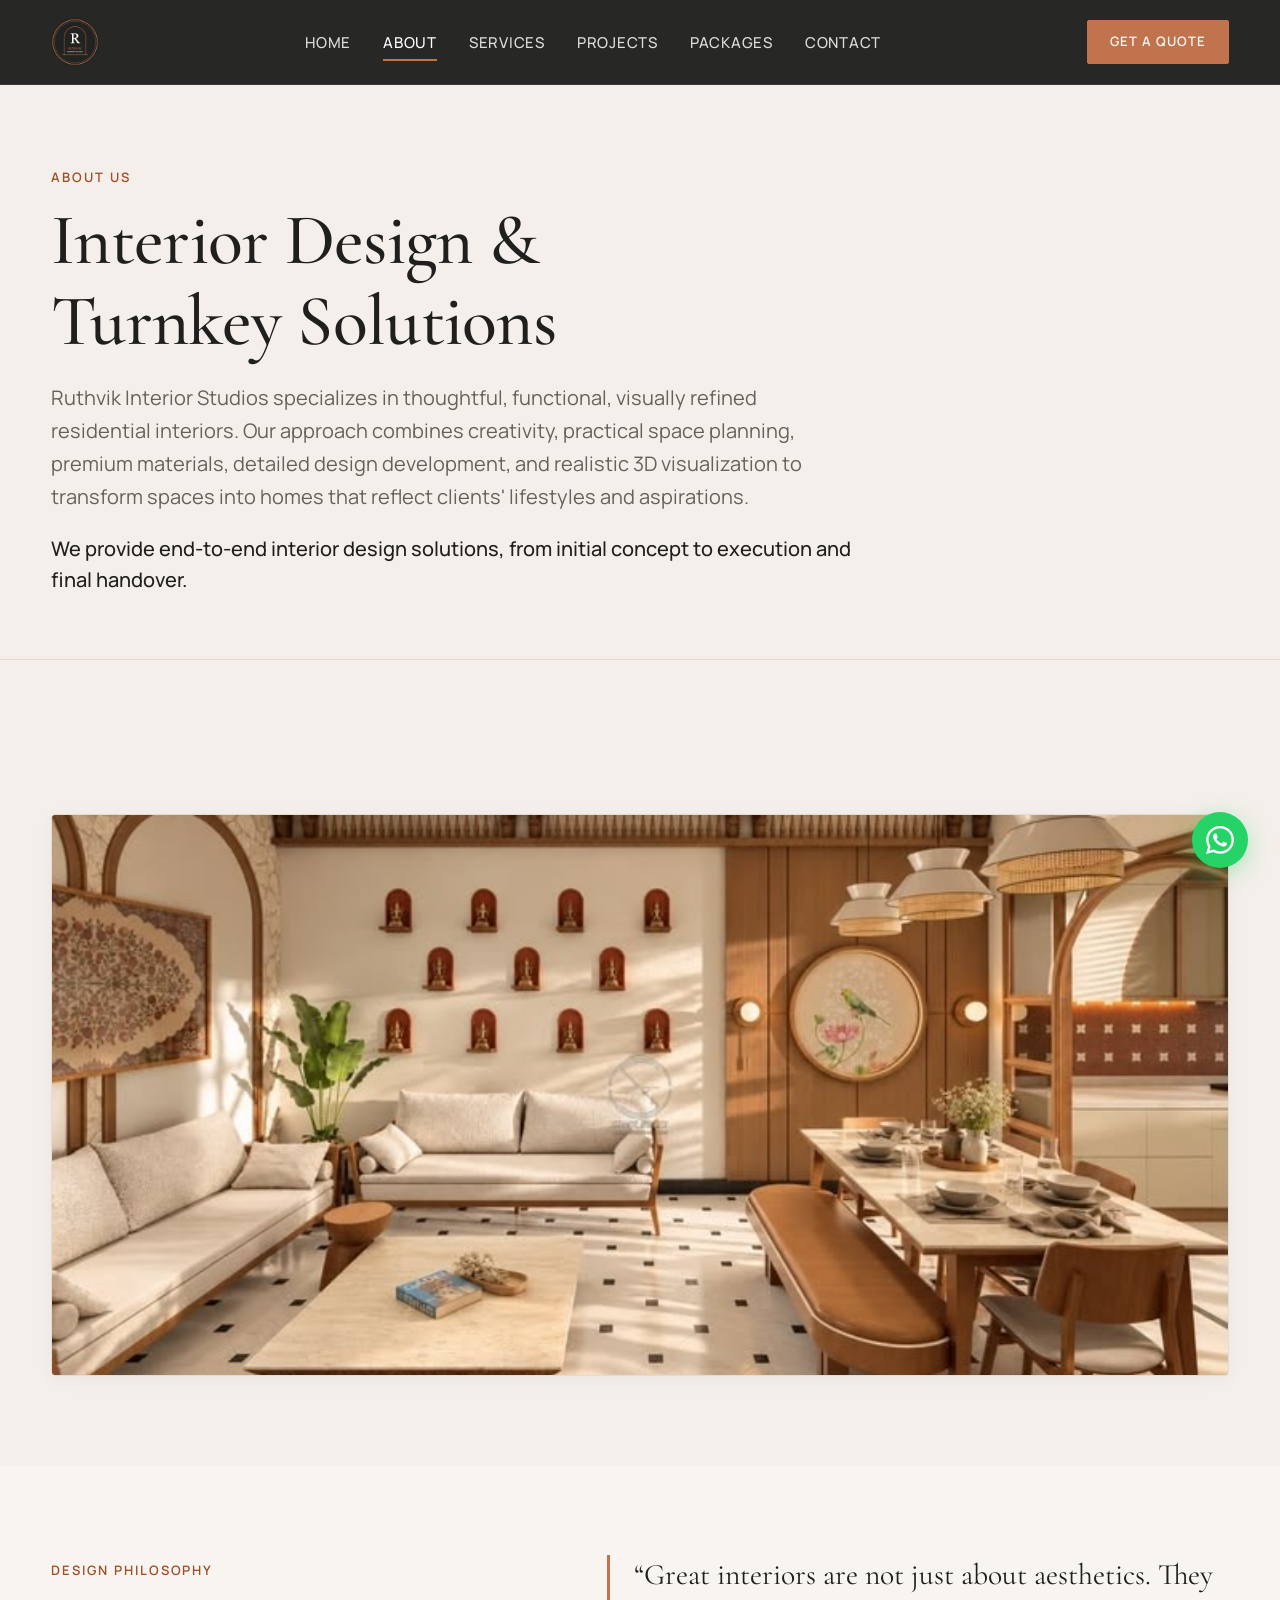
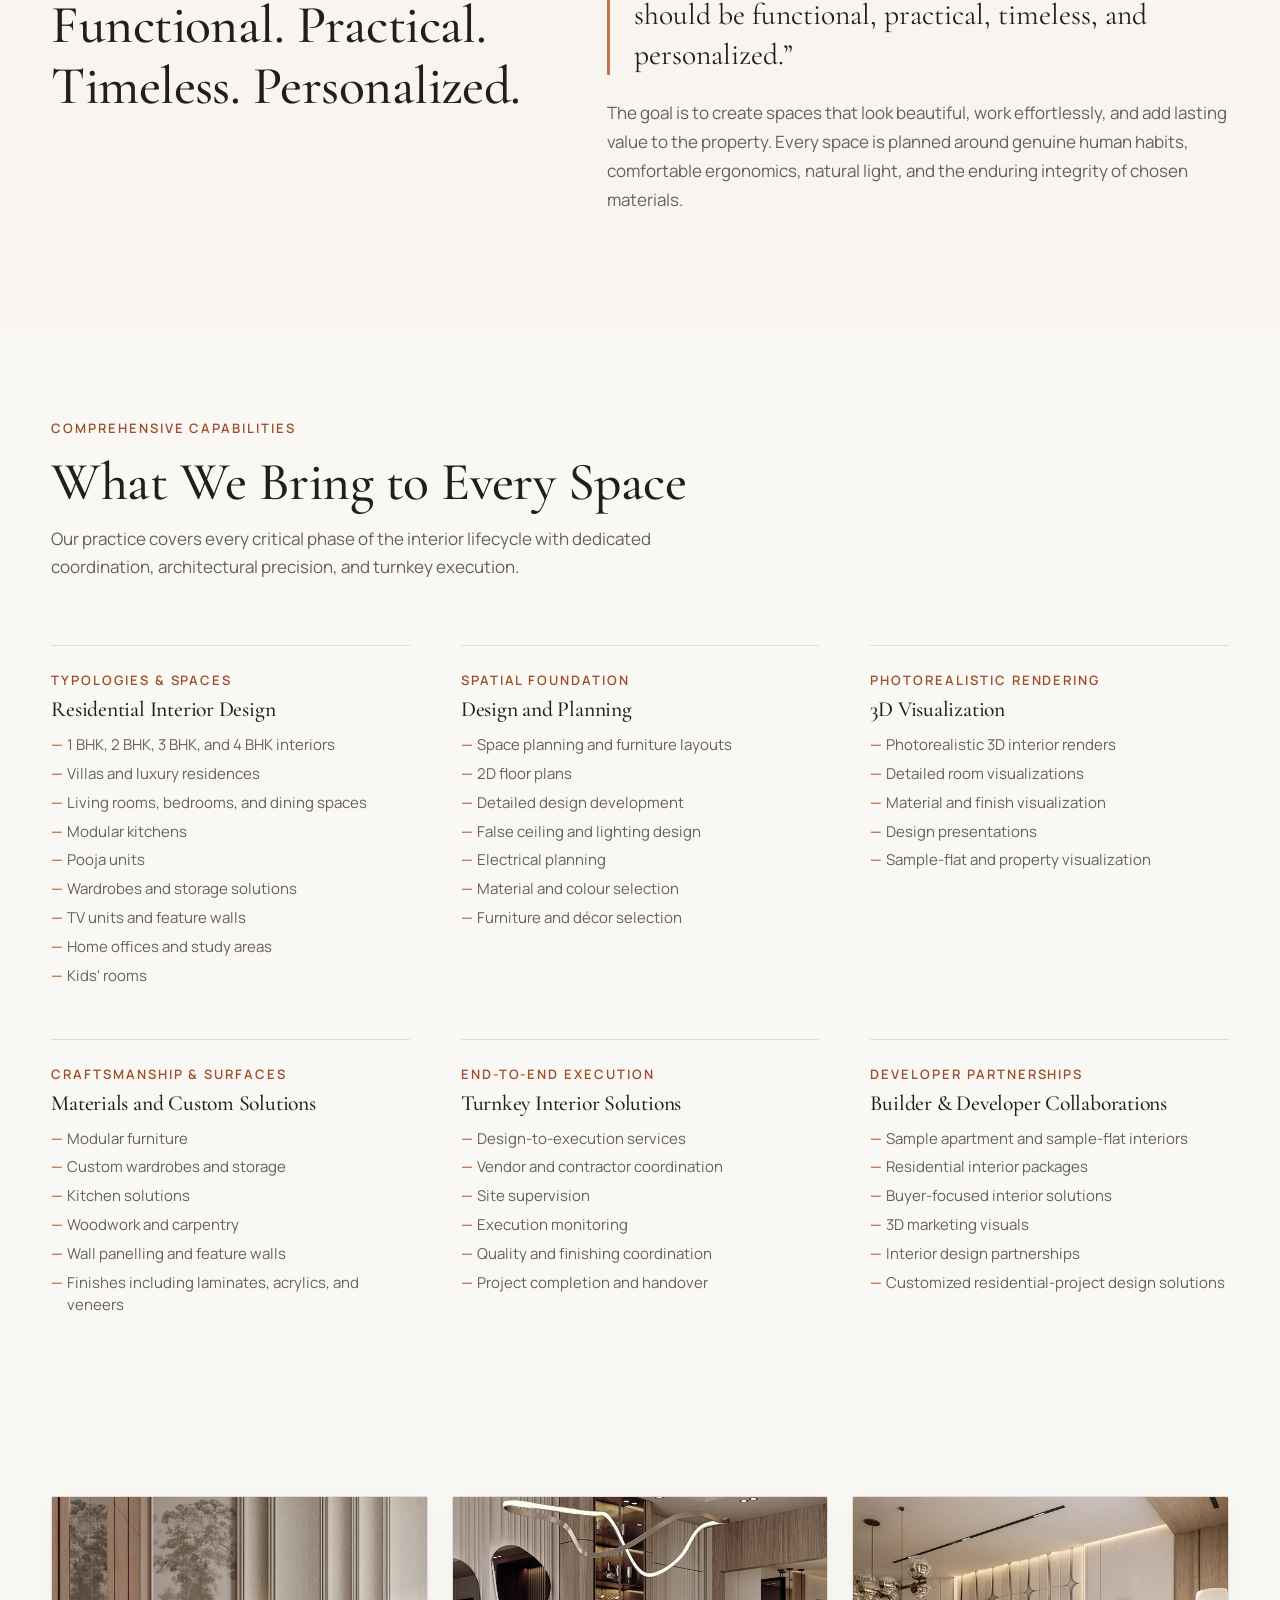
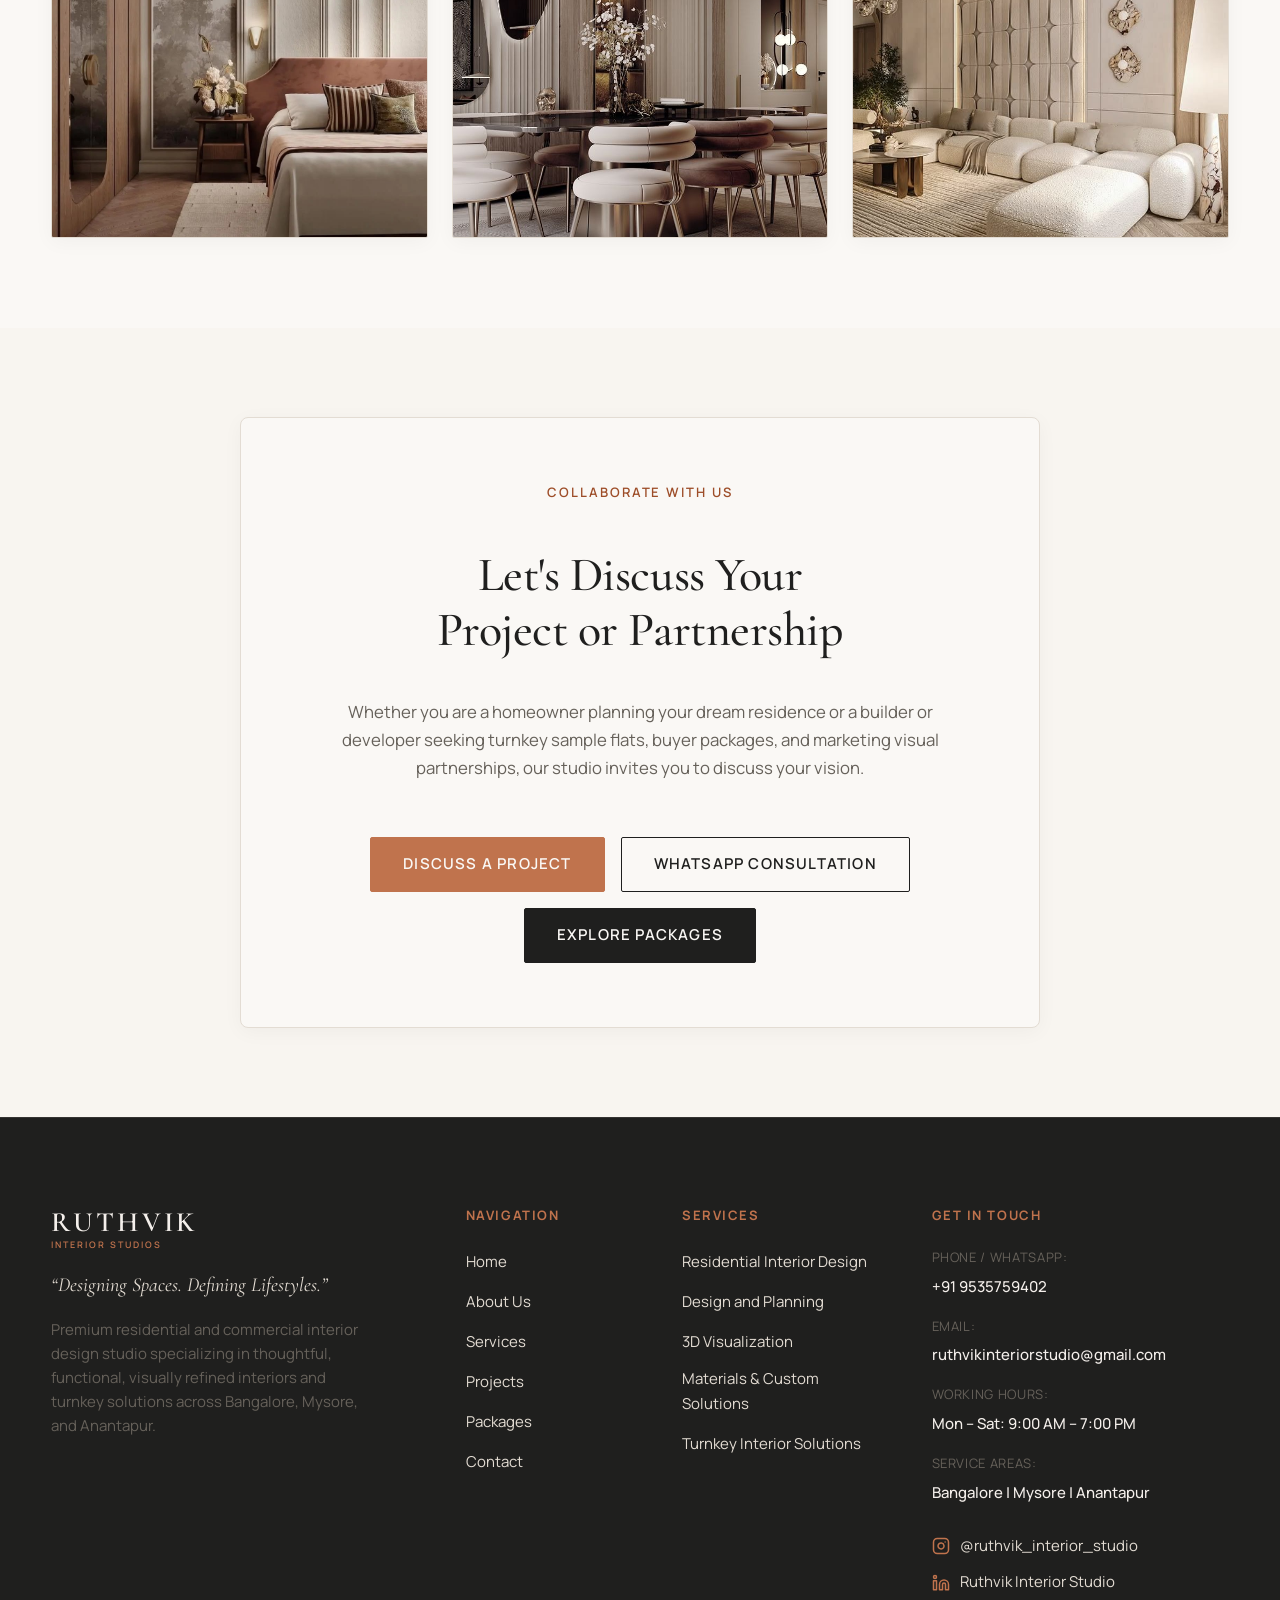
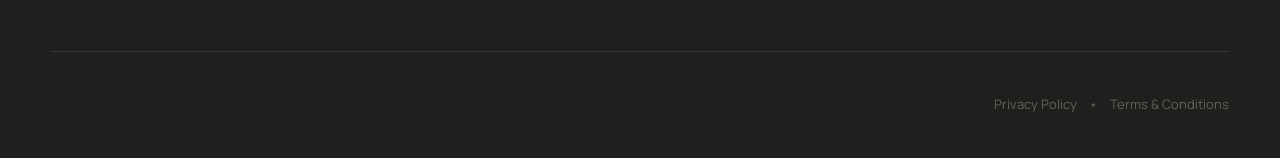
==== ruthvik_interior/about.html @ dff084e3 "Add files via upload" ====
<!DOCTYPE html>
<html lang="en">
<head>
    <meta charset="UTF-8">
    <meta name="viewport" content="width=device-width, initial-scale=1.0">
    <title>About Us | Interior Design & Turnkey Solutions — Ruthvik Interior Studios</title>
    <meta name="description" content="Ruthvik Interior Studios specializes in thoughtful, functional, visually refined residential interiors, detailed 3D visualization, and end-to-end turnkey solutions across Bangalore, Mysore, and Anantapur.">
    
    <!-- Open Graph Metadata -->
    <meta property="og:title" content="Ruthvik Interior Studios | About Us — Interior Design & Turnkey Solutions">
    <meta property="og:description" content="Specializing in thoughtful, functional, visually refined residential interiors and turnkey solutions from concept to handover.">
    <meta property="og:type" content="website">

    <!-- Google Fonts Preconnect & Font Loading -->
    <link rel="preconnect" href="https://fonts.googleapis.com">
    <link rel="preconnect" href="https://fonts.gstatic.com" crossorigin>
    <link href="https://fonts.googleapis.com/css2?family=Cormorant+Garamond:ital,wght@0,400;0,500;0,600;0,700;1,400;1,600&family=Manrope:wght@400;500;600;700&display=swap" rel="stylesheet">

    <!-- Preload Studio Logo -->
    <link rel="preload" as="image" href="assets/logo/logo_ruthvik.jpeg">

    <!-- Stylesheets -->
    <link rel="stylesheet" href="css/global.css">
    <link rel="stylesheet" href="css/components.css">
    <link rel="stylesheet" href="css/responsive.css">
</head>
<body>
    <!-- Accessibility Skip Link -->
    <a href="#main-content" class="skip-link">Skip to main content</a>

    <!-- Header Navigation -->
    <header class="site-header" id="site-header">
        <div class="container header-container">
            <a href="index.html" class="brand-logo" aria-label="Ruthvik Interior Studios Home">
                <img src="assets/logo/logo_ruthvik.jpeg" alt="Ruthvik Interior Studios" class="brand-logo-img" width="52" height="52">
            </a>

            <!-- Desktop Navigation -->
            <nav class="desktop-nav" aria-label="Main Navigation">
                <ul class="nav-list">
                    <li><a href="index.html" class="nav-link">Home</a></li>
                    <li><a href="about.html" class="nav-link active" aria-current="page">About</a></li>
                    <li><a href="services.html" class="nav-link">Services</a></li>
                    <li><a href="projects.html" class="nav-link">Projects</a></li>
                    <li><a href="packages.html" class="nav-link">Packages</a></li>
                    <li><a href="contact.html" class="nav-link">Contact</a></li>
                </ul>
            </nav>

            <div class="header-actions">
                <a href="https://wa.me/919535759402?text=Hi%20Ruthvik%20Interior%20Studios%2C%20I%20would%20like%20to%20get%20a%20quote%20for%20my%20project." class="btn btn-primary btn-sm header-cta" target="_blank" rel="noopener noreferrer">Get a Quote</a>
                <button class="mobile-nav-toggle" id="mobile-nav-toggle" aria-expanded="false" aria-controls="mobile-nav-drawer" aria-label="Toggle navigation menu">
                    <span class="hamburger-line"></span>
                    <span class="hamburger-line"></span>
                    <span class="hamburger-line"></span>
                </button>
            </div>
        </div>

        <!-- Mobile Navigation Drawer -->
        <div class="mobile-nav-drawer" id="mobile-nav-drawer" aria-hidden="true">
            <div class="mobile-drawer-overlay" id="mobile-drawer-overlay"></div>
            <div class="mobile-drawer-content">
                <div class="mobile-drawer-header">
                    <a href="index.html" class="brand-logo" aria-label="Ruthvik Interior Studios Home">
                        <img src="assets/logo/logo_ruthvik.jpeg" alt="Ruthvik Interior Studios" class="brand-logo-img" width="44" height="44">
                    </a>
                    <button class="mobile-drawer-close" id="mobile-drawer-close" aria-label="Close menu">
                        <svg width="24" height="24" viewBox="0 0 24 24" fill="none" stroke="currentColor" stroke-width="2" stroke-linecap="round" stroke-linejoin="round"><line x1="18" y1="6" x2="6" y2="18"></line><line x1="6" y1="6" x2="18" y2="18"></line></svg>
                    </button>
                </div>
                <nav class="mobile-nav" aria-label="Mobile Navigation">
                    <ul class="mobile-nav-list">
                        <li><a href="index.html" class="mobile-nav-link">Home</a></li>
                        <li><a href="about.html" class="mobile-nav-link active" aria-current="page">About</a></li>
                        <li><a href="services.html" class="mobile-nav-link">Services</a></li>
                        <li><a href="projects.html" class="mobile-nav-link">Projects</a></li>
                        <li><a href="packages.html" class="mobile-nav-link">Packages</a></li>
                        <li><a href="contact.html" class="mobile-nav-link">Contact</a></li>
                    </ul>
                </nav>
                <div class="mobile-drawer-actions">
                    <a href="https://wa.me/919535759402?text=Hi%20Ruthvik%20Interior%20Studios%2C%20I%20would%20like%20to%20get%20a%20quote%20for%20my%20project." class="btn btn-primary btn-full" target="_blank" rel="noopener noreferrer">Get a Quote</a>
                    <a href="tel:+919535759402" class="btn btn-outline btn-full">Call Us: 9535759402</a>
                </div>
            </div>
        </div>
    </header>

    <!-- Main Content Area -->
    <main id="main-content">

        <!-- Page Hero: Editorial Introduction -->
        <section class="page-hero" aria-label="About Page Introduction">
            <div class="container">
                <div class="page-hero-content">
                    <span class="eyebrow">ABOUT US</span>
                    <h1 class="page-hero-title">Interior Design & Turnkey Solutions</h1>
                    <p class="page-hero-description">
                        Ruthvik Interior Studios specializes in thoughtful, functional, visually refined residential interiors. Our approach combines creativity, practical space planning, premium materials, detailed design development, and realistic 3D visualization to transform spaces into homes that reflect clients' lifestyles and aspirations.
                    </p>
                    <p class="text-lead" style="margin-top: 1.25rem; color: var(--color-charcoal-primary); font-weight: 500;">
                        We provide end-to-end interior design solutions, from initial concept to execution and final handover.
                    </p>
                </div>
            </div>
        </section>

        <!-- Primary Editorial Visual Feature -->
        <section class="section pt-0" aria-label="Interior Architecture Feature">
            <div class="container">
                <div class="about-editorial-image" style="border-radius: var(--radius-sm); overflow: hidden; border: 1px solid var(--color-hairline); box-shadow: var(--shadow-subtle);">
                    <img src="assets/new_images/living_area_!.jpeg" alt="Indian contemporary living and dining interior architecture designed by Ruthvik Interior Studios" loading="eager" width="1200" height="540" style="width: 100%; height: auto; max-height: 560px; object-fit: cover; display: block;">
                </div>
            </div>
        </section>

        <!-- Design Philosophy Section -->
        <section class="section bg-soft-canvas" aria-label="Design Philosophy">
            <div class="container">
                <div class="about-preview-grid">
                    <div class="about-preview-header">
                        <span class="eyebrow">DESIGN PHILOSOPHY</span>
                        <h2>Functional. Practical.<br>Timeless. Personalized.</h2>
                    </div>
                    <div class="about-preview-body">
                        <blockquote class="text-lead" style="font-family: var(--font-heading); font-size: clamp(1.4rem, 2.4vw, 1.85rem); line-height: 1.35; color: var(--color-charcoal-primary); border-left: 3px solid var(--color-cta-primary); padding-left: 1.5rem; margin-bottom: 1.5rem;">
                            &ldquo;Great interiors are not just about aesthetics. They should be functional, practical, timeless, and personalized.&rdquo;
                        </blockquote>
                        <p style="color: var(--color-text-muted); font-size: var(--font-size-base); line-height: 1.7;">
                            The goal is to create spaces that look beautiful, work effortlessly, and add lasting value to the property. Every space is planned around genuine human habits, comfortable ergonomics, natural light, and the enduring integrity of chosen materials.
                        </p>
                    </div>
                </div>
            </div>
        </section>

        <!-- Comprehensive Services Spectrum: Representing All 6 Core Domains -->
        <section class="section bg-warm-white" aria-label="Studio Services & Scope">
            <div class="container">
                <div class="section-header">
                    <span class="eyebrow">COMPREHENSIVE CAPABILITIES</span>
                    <h2 class="section-title">What We Bring to Every Space</h2>
                    <p class="section-subtitle">Our practice covers every critical phase of the interior lifecycle with dedicated coordination, architectural precision, and turnkey execution.</p>
                </div>

                <div class="about-services-grid">
                    
                    <!-- 1. Residential Interior Design -->
                    <div class="about-service-block">
                        <span class="eyebrow" style="margin-bottom: 0.35rem;">TYPOLOGIES & SPACES</span>
                        <h3>Residential Interior Design</h3>
                        <ul>
                            <li>1 BHK, 2 BHK, 3 BHK, and 4 BHK interiors</li>
                            <li>Villas and luxury residences</li>
                            <li>Living rooms, bedrooms, and dining spaces</li>
                            <li>Modular kitchens</li>
                            <li>Pooja units</li>
                            <li>Wardrobes and storage solutions</li>
                            <li>TV units and feature walls</li>
                            <li>Home offices and study areas</li>
                            <li>Kids' rooms</li>
                        </ul>
                    </div>

                    <!-- 2. Design and Planning -->
                    <div class="about-service-block">
                        <span class="eyebrow" style="margin-bottom: 0.35rem;">SPATIAL FOUNDATION</span>
                        <h3>Design and Planning</h3>
                        <ul>
                            <li>Space planning and furniture layouts</li>
                            <li>2D floor plans</li>
                            <li>Detailed design development</li>
                            <li>False ceiling and lighting design</li>
                            <li>Electrical planning</li>
                            <li>Material and colour selection</li>
                            <li>Furniture and d&eacute;cor selection</li>
                        </ul>
                    </div>

                    <!-- 3. 3D Visualization -->
                    <div class="about-service-block">
                        <span class="eyebrow" style="margin-bottom: 0.35rem;">PHOTOREALISTIC RENDERING</span>
                        <h3>3D Visualization</h3>
                        <ul>
                            <li>Photorealistic 3D interior renders</li>
                            <li>Detailed room visualizations</li>
                            <li>Material and finish visualization</li>
                            <li>Design presentations</li>
                            <li>Sample-flat and property visualization</li>
                        </ul>
                    </div>

                    <!-- 4. Materials and Custom Solutions -->
                    <div class="about-service-block">
                        <span class="eyebrow" style="margin-bottom: 0.35rem;">CRAFTSMANSHIP & SURFACES</span>
                        <h3>Materials and Custom Solutions</h3>
                        <ul>
                            <li>Modular furniture</li>
                            <li>Custom wardrobes and storage</li>
                            <li>Kitchen solutions</li>
                            <li>Woodwork and carpentry</li>
                            <li>Wall panelling and feature walls</li>
                            <li>Finishes including laminates, acrylics, and veneers</li>
                        </ul>
                    </div>

                    <!-- 5. Turnkey Interior Solutions -->
                    <div class="about-service-block">
                        <span class="eyebrow" style="margin-bottom: 0.35rem;">END-TO-END EXECUTION</span>
                        <h3>Turnkey Interior Solutions</h3>
                        <ul>
                            <li>Design-to-execution services</li>
                            <li>Vendor and contractor coordination</li>
                            <li>Site supervision</li>
                            <li>Execution monitoring</li>
                            <li>Quality and finishing coordination</li>
                            <li>Project completion and handover</li>
                        </ul>
                    </div>

                    <!-- 6. Builder and Developer Collaborations -->
                    <div class="about-service-block">
                        <span class="eyebrow" style="margin-bottom: 0.35rem;">DEVELOPER PARTNERSHIPS</span>
                        <h3>Builder & Developer Collaborations</h3>
                        <ul>
                            <li>Sample apartment and sample-flat interiors</li>
                            <li>Residential interior packages</li>
                            <li>Buyer-focused interior solutions</li>
                            <li>3D marketing visuals</li>
                            <li>Interior design partnerships</li>
                            <li>Customized residential-project design solutions</li>
                        </ul>
                    </div>

                </div>
            </div>
        </section>

        <!-- Visual Craftsmanship Triptych -->
        <section class="section pt-0 bg-warm-white" aria-label="Visual Gallery of Interior Details">
            <div class="container">
                <div style="display: grid; grid-template-columns: repeat(auto-fit, minmax(300px, 1fr)); gap: 1.5rem;">
                    <div style="border-radius: var(--radius-xs); overflow: hidden; border: 1px solid var(--color-hairline); box-shadow: var(--shadow-subtle);">
                        <img src="assets/new_images/bed_room_2.jpeg" alt="Master suite with fluted panelling, landscape mural, and warm velvet tones" style="width: 100%; height: 340px; object-fit: cover; display: block;" loading="lazy" width="400" height="340">
                    </div>
                    <div style="border-radius: var(--radius-xs); overflow: hidden; border: 1px solid var(--color-hairline); box-shadow: var(--shadow-subtle);">
                        <img src="assets/new_images/dining_area_1.jpeg" alt="Contemporary luxury dining room with sculptural lighting and fluted bar joinery" style="width: 100%; height: 340px; object-fit: cover; display: block;" loading="lazy" width="400" height="340">
                    </div>
                    <div style="border-radius: var(--radius-xs); overflow: hidden; border: 1px solid var(--color-hairline); box-shadow: var(--shadow-subtle);">
                        <img src="assets/new_images/packahe_luxury.jpeg" alt="Curved bouclé sectional lounge with 3D sculpted wall panelling and cove lighting" style="width: 100%; height: 340px; object-fit: cover; display: block;" loading="lazy" width="400" height="340">
                    </div>
                </div>
            </div>
        </section>

        <!-- Closing CTA: Homeowners & Developer Collaborations -->
        <section class="section bg-soft-canvas" aria-label="Closing Call to Action">
            <div class="container">
                <div class="about-cta-box" style="text-align: center; max-width: 800px; margin: 0 auto; padding: clamp(2.5rem, 5vw, 4.5rem) 2rem; background: var(--color-white); border-radius: 8px; border: 1px solid var(--color-hairline); box-shadow: var(--shadow-subtle);">
                    <span class="eyebrow">COLLABORATE WITH US</span>
                    <h2 style="font-family: var(--font-heading); font-size: clamp(2.1rem, 3.8vw, 3rem); color: var(--color-charcoal-primary); margin-top: 0.5rem; margin-bottom: 1rem; font-weight: 500;">
                        Let's Discuss Your Project or Partnership
                    </h2>
                    <p class="text-lead" style="color: var(--color-text-muted); max-width: 62ch; margin: 0 auto 2rem; line-height: 1.65; font-size: 1.05rem;">
                        Whether you are a homeowner planning your dream residence or a builder or developer seeking turnkey sample flats, buyer packages, and marketing visual partnerships, our studio invites you to discuss your vision.
                    </p>
                    <div style="display: flex; gap: 1rem; justify-content: center; flex-wrap: wrap;">
                        <a href="contact.html" class="btn btn-primary">Discuss a Project</a>
                        <a href="https://wa.me/919535759402?text=Hi%20Ruthvik%20Interior%20Studios%2C%20I%20would%20like%20to%20discuss%20a%20project%20or%20collaboration." class="btn btn-outline" target="_blank" rel="noopener noreferrer">WhatsApp Consultation</a>
                        <a href="packages.html" class="btn btn-secondary">Explore Packages</a>
                    </div>
                </div>
            </div>
        </section>

    </main>

    <!-- Site Footer -->
    <footer class="site-footer">
        <div class="container footer-container">
            <div class="footer-grid">
                <!-- Column 1: Brand Info -->
                <div class="footer-col footer-brand-col">
                    <a href="index.html" class="footer-brand-logo">
                        <span class="brand-name">RUTHVIK</span>
                        <span class="brand-tagline">INTERIOR STUDIOS</span>
                    </a>
                    <p class="footer-tagline">&ldquo;Designing Spaces. Defining Lifestyles.&rdquo;</p>
                    <p class="footer-description">Premium residential and commercial interior design studio specializing in thoughtful, functional, visually refined interiors and turnkey solutions across Bangalore, Mysore, and Anantapur.</p>
                </div>

                <!-- Column 2: Quick Links -->
                <div class="footer-col">
                    <h3 class="footer-heading">Navigation</h3>
                    <ul class="footer-links">
                        <li><a href="index.html">Home</a></li>
                        <li><a href="about.html">About Us</a></li>
                        <li><a href="services.html">Services</a></li>
                        <li><a href="projects.html">Projects</a></li>
                        <li><a href="packages.html">Packages</a></li>
                        <li><a href="contact.html">Contact</a></li>
                    </ul>
                </div>

                <!-- Column 3: Services -->
                <div class="footer-col">
                    <h3 class="footer-heading">Services</h3>
                    <ul class="footer-links">
                        <li><a href="services.html">Residential Interior Design</a></li>
                        <li><a href="services.html">Design and Planning</a></li>
                        <li><a href="services.html">3D Visualization</a></li>
                        <li><a href="services.html">Materials &amp; Custom Solutions</a></li>
                        <li><a href="services.html">Turnkey Interior Solutions</a></li>
                    </ul>
                </div>

                <!-- Column 4: Contact & Social -->
                <div class="footer-col footer-contact-col">
                    <h3 class="footer-heading">Get in Touch</h3>
                    <ul class="footer-contact-list">
                        <li>
                            <span class="contact-label">Phone / WhatsApp:</span>
                            <a href="tel:+919535759402" class="contact-link">+91 9535759402</a>
                        </li>
                        <li>
                            <span class="contact-label">Email:</span>
                            <a href="mailto:ruthvikinteriorstudio@gmail.com" class="contact-link">ruthvikinteriorstudio@gmail.com</a>
                        </li>
                        <li>
                            <span class="contact-label">Working Hours:</span>
                            <span class="contact-text">Mon &ndash; Sat: 9:00 AM &ndash; 7:00 PM</span>
                        </li>
                        <li>
                            <span class="contact-label">Service Areas:</span>
                            <span class="contact-text">Bangalore | Mysore | Anantapur</span>
                        </li>
                    </ul>
                    <div class="footer-social">
                        <a href="https://www.instagram.com/ruthvik_interior_studio/" target="_blank" rel="noopener noreferrer" class="social-link" aria-label="Instagram @ruthvik_interior_studio">
                            <svg width="18" height="18" viewBox="0 0 24 24" fill="none" stroke="currentColor" stroke-width="2" stroke-linecap="round" stroke-linejoin="round"><rect x="2" y="2" width="20" height="20" rx="5" ry="5"></rect><path d="M16 11.37A4 4 0 1 1 12.63 8 4 4 0 0 1 16 11.37z"></path><line x1="17.5" y1="6.5" x2="17.51" y2="6.5"></line></svg>
                            <span>@ruthvik_interior_studio</span>
                        </a>
                        <a href="https://www.linkedin.com/company/ruthvik-interior-studio" target="_blank" rel="noopener noreferrer" class="social-link" aria-label="LinkedIn Ruthvik Interior Studio">
                            <svg width="18" height="18" viewBox="0 0 24 24" fill="none" stroke="currentColor" stroke-width="2" stroke-linecap="round" stroke-linejoin="round"><path d="M16 8a6 6 0 0 1 6 6v7h-4v-7a2 2 0 0 0-2-2 2 2 0 0 0-2 2v7h-4v-7a6 6 0 0 1 6-6z"></path><rect x="2" y="9" width="4" height="12"></rect><circle cx="4" cy="4" r="2"></circle></svg>
                            <span>Ruthvik Interior Studio</span>
                        </a>
                    </div>
                </div>
            </div>

            <!-- Footer Bottom -->
            <div class="footer-bottom">
                <p class="copyright">&copy; 2026 Ruthvik Interior Studios. All rights reserved.</p>
                <div class="footer-bottom-links">
                    <a href="privacy-policy.html">Privacy Policy</a>
                    <span class="divider">&bull;</span>
                    <a href="terms.html">Terms &amp; Conditions</a>
                </div>
            </div>
        </div>
    </footer>

    <!-- Floating WhatsApp Contact Button -->
    <a href="https://wa.me/919535759402?text=Hi%20Ruthvik%20Interior%20Studios%2C%20I%20would%20like%20to%20enquire%20about%20your%20interior%20design%20services." 
       class="floating-whatsapp" 
       target="_blank" 
       rel="noopener noreferrer" 
       aria-label="Chat with Ruthvik Interior Studios on WhatsApp">
        <svg width="28" height="28" viewBox="0 0 24 24" fill="currentColor">
            <path d="M.057 24l1.687-6.163c-1.041-1.804-1.588-3.849-1.587-5.946.003-6.556 5.338-11.891 11.893-11.891 3.181.001 6.167 1.24 8.413 3.488 2.245 2.248 3.481 5.236 3.48 8.414-.003 6.557-5.338 11.892-11.893 11.892-1.99-.001-3.951-.5-5.688-1.448l-6.305 1.654zm6.597-3.807c1.676.995 3.276 1.591 5.392 1.592 5.448 0 9.886-4.434 9.889-9.885.002-5.462-4.415-9.89-9.881-9.892-5.452 0-9.887 4.434-9.889 9.884-.001 2.225.651 3.891 1.746 5.634l-.999 3.648 3.742-.981zm11.387-5.464c-.074-.124-.272-.198-.57-.347-.297-.149-1.758-.868-2.031-.967-.272-.099-.47-.149-.669.149-.198.297-.768.967-.941 1.165-.173.198-.347.223-.644.074-.297-.149-1.255-.462-2.39-1.475-.883-.788-1.48-1.761-1.653-2.059-.173-.297-.018-.458.13-.606.134-.133.297-.347.446-.521.151-.172.2-.296.3-.495.099-.198.05-.372-.025-.521-.075-.148-.669-1.611-.916-2.206-.242-.579-.487-.501-.669-.51l-.57-.01c-.198 0-.52.074-.792.372s-1.04 1.016-1.04 2.479 1.065 2.876 1.213 3.074c.149.198 2.095 3.2 5.076 4.487.709.306 1.263.489 1.694.626.712.226 1.36.194 1.872.118.572-.085 1.758-.719 2.006-1.413.248-.695.248-1.29.173-1.414z"/>
        </svg>
    </a>

    <!-- Scripts -->
    <script src="js/navigation.js" defer></script>
    <script src="js/animations.js" defer></script>
</body>
</html>
---- ruthvik_interior/css/global.css ----
/* ==========================================================================
   Ruthvik Interior Studios - Visual & Foundational Design Architecture
   Brand Tagline: "Designing Spaces. Defining Lifestyles."
   ========================================================================== */

/* --------------------------------------------------------------------------
   Font Import (Google Fonts: Cormorant Garamond & Manrope)
   -------------------------------------------------------------------------- */
@import url('https://fonts.googleapis.com/css2?family=Cormorant+Garamond:ital,wght@0,400;0,500;0,600;0,700;1,400;1,600&family=Manrope:wght@400;500;600;700&display=swap');

/* --------------------------------------------------------------------------
   Design Tokens & CSS Custom Properties
   -------------------------------------------------------------------------- */
:root {
  /* ==========================================================================
     Client-Approved Color System & Architecture Tokens
     ========================================================================== */
  /* Canvases & Surfaces */
  --color-canvas-primary: #F4EFEB;   /* Primary canvas / warm linen */
  --color-canvas-alt: #F8F5F0;       /* Alternate soft canvas */
  --color-surface-warm: #FAF8F5;     /* Surface / warm white */

  /* Terracottas & Siennas (Restrained Calls to Action & Accents) */
  --color-cta-primary: #C0734D;      /* Primary CTA terracotta */
  --color-cta-hover: #B35E38;        /* Stronger CTA / hover terracotta */
  --color-sienna: #9D4D28;           /* Secondary burnt sienna */

  /* Charcoals (Headings, Body Text & Dark Editorial Sections) */
  --color-charcoal-primary: #1F1F1E; /* Primary charcoal */
  --color-charcoal-alt: #2B2A28;     /* Alternate charcoal */

  /* Dividers & Borders */
  --color-hairline: #E3DCD3;         /* Hairline taupe / subtle dividers */
  --color-border-dark: #353432;      /* Hairline divider for charcoal sections */

  /* Text & Contextual Tokens */
  --color-text-main: var(--color-charcoal-primary);
  --color-text-muted: #66615A;       /* High-contrast WCAG-compliant muted body tone */
  --color-text-light: #FAF8F5;       /* Warm white text for dark editorial sections */
  --color-bg-main: var(--color-canvas-primary);

  /* Semantic Aliases for Global Consistency */
  --color-primary: var(--color-charcoal-primary);
  --color-primary-light: var(--color-charcoal-alt);
  --color-secondary: var(--color-text-muted);
  --color-accent: var(--color-cta-primary);
  --color-accent-hover: var(--color-cta-hover);
  --color-accent-secondary: var(--color-sienna);
  --color-border: var(--color-hairline);
  --color-white: var(--color-surface-warm);
  --color-ivory: var(--color-canvas-primary);
  --color-linen: var(--color-canvas-primary);
  --color-soft-canvas: var(--color-canvas-alt);
  --color-warm-white: var(--color-surface-warm);
  --color-beige: var(--color-hairline);

  --color-error: #B93838;
  --color-success: #387F53;

  /* Typography Families */
  --font-heading: 'Cormorant Garamond', Georgia, 'Times New Roman', serif;
  --font-body: 'Manrope', -apple-system, BlinkMacSystemFont, 'Segoe UI', Roboto, sans-serif;

  /* Fluid Editorial Typography Scale using clamp() */
  --font-size-xs: clamp(0.75rem, 0.72rem + 0.15vw, 0.8125rem);   /* ~12px - 13px */
  --font-size-sm: clamp(0.85rem, 0.82rem + 0.18vw, 0.9375rem);   /* ~13.5px - 15px */
  --font-size-base: clamp(0.975rem, 0.94rem + 0.2vw, 1.0625rem); /* ~15.5px - 17px */
  --font-size-lg: clamp(1.125rem, 1.05rem + 0.35vw, 1.25rem);    /* ~18px - 20px */
  --font-size-xl: clamp(1.35rem, 1.22rem + 0.65vw, 1.65rem);     /* ~21.5px - 26.4px */
  --font-size-2xl: clamp(1.75rem, 1.5rem + 1.25vw, 2.35rem);    /* ~28px - 37.6px */
  --font-size-3xl: clamp(2.25rem, 1.85rem + 2vw, 3.35rem);      /* ~36px - 53.6px */
  --font-size-4xl: clamp(2.85rem, 2.15rem + 3.2vw, 4.5rem);     /* ~45.6px - 72px */

  --font-weight-regular: 400;
  --font-weight-medium: 500;
  --font-weight-semibold: 600;
  --font-weight-bold: 700;

  --line-height-heading: 1.15;
  --line-height-body: 1.65;
  --line-height-tight: 1.3;

  /* Layout & Spacing System */
  --container-max-width: 1360px;
  --container-narrow-max-width: 780px;
  --container-padding: clamp(1.25rem, 4vw, 3.5rem);

  --section-padding-y: clamp(3.5rem, 7vw, 7.5rem);
  --section-padding-y-sm: clamp(2.25rem, 4vw, 4.25rem);
  --section-padding-y-lg: clamp(5rem, 10vw, 10.5rem);

  /* Transitions & Motion */
  --transition-fast: 0.2s cubic-bezier(0.25, 1, 0.5, 1);
  --transition-normal: 0.35s cubic-bezier(0.25, 1, 0.5, 1);
  --transition-slow: 0.6s cubic-bezier(0.22, 1, 0.36, 1);

  /* Subtle Architectural Borders & Radius */
  --radius-xs: 2px;
  --radius-sm: 4px;
  --radius-md: 6px;

  /* Focus & Elevation (Architectural & Restrained) */
  --shadow-subtle: 0 4px 20px rgba(31, 31, 30, 0.04);
  --shadow-elevation: 0 12px 40px rgba(31, 31, 30, 0.07);

  /* Layering Z-Index Scale */
  --z-negative: -1;
  --z-base: 1;
  --z-header: 100;
  --z-overlay: 200;
  --z-modal: 300;
}

/* ==========================================================================
   CSS Reset & Accessibility Baseline
   ========================================================================== */

*,
*::before,
*::after {
  box-sizing: border-box;
  margin: 0;
  padding: 0;
}

html {
  font-size: 16px;
  scroll-behavior: smooth;
  -webkit-text-size-adjust: 100%;
}

body {
  font-family: var(--font-body);
  font-size: var(--font-size-base);
  font-weight: var(--font-weight-regular);
  color: var(--color-text-main);
  background-color: var(--color-bg-main);
  line-height: var(--line-height-body);
  -webkit-font-smoothing: antialiased;
  -moz-osx-font-smoothing: grayscale;
  text-rendering: optimizeLegibility;
  overflow-x: hidden;
  min-height: 100vh;
  display: flex;
  flex-direction: column;
}

body.nav-open {
  overflow: hidden !important;
}

/* Accessible Focus States */
:focus-visible {
  outline: 2px solid var(--color-accent);
  outline-offset: 4px;
}

/* Prefers Reduced Motion */
@media (prefers-reduced-motion: reduce) {
  *,
  *::before,
  *::after {
    animation-duration: 0.01ms !important;
    animation-iteration-count: 1 !important;
    transition-duration: 0.01ms !important;
    scroll-behavior: auto !important;
  }
}

/* ==========================================================================
   Global Typography
   ========================================================================== */

h1, h2, h3, h4, h5, h6 {
  font-family: var(--font-heading);
  color: var(--color-primary);
  line-height: var(--line-height-heading);
  font-weight: var(--font-weight-medium);
  letter-spacing: -0.01em;
  text-wrap: balance;
}

h1, .h1 {
  font-size: var(--font-size-4xl);
  font-weight: var(--font-weight-regular);
}

h2, .h2 {
  font-size: var(--font-size-3xl);
  font-weight: var(--font-weight-medium);
}

h3, .h3 {
  font-size: var(--font-size-2xl);
}

h4, .h4 {
  font-size: var(--font-size-xl);
}

h5, .h5 {
  font-size: var(--font-size-lg);
  font-family: var(--font-body);
  font-weight: var(--font-weight-semibold);
  letter-spacing: 0.02em;
}

h6, .h6 {
  font-size: var(--font-size-sm);
  font-family: var(--font-body);
  font-weight: var(--font-weight-semibold);
  text-transform: uppercase;
  letter-spacing: 0.1em;
}

p {
  margin-bottom: 1.25rem;
  color: var(--color-text-main);
  max-width: 70ch;
}

p:last-child {
  margin-bottom: 0;
}

.text-lead {
  font-size: var(--font-size-lg);
  line-height: 1.55;
  color: var(--color-primary);
  font-weight: var(--font-weight-regular);
}

.text-muted {
  color: var(--color-secondary);
}

.text-subtle {
  font-size: var(--font-size-sm);
  color: var(--color-secondary);
}

.eyebrow {
  display: inline-block;
  font-family: var(--font-body);
  font-size: var(--font-size-xs);
  font-weight: var(--font-weight-semibold);
  text-transform: uppercase;
  letter-spacing: 0.15em;
  color: var(--color-sienna);
  margin-bottom: 0.75rem;
}

/* ==========================================================================
   Links & Interactive Text Elements
   ========================================================================== */

a {
  color: inherit;
  text-decoration: none;
  transition: color var(--transition-fast);
}

.link-underline {
  position: relative;
  display: inline-block;
  color: var(--color-primary);
  font-weight: var(--font-weight-medium);
}

.link-underline::after {
  content: '';
  position: absolute;
  bottom: -2px;
  left: 0;
  width: 100%;
  height: 1px;
  background-color: var(--color-primary);
  transform: scaleX(1);
  transform-origin: bottom right;
  transition: transform var(--transition-fast), background-color var(--transition-fast);
}

.link-underline:hover {
  color: var(--color-accent);
}

.link-underline:hover::after {
  background-color: var(--color-accent);
}

/* ==========================================================================
   Media & Image Baseline
   ========================================================================== */

img, picture, video, canvas, svg {
  display: block;
  max-width: 100%;
  height: auto;
}

figure {
  margin: 0;
}

figcaption {
  font-size: var(--font-size-xs);
  color: var(--color-secondary);
  margin-top: 0.5rem;
  font-style: italic;
}

/* ==========================================================================
   Button Architecture (Touch Accessible)
   ========================================================================== */

.btn {
  display: inline-flex;
  align-items: center;
  justify-content: center;
  gap: 0.75rem;
  min-height: 48px;
  padding: 0.875rem 2rem;
  font-family: var(--font-body);
  font-size: var(--font-size-sm);
  font-weight: var(--font-weight-semibold);
  letter-spacing: 0.08em;
  text-transform: uppercase;
  border-radius: var(--radius-xs);
  border: 1px solid transparent;
  background-color: transparent;
  color: var(--color-primary);
  cursor: pointer;
  white-space: nowrap;
  user-select: none;
  transition: background-color var(--transition-fast), 
              color var(--transition-fast), 
              border-color var(--transition-fast),
              transform var(--transition-fast);
}

.btn-primary {
  background-color: var(--color-cta-primary);
  color: var(--color-surface-warm);
  border-color: var(--color-cta-primary);
  font-weight: var(--font-weight-semibold);
}

.btn-primary:hover {
  background-color: var(--color-cta-hover);
  border-color: var(--color-cta-hover);
  color: var(--color-surface-warm);
}

.btn-primary:active {
  background-color: var(--color-sienna);
  border-color: var(--color-sienna);
}

.btn-secondary {
  background-color: var(--color-charcoal-primary);
  color: var(--color-surface-warm);
  border-color: var(--color-charcoal-primary);
}

.btn-secondary:hover {
  background-color: var(--color-charcoal-alt);
  border-color: var(--color-charcoal-alt);
  color: var(--color-surface-warm);
}

.btn-outline {
  border-color: var(--color-charcoal-primary);
  color: var(--color-charcoal-primary);
  background-color: transparent;
}

.btn-outline:hover {
  background-color: var(--color-charcoal-primary);
  border-color: var(--color-charcoal-primary);
  color: var(--color-surface-warm);
}

.btn-outline-terracotta {
  border-color: var(--color-cta-primary);
  color: var(--color-sienna);
  background-color: transparent;
}

.btn-outline-terracotta:hover {
  background-color: var(--color-cta-primary);
  border-color: var(--color-cta-primary);
  color: var(--color-surface-warm);
}

.btn:active {
  transform: translateY(1px);
}

.btn:disabled, .btn.disabled {
  opacity: 0.5;
  cursor: not-allowed;
  pointer-events: none;
}

/* ==========================================================================
   Container & Section System
   ========================================================================== */

.container {
  width: 100%;
  max-width: var(--container-max-width);
  margin-left: auto;
  margin-right: auto;
  padding-left: var(--container-padding);
  padding-right: var(--container-padding);
}

.container-narrow {
  width: 100%;
  max-width: var(--container-narrow-max-width);
  margin-left: auto;
  margin-right: auto;
  padding-left: var(--container-padding);
  padding-right: var(--container-padding);
}

.section {
  padding-top: var(--section-padding-y);
  padding-bottom: var(--section-padding-y);
  position: relative;
}

.section-sm {
  padding-top: var(--section-padding-y-sm);
  padding-bottom: var(--section-padding-y-sm);
}

.section-lg {
  padding-top: var(--section-padding-y-lg);
  padding-bottom: var(--section-padding-y-lg);
}

/* Section Background Variations (Intentional Client Color System) */
.bg-canvas,
.bg-linen,
.bg-ivory {
  background-color: var(--color-canvas-primary);
  color: var(--color-charcoal-primary);
}

.bg-soft-canvas {
  background-color: var(--color-canvas-alt);
  color: var(--color-charcoal-primary);
}

.bg-surface,
.bg-warm-white,
.bg-white {
  background-color: var(--color-surface-warm);
  color: var(--color-charcoal-primary);
}

.bg-charcoal,
.bg-primary { 
  background-color: var(--color-charcoal-primary); 
  color: var(--color-canvas-primary); 
}

.bg-charcoal h1, .bg-charcoal h2, .bg-charcoal h3, .bg-charcoal h4,
.bg-primary h1, .bg-primary h2, .bg-primary h3, .bg-primary h4 {
  color: var(--color-surface-warm);
}

.bg-charcoal p,
.bg-primary p {
  color: #B5AEA5;
}

.hairline-divider {
  height: 1px;
  background-color: var(--color-hairline);
  border: none;
  margin: 3rem 0;
  width: 100%;
}

.hairline-border-top {
  border-top: 1px solid var(--color-hairline);
}

.hairline-border-bottom {
  border-bottom: 1px solid var(--color-hairline);
}

/* ==========================================================================
   Basic Form Control Baseline
   ========================================================================== */

.form-group {
  margin-bottom: 1.5rem;
  display: flex;
  flex-direction: column;
  gap: 0.5rem;
}

label {
  font-size: var(--font-size-xs);
  font-weight: var(--font-weight-semibold);
  text-transform: uppercase;
  letter-spacing: 0.08em;
  color: var(--color-primary);
}

input[type="text"],
input[type="email"],
input[type="tel"],
select,
textarea {
  width: 100%;
  padding: 0.875rem 1rem;
  font-family: var(--font-body);
  font-size: var(--font-size-base);
  color: var(--color-primary);
  background-color: var(--color-white);
  border: 1px solid var(--color-border);
  border-radius: var(--radius-xs);
  transition: border-color var(--transition-fast), box-shadow var(--transition-fast);
  appearance: none;
}

input[type="text"]:focus,
input[type="email"]:focus,
input[type="tel"]:focus,
select:focus,
textarea:focus {
  outline: none;
  border-color: var(--color-accent);
  box-shadow: 0 0 0 1px var(--color-accent);
}

textarea {
  min-height: 140px;
  resize: vertical;
}

/* ==========================================================================
   Accessibility Utilities
   ========================================================================== */

.visually-hidden,
.sr-only {
  position: absolute !important;
  width: 1px !important;
  height: 1px !important;
  padding: 0 !important;
  margin: -1px !important;
  overflow: hidden !important;
  clip: rect(0, 0, 0, 0) !important;
  white-space: nowrap !important;
  border: 0 !important;
}

.skip-link {
  position: absolute;
  top: -100px;
  left: 1rem;
  background: var(--color-accent);
  color: var(--color-white);
  padding: 0.75rem 1.5rem;
  z-index: var(--z-modal);
  font-weight: var(--font-weight-semibold);
  transition: top var(--transition-fast);
  border-radius: var(--radius-xs);
}

.skip-link:focus {
  top: 1rem;
}
---- ruthvik_interior/css/components.css ----
/* ==========================================================================
   Ruthvik Interior Studios - Site Components & Section Styles
   Includes Site Shell, Editorial Homepage, Services, Projects, Packages & About
   ========================================================================== */

/* --------------------------------------------------------------------------
   Header & Navigation Component
   -------------------------------------------------------------------------- */
.site-header {
  position: sticky;
  top: 0;
  left: 0;
  width: 100%;
  z-index: var(--z-header);
  background-color: rgba(31, 31, 30, 0.96);
  backdrop-filter: blur(12px);
  -webkit-backdrop-filter: blur(12px);
  border-bottom: 1px solid rgba(255, 255, 255, 0.08);
  transition: background-color var(--transition-normal), 
              box-shadow var(--transition-normal), 
              border-color var(--transition-normal),
              padding var(--transition-normal);
  padding: 0;
}

.site-header.scrolled {
  background-color: rgba(31, 31, 30, 0.96);
  backdrop-filter: blur(14px);
  -webkit-backdrop-filter: blur(14px);
  box-shadow: 0 4px 20px rgba(0, 0, 0, 0.25);
  border-bottom-color: rgba(255, 255, 255, 0.1);
}

.header-container {
  display: flex;
  align-items: center;
  justify-content: space-between;
  height: 84px;
  transition: height var(--transition-normal);
}

.site-header.scrolled .header-container {
  height: 72px;
}

/* Brand Logo / Wordmark - Light Ivory / Terracotta for Dark Charcoal Header */
.brand-logo {
  display: inline-flex;
  align-items: center;
  gap: 0.75rem;
  text-decoration: none;
  line-height: 1;
}

.brand-logo-img {
  height: 48px;
  width: 48px;
  border-radius: 50%;
  object-fit: contain;
  display: block;
  flex-shrink: 0;
  filter: brightness(1.1);
  transition: filter var(--transition-fast), transform var(--transition-fast);
}

.brand-logo:hover .brand-logo-img {
  filter: brightness(1.2);
}

.brand-text {
  display: inline-flex;
  flex-direction: column;
  justify-content: center;
  text-align: left;
}

.brand-name {
  font-family: var(--font-heading);
  font-size: 1.45rem;
  font-weight: 600;
  letter-spacing: 0.12em;
  color: #FAF8F5; /* Light ivory for high-contrast on dark charcoal */
  text-transform: uppercase;
  line-height: 1;
  transition: color var(--transition-fast);
}

.brand-logo:hover .brand-name,
.brand-logo:focus-visible .brand-name {
  color: #FFFFFF;
}

.brand-tagline {
  font-family: var(--font-body);
  font-size: 0.5625rem;
  font-weight: 600;
  letter-spacing: 0.22em;
  color: #D48B6A; /* Complementary readable terracotta accent */
  text-transform: uppercase;
  margin-top: 4px;
  line-height: 1;
  transition: color var(--transition-fast);
}

.brand-logo:hover .brand-tagline,
.brand-logo:focus-visible .brand-tagline {
  color: #E8A282;
}

/* Scrolled state brand text retention */
.site-header.scrolled .brand-name {
  color: #FAF8F5;
}

.site-header.scrolled .brand-logo:hover .brand-name {
  color: #FFFFFF;
}

.site-header.scrolled .brand-tagline {
  color: #D48B6A;
}

.site-header.scrolled .brand-logo:hover .brand-tagline {
  color: #E8A282;
}

/* Desktop Navigation Links */
.desktop-nav {
  display: flex;
  align-items: center;
}

.nav-list {
  display: flex;
  align-items: center;
  gap: clamp(1.25rem, 2.5vw, 2.25rem);
  list-style: none;
}

.nav-link {
  font-family: var(--font-body);
  font-size: var(--font-size-sm);
  font-weight: var(--font-weight-medium);
  letter-spacing: 0.05em;
  color: rgba(250, 248, 245, 0.88);
  text-transform: uppercase;
  padding: 0.5rem 0;
  position: relative;
  transition: color var(--transition-fast);
}

.nav-link::after {
  content: '';
  position: absolute;
  bottom: 0;
  left: 0;
  width: 0;
  height: 2px;
  background-color: var(--color-cta-primary);
  transition: width var(--transition-normal);
}

.nav-link:hover,
.nav-link.active {
  color: #FFFFFF;
}

.nav-link:hover::after,
.nav-link.active::after {
  width: 100%;
}

.header-actions {
  display: flex;
  align-items: center;
  gap: 1rem;
}

.header-cta {
  padding: 0.625rem 1.35rem;
  min-height: 42px;
  font-size: var(--font-size-xs);
}

/* --------------------------------------------------------------------------
   Mobile Navigation Toggle & Drawer
   -------------------------------------------------------------------------- */
.mobile-nav-toggle {
  display: none;
  flex-direction: column;
  justify-content: center;
  align-items: center;
  gap: 5px;
  width: 44px;
  height: 44px;
  background: transparent;
  border: none;
  cursor: pointer;
  padding: 8px;
  border-radius: var(--radius-xs);
  z-index: calc(var(--z-overlay) + 1);
  transition: background-color var(--transition-fast);
}

.mobile-nav-toggle:focus-visible {
  outline: 2px solid var(--color-accent);
  outline-offset: 2px;
}

.hamburger-line {
  display: block;
  width: 22px;
  height: 2px;
  background-color: #FAF8F5;
  border-radius: 2px;
  transition: transform var(--transition-normal), 
              opacity var(--transition-normal), 
              background-color var(--transition-normal);
}

.mobile-nav-toggle[aria-expanded="true"] .hamburger-line:nth-child(1) {
  transform: translateY(7px) rotate(45deg);
}

.mobile-nav-toggle[aria-expanded="true"] .hamburger-line:nth-child(2) {
  opacity: 0;
}

.mobile-nav-toggle[aria-expanded="true"] .hamburger-line:nth-child(3) {
  transform: translateY(-7px) rotate(-45deg);
}

/* Mobile Drawer Structure */
.mobile-nav-drawer {
  position: fixed;
  top: 0;
  left: 0;
  width: 100%;
  height: 100vh;
  z-index: var(--z-overlay);
  visibility: hidden;
  pointer-events: none;
  transition: visibility var(--transition-normal);
}

.mobile-nav-drawer.active {
  visibility: visible;
  pointer-events: auto;
}

.mobile-drawer-overlay {
  position: absolute;
  top: 0;
  left: 0;
  width: 100%;
  height: 100%;
  background-color: rgba(31, 31, 30, 0.5);
  opacity: 0;
  transition: opacity var(--transition-normal);
  backdrop-filter: blur(4px);
}

.mobile-nav-drawer.active .mobile-drawer-overlay {
  opacity: 1;
}

.mobile-drawer-content {
  position: absolute;
  top: 0;
  right: 0;
  width: 85%;
  max-width: 380px;
  height: 100%;
  background-color: var(--color-canvas-alt);
  box-shadow: -8px 0 30px rgba(31, 31, 30, 0.12);
  display: flex;
  flex-direction: column;
  padding: 2rem 1.75rem;
  transform: translateX(100%);
  transition: transform var(--transition-normal);
  overflow-y: auto;
}

.mobile-nav-drawer.active .mobile-drawer-content {
  transform: translateX(0);
}

.mobile-drawer-header {
  display: flex;
  align-items: center;
  justify-content: space-between;
  padding-bottom: 1.5rem;
  border-bottom: 1px solid var(--color-hairline);
  margin-bottom: 2rem;
}

.mobile-drawer-close {
  background: transparent;
  border: none;
  cursor: pointer;
  color: var(--color-primary);
  width: 40px;
  height: 40px;
  display: flex;
  align-items: center;
  justify-content: center;
  border-radius: var(--radius-xs);
  transition: color var(--transition-fast);
}

.mobile-drawer-close:hover {
  color: var(--color-accent);
}

.mobile-nav-list {
  list-style: none;
  display: flex;
  flex-direction: column;
  gap: 1.25rem;
}

.mobile-nav-link {
  font-family: var(--font-heading);
  font-size: 1.5rem;
  font-weight: 500;
  color: var(--color-primary);
  text-decoration: none;
  display: block;
  transition: color var(--transition-fast), transform var(--transition-fast);
}

.mobile-nav-link:hover,
.mobile-nav-link.active {
  color: var(--color-accent);
  transform: translateX(4px);
}

.mobile-drawer-actions {
  margin-top: auto;
  padding-top: 2rem;
  border-top: 1px solid var(--color-hairline);
  display: flex;
  flex-direction: column;
  gap: 0.875rem;
}

.btn-full {
  width: 100%;
  text-align: center;
}

/* --------------------------------------------------------------------------
   Refined Architectural Image Frames (Image-Led Framing)
   -------------------------------------------------------------------------- */
.architectural-frame {
  width: 100%;
  position: relative;
  overflow: hidden;
  background-color: var(--color-canvas-alt);
  border: 1px solid var(--color-hairline);
  border-radius: var(--radius-xs);
  display: flex;
  align-items: center;
  justify-content: center;
  transition: border-color var(--transition-normal), box-shadow var(--transition-normal);
}

.architectural-frame-inner {
  position: relative;
  z-index: 3;
  display: flex;
  flex-direction: column;
  align-items: center;
  text-align: center;
  padding: 2rem;
  gap: 0.75rem;
}

.architectural-blueprint-svg {
  width: 72px;
  height: 72px;
  color: var(--color-secondary);
  opacity: 0.45;
  transition: transform var(--transition-slow), opacity var(--transition-normal);
}

.architectural-frame:hover .architectural-blueprint-svg {
  transform: scale(1.05);
  opacity: 0.65;
}

.architectural-frame-label {
  font-family: var(--font-body);
  font-size: 0.6875rem;
  font-weight: 600;
  letter-spacing: 0.16em;
  text-transform: uppercase;
  color: var(--color-secondary);
}

.architectural-frame-meta {
  font-family: var(--font-heading);
  font-size: 1.125rem;
  font-weight: 500;
  color: var(--color-primary);
  font-style: italic;
}

/* Overlay real image when available */
.architectural-frame img {
  position: absolute;
  top: 0;
  left: 0;
  width: 100%;
  height: 100%;
  object-fit: cover;
  z-index: 4;
  transition: transform var(--transition-slow);
}

.architectural-frame:hover img {
  transform: scale(1.03);
}

/* Aspect Ratios */
.aspect-hero { aspect-ratio: 16 / 10; }
.aspect-landscape { aspect-ratio: 4 / 3; }
.aspect-wide { aspect-ratio: 16 / 9; }
.aspect-portrait { aspect-ratio: 3 / 4; }
.aspect-tall { aspect-ratio: 4 / 5; }
.aspect-square { aspect-ratio: 1 / 1; }
.aspect-panoramic { aspect-ratio: 21 / 9; }

/* --------------------------------------------------------------------------
   Page Hero Section (Shared Inner Pages Header)
   -------------------------------------------------------------------------- */
.page-hero {
  padding-top: clamp(3.5rem, 6vw, 6.5rem);
  padding-bottom: clamp(3rem, 5vw, 5rem);
  background-color: var(--color-canvas-primary);
  border-bottom: 1px solid var(--color-hairline);
}

.page-hero-content {
  max-width: 820px;
}

.page-hero-title {
  font-size: var(--font-size-4xl);
  font-weight: 500;
  line-height: 1.12;
  margin-bottom: 1.25rem;
  color: var(--color-primary);
}

.page-hero-description {
  font-size: var(--font-size-lg);
  color: var(--color-secondary);
  line-height: 1.65;
  max-width: 65ch;
}

/* --------------------------------------------------------------------------
   Section: Homepage Hero
   -------------------------------------------------------------------------- */
.hero-section {
  padding-top: clamp(3rem, 6vw, 5.5rem);
  padding-bottom: clamp(4rem, 8vw, 7.5rem);
  background-color: var(--color-canvas-primary);
  position: relative;
}

.hero-grid {
  display: grid;
  grid-template-columns: 1.15fr 1fr;
  gap: clamp(3rem, 5vw, 5.5rem);
  align-items: center;
}

.hero-content {
  display: flex;
  flex-direction: column;
  align-items: flex-start;
}

.hero-title {
  font-size: var(--font-size-4xl);
  font-weight: 500;
  color: var(--color-primary);
  margin-bottom: 1.5rem;
  letter-spacing: -0.015em;
  line-height: 1.12;
}

.hero-description {
  font-size: var(--font-size-lg);
  color: var(--color-secondary);
  line-height: 1.65;
  margin-bottom: 2.5rem;
  max-width: 52ch;
}

.hero-actions {
  display: flex;
  align-items: center;
  gap: 1.25rem;
  flex-wrap: wrap;
}

.hero-image-box {
  box-shadow: var(--shadow-elevation);
  border-radius: var(--radius-xs);
  border: 1px solid var(--color-hairline);
  overflow: hidden;
  background-color: var(--color-canvas-alt);
}

/* --------------------------------------------------------------------------
   Editorial Section Headers
   -------------------------------------------------------------------------- */
.section-header {
  display: flex;
  flex-direction: column;
  align-items: flex-start;
  margin-bottom: clamp(2.5rem, 5vw, 4rem);
  max-width: 680px;
}

.section-header.center {
  align-items: center;
  text-align: center;
  margin-left: auto;
  margin-right: auto;
}

.section-title {
  font-size: var(--font-size-3xl);
  margin-bottom: 0.75rem;
  font-weight: 500;
}

.section-subtitle {
  font-size: var(--font-size-base);
  color: var(--color-secondary);
  line-height: 1.65;
}

/* --------------------------------------------------------------------------
   EDITORIAL SERVICES PAGE ARCHITECTURE (No Boxed Cards)
   -------------------------------------------------------------------------- */
.editorial-services-lead {
  display: grid;
  grid-template-columns: 1fr 1.2fr;
  gap: clamp(2.5rem, 5vw, 5rem);
  align-items: flex-start;
  padding-bottom: clamp(3rem, 6vw, 5rem);
  border-bottom: 1px solid var(--color-border);
  margin-bottom: clamp(3rem, 6vw, 5rem);
}

.services-lead-narrative h2 {
  font-size: var(--font-size-3xl);
  line-height: 1.2;
}

.services-lead-list {
  display: flex;
  flex-direction: column;
  gap: 1.5rem;
}

.service-narrative-item {
  display: block;
  padding-bottom: 1.5rem;
  border-bottom: 1px solid var(--color-border);
}

.service-narrative-item:last-child {
  border-bottom: none;
  padding-bottom: 0;
}

.service-narrative-num {
  font-family: var(--font-heading);
  font-size: 1.35rem;
  color: var(--color-accent);
  font-weight: 600;
  line-height: 1;
  padding-top: 2px;
}

.service-narrative-content h3 {
  font-family: var(--font-heading);
  font-size: 1.35rem;
  font-weight: 500;
  color: var(--color-primary);
  margin-bottom: 0.35rem;
}

.service-narrative-content p {
  font-size: var(--font-size-sm);
  color: var(--color-secondary);
  line-height: 1.6;
  margin-bottom: 0;
}

/* Residential Showcase Block & Alternating Sections */
.residential-showcase {
  display: grid;
  grid-template-columns: 1.15fr 1fr;
  gap: clamp(3rem, 6vw, 5.5rem);
  align-items: center;
  padding-bottom: clamp(4rem, 7vw, 6.5rem);
  border-bottom: 1px solid var(--color-hairline);
  margin-bottom: clamp(4rem, 7vw, 6.5rem);
}

.residential-showcase-visual {
  box-shadow: var(--shadow-elevation);
  border-radius: var(--radius-xs);
  overflow: hidden;
  border: 1px solid var(--color-hairline);
}

.residential-groups {
  display: flex;
  flex-direction: column;
  gap: 2.25rem;
}

.residential-group-block {
  display: flex;
  flex-direction: column;
  gap: 0.5rem;
  padding-bottom: 1.75rem;
  border-bottom: 1px solid var(--color-hairline);
}

.residential-group-block:last-child {
  border-bottom: none;
  padding-bottom: 0;
}

.residential-group-title {
  font-family: var(--font-heading);
  font-size: 1.5rem;
  font-weight: 500;
  color: var(--color-charcoal-primary);
  margin-bottom: 0.25rem;
}

.residential-group-desc {
  font-size: var(--font-size-sm);
  color: var(--color-secondary);
  line-height: 1.65;
  margin-bottom: 0.75rem;
}

.residential-group-tags {
  display: flex;
  flex-wrap: wrap;
  gap: 0.5rem;
}

.residential-tag {
  font-size: var(--font-size-xs);
  color: var(--color-charcoal-primary);
  background-color: var(--color-canvas-alt);
  border: 1px solid var(--color-hairline);
  padding: 0.35rem 0.85rem;
  border-radius: var(--radius-xs);
  font-weight: 500;
}

/* --------------------------------------------------------------------------
   Alternating Residential Services Architecture
   -------------------------------------------------------------------------- */
.residential-alt-list {
  display: flex;
  flex-direction: column;
  gap: clamp(4.5rem, 8vw, 8rem);
}

.residential-alt-row {
  display: grid;
  grid-template-columns: 1.15fr 1fr;
  gap: clamp(2.5rem, 6vw, 6rem);
  align-items: center;
}

.residential-alt-row.reverse {
  direction: rtl;
}

.residential-alt-row.reverse > * {
  direction: ltr;
}

.residential-alt-visual {
  border-radius: var(--radius-xs);
  overflow: hidden;
  border: 1px solid var(--color-hairline);
  background-color: var(--color-canvas-alt);
  box-shadow: var(--shadow-elevation);
}

.residential-alt-visual img {
  width: 100%;
  height: 100%;
  aspect-ratio: 16 / 10;
  object-fit: cover;
  display: block;
  transition: transform var(--transition-slow);
}

.residential-alt-visual:hover img {
  transform: scale(1.02);
}

.residential-alt-content {
  display: flex;
  flex-direction: column;
  align-items: flex-start;
}

.residential-alt-content .eyebrow {
  margin-bottom: 0.5rem;
}

.residential-alt-title {
  font-family: var(--font-heading);
  font-size: var(--font-size-3xl);
  color: var(--color-charcoal-primary);
  margin-bottom: 1rem;
  line-height: 1.15;
}

.residential-alt-desc {
  font-size: var(--font-size-base);
  color: var(--color-secondary);
  line-height: 1.7;
  margin-bottom: 1.5rem;
}

.residential-alt-features {
  list-style: none;
  display: flex;
  flex-direction: column;
  gap: 0.75rem;
  margin-bottom: 2rem;
  width: 100%;
}

.residential-alt-features li {
  font-size: var(--font-size-sm);
  color: var(--color-charcoal-primary);
  display: flex;
  align-items: flex-start;
  gap: 0.75rem;
  line-height: 1.5;
}

.residential-alt-features li::before {
  content: '—';
  color: var(--color-cta-primary);
  font-weight: 600;
}

/* Commercial Showcase Block */
.commercial-showcase {
  background-color: var(--color-charcoal-primary);
  color: var(--color-surface-warm);
  padding: clamp(4rem, 7vw, 7rem) 0;
  margin-bottom: clamp(4rem, 7vw, 6.5rem);
  border-top: 1px solid var(--color-border-dark);
  border-bottom: 1px solid var(--color-border-dark);
}

.commercial-showcase-header {
  margin-bottom: 3.5rem;
  max-width: 700px;
}

.commercial-showcase-header h2 {
  color: var(--color-surface-warm);
  font-size: var(--font-size-3xl);
  margin-bottom: 0.75rem;
}

.commercial-showcase-header p {
  color: #B5AEA5;
  font-size: var(--font-size-base);
  line-height: 1.65;
}

.commercial-domains-grid {
  display: grid;
  grid-template-columns: repeat(3, 1fr);
  gap: clamp(2rem, 4vw, 3.5rem);
}

.commercial-domain-col {
  display: flex;
  flex-direction: column;
  padding-left: 1.5rem;
  border-left: 1px solid var(--color-primary-light);
}

.commercial-domain-num {
  font-family: var(--font-heading);
  font-size: 1.25rem;
  color: var(--color-accent);
  font-weight: 600;
  margin-bottom: 0.5rem;
}

.commercial-domain-col h3 {
  color: var(--color-ivory);
  font-size: 1.35rem;
  margin-bottom: 0.75rem;
}

.commercial-domain-col p {
  color: var(--color-secondary);
  font-size: var(--font-size-sm);
  line-height: 1.65;
}

/* Execution & Craftsmanship Spectrum */
.execution-spectrum-section {
  padding-bottom: clamp(4rem, 7vw, 6rem);
  border-bottom: 1px solid var(--color-border);
  margin-bottom: clamp(4rem, 7vw, 6rem);
}

.execution-row-grid {
  display: grid;
  grid-template-columns: repeat(5, 1fr);
  gap: 1.5rem;
  margin-top: 2.5rem;
}

.execution-item {
  display: flex;
  flex-direction: column;
  padding-top: 1.25rem;
  border-top: 1px solid var(--color-border);
}

.execution-num {
  font-family: var(--font-heading);
  font-size: 1.125rem;
  color: var(--color-accent);
  font-weight: 600;
  margin-bottom: 0.5rem;
}

.execution-item h3 {
  font-family: var(--font-body);
  font-size: 0.95rem;
  font-weight: 600;
  color: var(--color-primary);
  margin-bottom: 0.5rem;
}

.execution-item p {
  font-size: var(--font-size-xs);
  color: var(--color-secondary);
  line-height: 1.6;
}

/* Process Timeline (Clean Open Horizontal/Vertical Flow) */
.process-timeline {
  display: grid;
  grid-template-columns: repeat(4, 1fr);
  gap: 2rem;
  margin-top: 3rem;
  position: relative;
}

.process-timeline-step {
  display: flex;
  flex-direction: column;
  position: relative;
  padding-top: 1.75rem;
  border-top: 1px solid var(--color-border);
}

.process-timeline-step::before {
  content: '';
  position: absolute;
  top: -3px;
  left: 0;
  width: 24px;
  height: 5px;
  background-color: var(--color-accent);
}

.timeline-step-num {
  font-family: var(--font-heading);
  font-size: 1.75rem;
  font-weight: 600;
  color: var(--color-accent);
  margin-bottom: 0.5rem;
}

.timeline-step-title {
  font-family: var(--font-heading);
  font-size: 1.35rem;
  font-weight: 500;
  color: var(--color-primary);
  margin-bottom: 0.5rem;
}

.timeline-step-desc {
  font-size: var(--font-size-sm);
  color: var(--color-secondary);
  line-height: 1.6;
}

/* Property Spectrum Bar (Open Typographic Layout) */
.property-spectrum-bar {
  display: grid;
  grid-template-columns: repeat(4, 1fr);
  gap: 2rem;
  margin-top: 3rem;
  padding: 2.5rem 0;
  border-top: 1px solid var(--color-border);
  border-bottom: 1px solid var(--color-border);
}

.property-spectrum-col {
  display: flex;
  flex-direction: column;
}

.property-spectrum-col h3 {
  font-family: var(--font-heading);
  font-size: 1.25rem;
  font-weight: 500;
  color: var(--color-primary);
  margin-bottom: 0.35rem;
}

.property-spectrum-col p {
  font-size: var(--font-size-xs);
  color: var(--color-secondary);
  line-height: 1.5;
  margin-bottom: 0;
}

/* --------------------------------------------------------------------------
   EDITORIAL PORTFOLIO ARCHITECTURE (Projects Page)
   -------------------------------------------------------------------------- */
.editorial-portfolio-grid {
  display: grid;
  grid-template-columns: repeat(12, 1fr);
  gap: clamp(2rem, 3.5vw, 3.5rem);
  margin-bottom: 4.5rem;
}

.portfolio-item {
  display: flex;
  flex-direction: column;
  text-decoration: none;
  color: var(--color-charcoal-primary);
}

/* Asymmetric Grid Span Rules */
.portfolio-item-hero {
  grid-column: span 12;
}

.portfolio-item-8 {
  grid-column: span 8;
}

.portfolio-item-4 {
  grid-column: span 4;
}

.portfolio-item-7 {
  grid-column: span 7;
}

.portfolio-item-5 {
  grid-column: span 5;
}

.portfolio-item-half {
  grid-column: span 6;
}

.portfolio-item-third {
  grid-column: span 4;
}

.portfolio-item-visual {
  margin-bottom: 1.25rem;
  border-radius: var(--radius-xs);
  overflow: hidden;
  border: 1px solid var(--color-hairline);
  background-color: var(--color-canvas-alt);
  box-shadow: var(--shadow-elevation);
  transition: transform var(--transition-fast), border-color var(--transition-fast);
}

.portfolio-item:hover .portfolio-item-visual {
  border-color: var(--color-cta-primary);
}

.portfolio-item-caption {
  display: flex;
  flex-direction: column;
  gap: 0.35rem;
}

.portfolio-item-category {
  font-size: var(--font-size-xs);
  font-weight: 600;
  letter-spacing: 0.14em;
  text-transform: uppercase;
  color: var(--color-sienna);
}

.portfolio-item-title {
  font-family: var(--font-heading);
  font-size: var(--font-size-xl);
  font-weight: 500;
  color: var(--color-charcoal-primary);
  transition: color var(--transition-fast);
}

.portfolio-item:hover .portfolio-item-title {
  color: var(--color-cta-primary);
}

/* --------------------------------------------------------------------------
   Packages Page Components (Minimal, Well-Spaced Presentation)
   -------------------------------------------------------------------------- */
.packages-section {
  background-color: var(--color-canvas-alt);
  border-top: 1px solid var(--color-hairline);
  border-bottom: 1px solid var(--color-hairline);
}

.packages-grid {
  display: grid;
  grid-template-columns: repeat(3, 1fr);
  gap: clamp(1.5rem, 3vw, 2.5rem);
  align-items: stretch;
  margin-bottom: 2.5rem;
}

.package-card {
  background-color: var(--color-surface-warm);
  border: 1px solid var(--color-hairline);
  border-radius: var(--radius-xs);
  padding: clamp(2.5rem, 4vw, 3.25rem) clamp(1.75rem, 3vw, 2.25rem);
  display: flex;
  flex-direction: column;
  position: relative;
  transition: border-color var(--transition-fast), transform var(--transition-fast);
}

.package-card:hover {
  border-color: var(--color-cta-primary);
}

.package-tier {
  font-family: var(--font-heading);
  font-size: var(--font-size-2xl);
  color: var(--color-charcoal-primary);
  margin-bottom: 0.5rem;
}

.package-price {
  font-size: var(--font-size-xl);
  font-weight: var(--font-weight-bold);
  color: var(--color-sienna);
  margin-bottom: 1.5rem;
}

.package-features {
  list-style: none;
  display: flex;
  flex-direction: column;
  gap: 0.85rem;
  margin-bottom: 2.25rem;
  flex-grow: 1;
}

.package-features li {
  font-size: var(--font-size-sm);
  color: var(--color-charcoal-primary);
  display: flex;
  align-items: flex-start;
  gap: 0.625rem;
  line-height: 1.5;
}

.package-features li::before {
  content: '✓';
  color: var(--color-cta-primary);
  font-weight: bold;
}

.packages-disclaimer {
  text-align: center;
  font-size: var(--font-size-xs);
  color: var(--color-secondary);
  margin-top: 1.5rem;
  margin-bottom: 2.5rem;
}

.whats-included-grid {
  display: grid;
  grid-template-columns: repeat(3, 1fr);
  gap: clamp(1.5rem, 3vw, 2.5rem);
}

.whats-included-col {
  display: flex;
  flex-direction: column;
  padding-left: 1.5rem;
  border-left: 1px solid var(--color-border);
}

.whats-included-col h3 {
  font-family: var(--font-heading);
  font-size: 1.35rem;
  margin-bottom: 0.75rem;
  color: var(--color-primary);
}

.whats-included-col p {
  font-size: var(--font-size-sm);
  color: var(--color-secondary);
  line-height: 1.65;
}

/* --------------------------------------------------------------------------
   About Page Components
   -------------------------------------------------------------------------- */
.about-preview-grid {
  display: grid;
  grid-template-columns: 1fr 1.3fr;
  gap: clamp(2.5rem, 6vw, 6rem);
  align-items: flex-start;
}

.about-preview-header h2 {
  font-size: var(--font-size-3xl);
  margin-bottom: 1rem;
}

.about-preview-body p {
  font-size: var(--font-size-base);
  color: var(--color-secondary);
  line-height: 1.7;
  margin-bottom: 1.5rem;
}

.about-services-tags {
  display: flex;
  flex-wrap: wrap;
  gap: 0.625rem;
  margin-top: 1.75rem;
  margin-bottom: 2.25rem;
}

.tag-pill {
  font-size: var(--font-size-xs);
  font-weight: var(--font-weight-semibold);
  letter-spacing: 0.05em;
  padding: 0.4rem 0.85rem;
  background-color: var(--color-ivory);
  border: 1px solid var(--color-border);
  color: var(--color-primary);
  border-radius: var(--radius-xs);
}

.about-approach-grid {
  display: grid;
  grid-template-columns: repeat(3, 1fr);
  gap: clamp(1.5rem, 3vw, 2.5rem);
}

.approach-step-item,
.approach-step-card {
  display: flex;
  flex-direction: column;
  padding-top: 1.5rem;
  border-top: 1px solid var(--color-border);
}

.approach-step-num {
  font-family: var(--font-heading);
  font-size: var(--font-size-2xl);
  font-weight: 600;
  color: var(--color-accent);
  margin-bottom: 0.75rem;
}

.approach-step-title {
  font-family: var(--font-heading);
  font-size: 1.35rem;
  font-weight: 500;
  margin-bottom: 0.5rem;
  color: var(--color-primary);
}

.approach-step-desc {
  font-size: var(--font-size-sm);
  color: var(--color-secondary);
  line-height: 1.65;
}

.about-cta-box {
  background-color: var(--color-ivory);
  border: 1px solid var(--color-border);
  border-radius: var(--radius-xs);
  padding: 3.5rem 2.5rem;
  display: flex;
  flex-direction: column;
  align-items: center;
  text-align: center;
  gap: 1.5rem;
  margin-top: 4.5rem;
}

.about-cta-box h3 {
  font-size: var(--font-size-2xl);
  margin-bottom: 0;
}

.about-cta-actions {
  display: flex;
  align-items: center;
  gap: 1.25rem;
  flex-wrap: wrap;
  justify-content: center;
}

/* --------------------------------------------------------------------------
   Category Selector Tabs (Residential & Commercial Interactive View)
   -------------------------------------------------------------------------- */
.category-tabs-wrapper {
  margin-top: 2.25rem;
  display: flex;
  flex-direction: column;
  align-items: center;
  width: 100%;
}

/* Minimal horizontally aligned category tabs with subtle warm beige track */
.category-tabs-nav {
  display: inline-flex;
  align-items: center;
  justify-content: center;
  gap: 0.5rem;
  padding: 0.375rem;
  background-color: var(--color-canvas-primary);
  border: 1px solid var(--color-hairline);
  border-radius: 9999px;
  margin-bottom: clamp(2.5rem, 4.5vw, 3.5rem);
  max-width: 100%;
  box-shadow: inset 0 1px 3px rgba(31, 31, 30, 0.04);
}

.category-tab-btn {
  position: relative;
  display: inline-flex;
  align-items: center;
  justify-content: center;
  padding: 0.85rem clamp(1.5rem, 3.5vw, 2.5rem);
  border-radius: 9999px;
  background: transparent;
  border: 1px solid transparent;
  font-family: var(--font-body);
  font-size: clamp(0.9375rem, 1.2vw, 1.0625rem);
  font-weight: 500;
  letter-spacing: 0.02em;
  color: var(--color-text-muted);
  cursor: pointer;
  transition: all 0.25s cubic-bezier(0.16, 1, 0.3, 1);
  text-decoration: none;
  white-space: nowrap;
}

.category-tab-btn:hover {
  color: var(--color-cta-primary);
}

.category-tab-btn:focus-visible {
  outline: 2px solid var(--color-cta-primary);
  outline-offset: 3px;
}

/* Selected state: warm white background, terracotta accent text, subtle border & underline */
.category-tab-btn.active {
  background-color: #FFFFFF;
  color: var(--color-cta-primary);
  font-weight: 600;
  border-color: rgba(192, 115, 77, 0.28);
  box-shadow: 0 3px 12px rgba(31, 31, 30, 0.06);
}

.category-tab-btn::after {
  content: '';
  position: absolute;
  bottom: 6px;
  left: 50%;
  transform: translateX(-50%) scaleX(0);
  width: 28px;
  height: 2px;
  background-color: var(--color-cta-primary);
  border-radius: 2px;
  transition: transform 0.25s ease;
}

.category-tab-btn.active::after {
  transform: translateX(-50%) scaleX(1);
}

/* Category Tab Panels Container (Centred Text-Led Layout, No Large Images) */
.category-tab-panels {
  width: 100%;
  max-width: 960px;
  margin: 0 auto;
}

.category-panel {
  display: none;
  opacity: 0;
  transform: translateY(12px);
  transition: opacity 0.35s ease, transform 0.35s ease;
}

.category-panel.active {
  display: block;
  opacity: 1;
  transform: translateY(0);
}

/* Text-Led Editorial Content Wrapper */
.domain-editorial-wrapper {
  background-color: #FFFFFF;
  border: 1px solid var(--color-hairline);
  border-radius: var(--radius-xs, 4px);
  padding: clamp(2rem, 5vw, 3.5rem);
  box-shadow: 0 4px 24px rgba(31, 31, 30, 0.04);
}

.domain-header {
  margin-bottom: clamp(2rem, 3.5vw, 2.75rem);
  padding-bottom: clamp(1.5rem, 2.5vw, 2rem);
  border-bottom: 1px solid var(--color-hairline);
}

.domain-eyebrow {
  display: block;
  font-family: var(--font-body);
  font-size: var(--font-size-xs, 0.75rem);
  font-weight: 700;
  letter-spacing: 0.15em;
  text-transform: uppercase;
  color: var(--color-cta-primary);
  margin-bottom: 0.5rem;
}

.domain-title {
  font-family: var(--font-heading);
  font-size: clamp(2.25rem, 4vw, 3rem);
  font-weight: 500;
  color: var(--color-charcoal-primary);
  line-height: 1.15;
  margin: 0 0 1rem 0;
}

.domain-intro {
  font-family: var(--font-body);
  font-size: clamp(1.0625rem, 1.35vw, 1.15rem);
  line-height: 1.75;
  color: var(--color-text-muted);
  max-width: 820px;
  margin: 0;
}

.domain-services-block {
  margin-bottom: clamp(2rem, 3.5vw, 2.75rem);
}

.domain-services-header {
  margin-bottom: 1.75rem;
}

.domain-services-title {
  font-family: var(--font-heading);
  font-size: clamp(1.25rem, 2vw, 1.5rem);
  font-weight: 600;
  color: var(--color-charcoal-primary);
  margin: 0 0 0.35rem 0;
}

.domain-services-subtitle {
  font-family: var(--font-body);
  font-size: 0.9375rem;
  color: var(--color-text-muted);
  margin: 0;
}

.domain-services-grid {
  display: grid;
  grid-template-columns: repeat(2, 1fr);
  gap: clamp(1.5rem, 2.5vw, 2.25rem) clamp(1.75rem, 3vw, 2.75rem);
}

.domain-service-item {
  display: flex;
  gap: 1.15rem;
  align-items: flex-start;
  padding-top: 1.25rem;
  border-top: 1px solid var(--color-hairline);
}

.domain-service-num {
  font-family: var(--font-heading);
  font-size: 1.125rem;
  font-weight: 600;
  color: var(--color-cta-primary);
  line-height: 1.2;
  flex-shrink: 0;
  letter-spacing: 0.05em;
}

.domain-service-body {
  flex: 1;
}

.domain-service-name {
  font-family: var(--font-body);
  font-size: 1rem;
  font-weight: 600;
  color: var(--color-charcoal-primary);
  margin: 0 0 0.4rem 0;
  line-height: 1.35;
}

.domain-service-desc {
  font-family: var(--font-body);
  font-size: 0.875rem;
  line-height: 1.65;
  color: var(--color-text-muted);
  margin: 0;
}

.domain-footer-actions {
  display: flex;
  align-items: center;
  gap: 1rem;
  flex-wrap: wrap;
  padding-top: 1.5rem;
  border-top: 1px solid var(--color-hairline);
}

@media (max-width: 768px) {
  .domain-services-grid {
    grid-template-columns: 1fr;
    gap: 1.5rem;
  }

  .category-tabs-nav {
    width: 100%;
    justify-content: stretch;
  }

  .category-tab-btn {
    flex: 1 1 auto;
    padding: 0.75rem 1rem;
    font-size: 0.875rem;
    text-align: center;
  }

  .domain-footer-actions {
    flex-direction: column;
    align-items: stretch;
  }

  .domain-footer-actions .btn {
    text-align: center;
    width: 100%;
  }
}

/* Open Benefits Grid (Why Ruthvik) */
.why-editorial-grid {
  display: grid;
  grid-template-columns: repeat(3, 1fr);
  gap: clamp(2rem, 4vw, 3.5rem);
  margin-top: 2rem;
}

.why-editorial-item {
  display: flex;
  flex-direction: column;
  padding-top: 1.5rem;
  border-top: 1px solid var(--color-border);
}

.why-editorial-title {
  font-family: var(--font-heading);
  font-size: 1.35rem;
  margin-bottom: 0.5rem;
  color: var(--color-primary);
}

.why-editorial-desc {
  font-size: var(--font-size-sm);
  color: var(--color-secondary);
  line-height: 1.65;
}

/* --------------------------------------------------------------------------
   Section: Final CTA Banner
   -------------------------------------------------------------------------- */
.final-cta-section {
  background-color: var(--color-primary);
  color: var(--color-ivory);
  text-align: center;
  padding-top: var(--section-padding-y-lg);
  padding-bottom: var(--section-padding-y-lg);
}

.final-cta-section h2 {
  color: var(--color-ivory);
  font-size: var(--font-size-3xl);
  margin-bottom: 1rem;
}

.final-cta-section p {
  color: var(--color-beige);
  font-size: var(--font-size-lg);
  max-width: 60ch;
  margin-left: auto;
  margin-right: auto;
  margin-bottom: 2.5rem;
}

.final-cta-actions {
  display: flex;
  align-items: center;
  justify-content: center;
  gap: 1.25rem;
  flex-wrap: wrap;
}

/* --------------------------------------------------------------------------
   Footer Component Architecture
   -------------------------------------------------------------------------- */
.site-footer {
  background-color: var(--color-primary);
  color: var(--color-ivory);
  padding-top: var(--section-padding-y);
  padding-bottom: 2rem;
  margin-top: auto;
  border-top: 1px solid var(--color-border-dark);
}

.footer-grid {
  display: grid;
  grid-template-columns: 2.2fr 1fr 1.2fr 1.8fr;
  gap: clamp(2rem, 4vw, 4rem);
  padding-bottom: 3.5rem;
  border-bottom: 1px solid var(--color-border-dark);
}

.footer-col {
  display: flex;
  flex-direction: column;
}

.footer-brand-logo {
  text-decoration: none;
  margin-bottom: 1.25rem;
  display: inline-flex;
  flex-direction: column;
}

.footer-brand-logo .brand-name {
  color: var(--color-ivory);
  font-size: 1.75rem;
}

.footer-brand-logo .brand-tagline {
  color: var(--color-accent);
}

.footer-tagline {
  font-family: var(--font-heading);
  font-size: var(--font-size-lg);
  font-style: italic;
  color: var(--color-beige);
  margin-bottom: 1rem;
}

.footer-description {
  font-size: var(--font-size-sm);
  color: var(--color-secondary);
  line-height: 1.6;
  max-width: 36ch;
}

.footer-heading {
  font-family: var(--font-body);
  font-size: var(--font-size-xs);
  font-weight: var(--font-weight-bold);
  text-transform: uppercase;
  letter-spacing: 0.12em;
  color: var(--color-accent);
  margin-bottom: 1.5rem;
}

.footer-links {
  list-style: none;
  display: flex;
  flex-direction: column;
  gap: 0.75rem;
}

.footer-links a {
  font-size: var(--font-size-sm);
  color: var(--color-beige);
  transition: color var(--transition-fast), transform var(--transition-fast);
  display: inline-block;
}

.footer-links a:hover {
  color: var(--color-accent);
  transform: translateX(3px);
}

.footer-contact-list {
  list-style: none;
  display: flex;
  flex-direction: column;
  gap: 1rem;
  margin-bottom: 1.75rem;
}

.contact-label {
  display: block;
  font-size: var(--font-size-xs);
  color: var(--color-secondary);
  text-transform: uppercase;
  letter-spacing: 0.05em;
  margin-bottom: 0.2rem;
}

.contact-link,
.contact-text {
  font-size: var(--font-size-sm);
  color: var(--color-ivory);
  font-weight: var(--font-weight-medium);
}

.contact-link:hover {
  color: var(--color-accent);
}

.footer-social {
  display: flex;
  flex-direction: column;
  gap: 0.75rem;
}

.social-link {
  display: inline-flex;
  align-items: center;
  gap: 0.625rem;
  font-size: var(--font-size-sm);
  color: var(--color-beige);
  transition: color var(--transition-fast);
}

.social-link svg {
  color: var(--color-accent);
  transition: transform var(--transition-fast);
}

.social-link:hover {
  color: var(--color-ivory);
}

.social-link:hover svg {
  transform: translateY(-2px);
}

/* Footer Bottom Bar */
.footer-bottom {
  display: flex;
  align-items: center;
  justify-content: space-between;
  padding-top: 2rem;
  font-size: var(--font-size-xs);
  color: var(--color-secondary);
  flex-wrap: wrap;
  gap: 1rem;
}

.footer-bottom-links {
  display: flex;
  align-items: center;
  gap: 0.75rem;
}

.footer-bottom-links a {
  color: var(--color-secondary);
  transition: color var(--transition-fast);
}

.footer-bottom-links a:hover {
  color: var(--color-accent);
}

/* --------------------------------------------------------------------------
   Contact Page Architectural Architecture
   -------------------------------------------------------------------------- */
.contact-section {
  padding-top: clamp(3.5rem, 6vw, 6rem);
  padding-bottom: clamp(4rem, 7vw, 7.5rem);
}

.contact-grid {
  display: grid;
  grid-template-columns: 1fr 1.25fr;
  gap: clamp(3rem, 6vw, 6rem);
  align-items: flex-start;
}

.contact-info-panel {
  display: flex;
  flex-direction: column;
  gap: 2.25rem;
}

.contact-info-block {
  display: flex;
  flex-direction: column;
  gap: 0.5rem;
  padding-bottom: 1.5rem;
  border-bottom: 1px solid var(--color-hairline);
}

.contact-info-block:last-child {
  border-bottom: none;
}

.contact-info-label {
  font-size: var(--font-size-xs);
  font-weight: 600;
  text-transform: uppercase;
  letter-spacing: 0.12em;
  color: var(--color-sienna);
}

.contact-info-value {
  font-size: var(--font-size-lg);
  color: var(--color-charcoal-primary);
  font-weight: 500;
  text-decoration: none;
}

.contact-info-value:hover {
  color: var(--color-cta-primary);
}

.contact-info-subtext {
  font-size: var(--font-size-sm);
  color: var(--color-secondary);
  line-height: 1.6;
}

.contact-form-card {
  background-color: var(--color-surface-warm);
  border: 1px solid var(--color-hairline);
  border-radius: var(--radius-xs);
  padding: clamp(2rem, 5vw, 3.5rem);
  box-shadow: var(--shadow-subtle);
}

.contact-form-header {
  margin-bottom: 2rem;
}

.contact-form-header h2 {
  font-size: var(--font-size-2xl);
  color: var(--color-charcoal-primary);
  margin-bottom: 0.5rem;
}

.contact-form-header p {
  font-size: var(--font-size-sm);
  color: var(--color-secondary);
}

.form-row {
  display: grid;
  grid-template-columns: 1fr 1fr;
  gap: 1.25rem;
}

.form-field {
  display: flex;
  flex-direction: column;
  gap: 0.5rem;
  margin-bottom: 1.5rem;
}

.form-label {
  font-size: var(--font-size-xs);
  font-weight: 600;
  text-transform: uppercase;
  letter-spacing: 0.08em;
  color: var(--color-charcoal-primary);
}

.form-input,
.form-select,
.form-textarea {
  width: 100%;
  padding: 0.875rem 1rem;
  font-family: var(--font-body);
  font-size: var(--font-size-base);
  color: var(--color-charcoal-primary);
  background-color: var(--color-canvas-alt);
  border: 1px solid var(--color-hairline);
  border-radius: var(--radius-xs);
  transition: border-color var(--transition-fast), box-shadow var(--transition-fast);
}

.form-input:focus,
.form-select:focus,
.form-textarea:focus {
  outline: none;
  border-color: var(--color-cta-primary);
  box-shadow: 0 0 0 1px var(--color-cta-primary);
}

.form-textarea {
  min-height: 130px;
  resize: vertical;
}

/* Legal Documents Layout (Privacy & Terms) */
.legal-content {
  max-width: 820px;
  margin: 0 auto;
  padding: clamp(3.5rem, 6vw, 6rem) 0;
}

.legal-section {
  margin-bottom: 3rem;
  padding-bottom: 2rem;
  border-bottom: 1px solid var(--color-hairline);
}

.legal-section:last-child {
  border-bottom: none;
}

.legal-section h2 {
  font-size: var(--font-size-2xl);
  color: var(--color-charcoal-primary);
  margin-bottom: 1rem;
}

.legal-section p,
.legal-section li {
  font-size: var(--font-size-base);
  color: var(--color-secondary);
  line-height: 1.7;
  margin-bottom: 1rem;
}

.legal-section ul {
  padding-left: 1.5rem;
  margin-bottom: 1.5rem;
}

/* --------------------------------------------------------------------------
   Global Floating WhatsApp Button
   -------------------------------------------------------------------------- */
.floating-whatsapp {
  position: fixed;
  bottom: 2rem;
  right: 2rem;
  width: 56px;
  height: 56px;
  border-radius: 50%;
  background-color: #25D366;
  color: #FFFFFF;
  display: flex;
  align-items: center;
  justify-content: center;
  box-shadow: 0 6px 24px rgba(37, 211, 102, 0.35);
  z-index: var(--z-overlay);
  transition: transform var(--transition-fast), 
              box-shadow var(--transition-fast), 
              background-color var(--transition-fast);
  text-decoration: none;
}

.floating-whatsapp:hover {
  transform: translateY(-4px) scale(1.05);
  box-shadow: 0 10px 30px rgba(37, 211, 102, 0.45);
  background-color: #20BA5A;
  color: #FFFFFF;
}

.floating-whatsapp:active {
  transform: translateY(0) scale(0.98);
}

/* ==========================================================================
   Interactive "From Concept to Completion" Process Interface
   ========================================================================== */
.process-interactive {
  max-width: 960px;
  margin: 3rem auto 0;
}

.process-tablist {
  display: flex;
  justify-content: space-between;
  border-bottom: 2px solid var(--color-hairline);
  position: relative;
  gap: 0.5rem;
  margin-bottom: 2.5rem;
}

.process-tab {
  background: none;
  border: none;
  padding: 1rem 0.75rem 1.15rem;
  font-family: var(--font-body);
  font-size: var(--font-size-sm);
  font-weight: 500;
  color: var(--color-charcoal-secondary);
  cursor: pointer;
  position: relative;
  transition: color var(--transition-fast), border-color var(--transition-fast);
  text-align: center;
  flex: 1;
  display: flex;
  align-items: center;
  justify-content: center;
  border-bottom: 2px solid transparent;
  margin-bottom: -2px;
}

.process-tab:hover {
  color: var(--color-charcoal-primary);
}

.process-tab.active {
  color: var(--color-terracotta);
  font-weight: 600;
  border-bottom-color: var(--color-terracotta);
}

.process-tab:focus-visible {
  outline: 2px solid var(--color-terracotta);
  outline-offset: 2px;
  border-radius: var(--radius-xs);
}

.process-panels-container {
  background-color: var(--color-warm-surface);
  border: 1px solid var(--color-hairline);
  border-radius: var(--radius-xs);
  padding: clamp(2rem, 4vw, 3rem);
  box-shadow: var(--shadow-subtle);
}

.process-panel {
  display: none;
}

.process-panel.active {
  display: block;
}

.process-panel-eyebrow {
  font-family: var(--font-body);
  font-size: var(--font-size-xs);
  letter-spacing: 0.15em;
  text-transform: uppercase;
  color: var(--color-terracotta);
  font-weight: 600;
  display: block;
  margin-bottom: 0.5rem;
}

.process-panel-title {
  font-family: var(--font-heading);
  font-size: clamp(1.6rem, 3vw, 2.2rem);
  color: var(--color-charcoal-primary);
  font-weight: 500;
  margin-bottom: 1rem;
}

.process-panel-desc {
  font-size: var(--font-size-base);
  color: var(--color-charcoal-secondary);
  line-height: 1.7;
  max-width: 68ch;
  margin-bottom: 1.75rem;
}

.process-panel-highlights {
  display: grid;
  grid-template-columns: 1fr 1fr;
  gap: 1.5rem;
  padding-top: 1.5rem;
  border-top: 1px solid var(--color-hairline);
}

.process-highlight-item {
  font-size: var(--font-size-sm);
  color: var(--color-charcoal-secondary);
  line-height: 1.5;
}

.process-highlight-item strong {
  color: var(--color-charcoal-primary);
  display: block;
  margin-bottom: 0.25rem;
}

/* ==========================================================================
   IMMERSIVE SCROLL-DRIVEN HERO SECTION
   4-image background sequence with enquiry form
   ========================================================================== */

/* ==========================================================================
   IMMERSIVE SCROLL-DRIVEN HERO SECTION
   4-image background sequence with sticky viewport & refined enquiry form
   ========================================================================== */

.hero-scroll-sequence {
  position: relative;
  /* Scroll height establishes the transition length */
  height: 380vh;
  overflow: visible;
}

/* Sticky Viewport Container pins while user scrolls the section */
.hero-sticky-viewport {
  position: sticky;
  top: 0;
  left: 0;
  width: 100%;
  height: 100vh;
  height: 100dvh;
  overflow: hidden;
}

/* Background layers — full bleed crossfade inside sticky viewport */
.hero-bg-layer {
  position: absolute;
  top: 0;
  left: 0;
  width: 100%;
  height: 100%;
  z-index: 1;
  opacity: 0;
  visibility: hidden;
  transition: opacity 0.8s cubic-bezier(0.4, 0, 0.2, 1), visibility 0.8s ease;
  will-change: opacity;
  overflow: hidden;
}

.hero-bg-layer img {
  width: 100%;
  height: 100%;
  object-fit: cover;
  object-position: center center;
  transform: scale(1.04);
  will-change: transform;
  transition: transform 0.15s ease-out;
}

.hero-bg-layer.hero-bg-active {
  opacity: 1;
  visibility: visible;
}

/* Warm architectural gradient overlay for superior text contrast */
.hero-overlay {
  position: absolute;
  top: 0;
  left: 0;
  width: 100%;
  height: 100%;
  z-index: 2;
  background: linear-gradient(
    135deg,
    rgba(20, 20, 19, 0.78) 0%,
    rgba(26, 25, 24, 0.52) 48%,
    rgba(31, 31, 30, 0.36) 100%
  );
  pointer-events: none;
}

/* Sticky foreground wrapper */
.hero-sticky-wrap {
  position: relative;
  z-index: 3;
  width: 100%;
  height: 100%;
  display: flex;
  align-items: center;
  pointer-events: none;
}

.hero-sticky-wrap * {
  pointer-events: auto;
}

/* Hero foreground grid: content left, form right */
.hero-fg-grid {
  display: grid;
  grid-template-columns: 1.1fr 0.9fr;
  gap: clamp(2rem, 4vw, 4.5rem);
  align-items: center;
  width: 100%;
  padding-top: 1.5rem;
  padding-bottom: 1.5rem;
}

/* Foreground content slides */
.hero-fg-content {
  position: relative;
  min-height: 290px;
  display: flex;
  flex-direction: column;
  justify-content: center;
}

.hero-fg-slide {
  position: absolute;
  top: 0;
  left: 0;
  width: 100%;
  opacity: 0;
  transform: translateY(18px);
  transition: opacity 0.6s cubic-bezier(0.25, 1, 0.5, 1),
              transform 0.6s cubic-bezier(0.25, 1, 0.5, 1);
  pointer-events: none;
}

.hero-fg-slide--active {
  opacity: 1;
  transform: translateY(0);
  pointer-events: auto;
  position: relative;
}

.hero-eyebrow {
  color: var(--color-cta-primary);
  font-size: var(--font-size-xs);
  letter-spacing: 0.2em;
  font-weight: 600;
  margin-bottom: 0.85rem;
  display: inline-block;
  text-transform: uppercase;
}

.hero-fg-title {
  font-family: var(--font-heading);
  font-size: clamp(2.35rem, 4.2vw, 4rem);
  font-weight: 500;
  color: #FFFFFF;
  line-height: 1.12;
  margin-bottom: 1.15rem;
  letter-spacing: -0.02em;
  text-shadow: 0 2px 24px rgba(0, 0, 0, 0.25);
}

.hero-fg-desc {
  font-size: clamp(0.95rem, 1.1vw, 1.15rem);
  color: rgba(250, 248, 245, 0.9);
  line-height: 1.62;
  margin-bottom: 1.75rem;
  max-width: 52ch;
  text-shadow: 0 1px 12px rgba(0, 0, 0, 0.2);
}

.hero-fg-actions {
  display: flex;
  align-items: center;
  gap: 1rem;
  flex-wrap: wrap;
}

.hero-outline-btn {
  border-color: rgba(250, 248, 245, 0.65) !important;
  color: rgba(250, 248, 245, 0.95) !important;
}

.hero-outline-btn:hover {
  background-color: rgba(250, 248, 245, 0.15) !important;
  border-color: rgba(250, 248, 245, 0.95) !important;
  color: #FFFFFF !important;
}

/* Enquiry Form Card in Hero (Livspace Inspiration: Refined, Compact, High-Conversion) */
.hero-form-panel {
  width: 100%;
  max-width: 440px;
  margin-left: auto;
}

.hero-form-card {
  background: rgba(255, 255, 255, 0.96);
  backdrop-filter: blur(20px);
  -webkit-backdrop-filter: blur(20px);
  border-radius: 12px;
  padding: clamp(1.25rem, 2.5vw, 1.75rem);
  box-shadow: 0 20px 50px rgba(0, 0, 0, 0.25),
              0 4px 16px rgba(0, 0, 0, 0.08);
  border: 1px solid rgba(255, 255, 255, 0.85);
}

.hero-form-header {
  margin-bottom: 1.15rem;
}

.hero-form-header h2 {
  font-family: var(--font-heading);
  font-size: clamp(1.35rem, 2.2vw, 1.65rem);
  color: var(--color-charcoal-primary);
  margin-bottom: 0.25rem;
  font-weight: 600;
  line-height: 1.2;
}

.hero-form-header p {
  font-size: 0.8125rem;
  color: var(--color-text-muted);
  margin-bottom: 0;
  line-height: 1.45;
}

.hero-form-row {
  display: grid;
  grid-template-columns: 1fr 1fr;
  gap: 0.65rem;
}

.hero-form-card .form-field {
  margin-bottom: 0.65rem;
}

.hero-form-card .form-label {
  display: block;
  font-size: 0.7rem;
  font-weight: 600;
  letter-spacing: 0.05em;
  text-transform: uppercase;
  color: var(--color-charcoal-primary);
  margin-bottom: 0.25rem;
}

.hero-form-card .form-input,
.hero-form-card .form-select {
  width: 100%;
  padding: 0.55rem 0.75rem;
  font-size: 0.85rem;
  font-family: var(--font-body);
  color: var(--color-charcoal-primary);
  background-color: #FAFAFA;
  border: 1px solid #D8D2CA;
  border-radius: 4px;
  transition: border-color var(--transition-fast), background-color var(--transition-fast), box-shadow var(--transition-fast);
}

.hero-form-card .form-input:focus,
.hero-form-card .form-select:focus {
  outline: none;
  border-color: var(--color-cta-primary);
  background-color: #FFFFFF;
  box-shadow: 0 0 0 3px rgba(192, 115, 77, 0.16);
}

.hero-form-card .btn-full {
  margin-top: 0.4rem;
  padding: 0.75rem 1.25rem;
  font-size: 0.875rem;
  font-weight: 600;
  letter-spacing: 0.04em;
  background-color: var(--color-cta-primary);
  color: #FFFFFF;
  border: none;
  border-radius: 4px;
  cursor: pointer;
  transition: background-color var(--transition-fast), transform var(--transition-fast), box-shadow var(--transition-fast);
}

.hero-form-card .btn-full:hover {
  background-color: var(--color-cta-hover);
  transform: translateY(-1px);
  box-shadow: 0 4px 14px rgba(192, 115, 77, 0.35);
}

.hero-form-card .btn-full:disabled {
  opacity: 0.7;
  cursor: not-allowed;
  transform: none;
}

.hero-form-legal {
  font-size: 0.6875rem;
  color: var(--color-text-muted);
  text-align: center;
  margin-top: 0.55rem;
  margin-bottom: 0;
  line-height: 1.4;
}

.hero-form-legal a {
  color: var(--color-sienna);
  text-decoration: underline;
  transition: color var(--transition-fast);
}

.hero-form-legal a:hover {
  color: var(--color-cta-hover);
}

/* Hero Scroll Indicator Dots */
.hero-scroll-indicator {
  position: absolute;
  right: clamp(1rem, 2.5vw, 2.5rem);
  top: 50%;
  transform: translateY(-50%);
  z-index: 10;
  pointer-events: auto;
}

.hero-scroll-dots {
  display: flex;
  flex-direction: column;
  gap: 0.85rem;
  align-items: center;
}

.hero-dot {
  width: 10px;
  height: 10px;
  border-radius: 50%;
  border: 2px solid rgba(250, 248, 245, 0.6);
  background: transparent;
  cursor: pointer;
  padding: 0;
  transition: all 0.3s cubic-bezier(0.25, 1, 0.5, 1);
}

.hero-dot--active {
  background: var(--color-cta-primary);
  border-color: var(--color-cta-primary);
  transform: scale(1.35);
  box-shadow: 0 0 10px rgba(192, 115, 77, 0.6);
}

.hero-dot:hover {
  border-color: rgba(250, 248, 245, 0.95);
  transform: scale(1.2);
}

/* Package cards with images */
.package-card--img {
  padding: 0;
  overflow: hidden;
}

.package-card-img {
  width: 100%;
  overflow: hidden;
  border-bottom: 1px solid var(--color-hairline);
}

.package-card-img img {
  width: 100%;
  height: 200px;
  object-fit: cover;
  display: block;
  transition: transform var(--transition-slow);
}

.package-card--img:hover .package-card-img img {
  transform: scale(1.04);
}

.package-card-body {
  padding: clamp(1.5rem, 3vw, 2.25rem) clamp(1.25rem, 2.5vw, 1.75rem);
  display: flex;
  flex-direction: column;
  flex-grow: 1;
}

.package-card--featured {
  border-color: var(--color-cta-primary);
  box-shadow: 0 0 0 1px var(--color-cta-primary), var(--shadow-elevation);
}

/* Expandable Package Cards (Homepage Accordion View) */
.package-card-summary {
  font-family: var(--font-body);
  font-size: 0.9375rem;
  line-height: 1.6;
  color: var(--color-text-muted);
  margin-bottom: 1.25rem;
  min-height: 3em;
}

.package-featured-badge {
  display: inline-block;
  align-self: flex-start;
  font-family: var(--font-body);
  font-size: 0.6875rem;
  font-weight: 700;
  letter-spacing: 0.12em;
  color: var(--color-cta-primary);
  text-transform: uppercase;
  margin-bottom: 0.35rem;
}

.package-inclusions-toggle {
  display: inline-flex;
  align-items: center;
  justify-content: space-between;
  width: 100%;
  padding: 0.85rem 1.25rem;
  border-radius: var(--radius-xs, 2px);
  border: 1px solid var(--color-hairline);
  background-color: var(--color-canvas-primary);
  color: var(--color-charcoal-primary);
  font-family: var(--font-body);
  font-size: var(--font-size-sm, 0.875rem);
  font-weight: 600;
  letter-spacing: 0.04em;
  text-transform: uppercase;
  cursor: pointer;
  transition: all var(--transition-fast);
}

.package-inclusions-toggle:hover {
  border-color: var(--color-cta-primary);
  color: var(--color-cta-primary);
  background-color: #FFFFFF;
}

.package-inclusions-toggle:focus-visible {
  outline: 2px solid var(--color-cta-primary);
  outline-offset: 3px;
}

.package-card--featured .package-inclusions-toggle {
  background-color: var(--color-cta-primary);
  border-color: var(--color-cta-primary);
  color: #FFFFFF;
}

.package-card--featured .package-inclusions-toggle:hover {
  background-color: var(--color-cta-hover);
  border-color: var(--color-cta-hover);
  color: #FFFFFF;
}

.package-inclusions-toggle .toggle-chevron {
  display: inline-flex;
  align-items: center;
  justify-content: center;
  transition: transform var(--transition-normal);
  line-height: 1;
}

.package-inclusions-toggle[aria-expanded="true"] .toggle-chevron {
  transform: rotate(180deg);
}

.package-inclusions-panel {
  display: none;
  opacity: 0;
  transform: translateY(-6px);
  transition: opacity 0.3s ease, transform 0.3s ease;
  margin-top: 1.25rem;
  padding-top: 1.25rem;
  border-top: 1px dashed var(--color-hairline);
}

.package-inclusions-panel.is-open {
  display: block;
  opacity: 1;
  transform: translateY(0);
}

.package-inclusions-panel .package-features {
  margin-bottom: 0.75rem;
  gap: 0.65rem;
}

.package-card-footer {
  margin-top: auto;
  padding-top: 0.75rem;
}

/* Header styling for hero section and site-wide consistency */
body:has(.hero-scroll-sequence) .site-header {
  background-color: rgba(31, 31, 30, 0.96);
  backdrop-filter: blur(14px);
  -webkit-backdrop-filter: blur(14px);
  border-bottom: 1px solid rgba(255, 255, 255, 0.08);
  box-shadow: 0 2px 16px rgba(0, 0, 0, 0.2);
  transition: background-color 0.3s ease, border-color 0.3s ease, box-shadow 0.3s ease;
}

body:has(.hero-scroll-sequence) .site-header .nav-link {
  color: rgba(250, 248, 245, 0.88);
}

body:has(.hero-scroll-sequence) .site-header .nav-link:hover,
body:has(.hero-scroll-sequence) .site-header .nav-link.active {
  color: #FFFFFF;
}

body:has(.hero-scroll-sequence) .site-header .nav-link::after {
  background-color: var(--color-cta-primary);
}

body:has(.hero-scroll-sequence) .site-header .brand-logo-img {
  filter: brightness(1.15);
}

body:has(.hero-scroll-sequence) .site-header .brand-name {
  color: #FAF8F5;
  transition: color var(--transition-normal);
}

body:has(.hero-scroll-sequence) .site-header .brand-logo:hover .brand-name {
  color: #FFFFFF;
}

body:has(.hero-scroll-sequence) .site-header .brand-tagline {
  color: #D48B6A;
  transition: color var(--transition-normal);
}

body:has(.hero-scroll-sequence) .site-header .brand-logo:hover .brand-tagline {
  color: #E8A282;
}

body:has(.hero-scroll-sequence) .site-header .hamburger-line {
  background-color: #FAF8F5;
}

body:has(.hero-scroll-sequence) .site-header.scrolled {
  background-color: rgba(31, 31, 30, 0.96);
  backdrop-filter: blur(14px);
  -webkit-backdrop-filter: blur(14px);
  border-bottom-color: rgba(255, 255, 255, 0.1);
  box-shadow: 0 4px 20px rgba(0, 0, 0, 0.25);
}

body:has(.hero-scroll-sequence) .site-header.scrolled .brand-name {
  color: #FAF8F5;
}

body:has(.hero-scroll-sequence) .site-header.scrolled .brand-logo:hover .brand-name {
  color: #FFFFFF;
}

body:has(.hero-scroll-sequence) .site-header.scrolled .brand-tagline {
  color: #D48B6A;
}

body:has(.hero-scroll-sequence) .site-header.scrolled .brand-logo:hover .brand-tagline {
  color: #E8A282;
}

body:has(.hero-scroll-sequence) .site-header.scrolled .nav-link {
  color: rgba(250, 248, 245, 0.88);
}

body:has(.hero-scroll-sequence) .site-header.scrolled .nav-link:hover,
body:has(.hero-scroll-sequence) .site-header.scrolled .nav-link.active {
  color: #FFFFFF;
}

body:has(.hero-scroll-sequence) .site-header.scrolled .brand-logo-img {
  filter: brightness(1.15);
}

/* Mobile drawer brand text contrast */
.mobile-drawer-header .brand-logo .brand-name {
  color: var(--color-primary) !important;
}

.mobile-drawer-header .brand-logo .brand-tagline {
  color: var(--color-sienna) !important;
}

/* About page editorial image block */
.about-editorial-image {
  width: 100%;
  border-radius: var(--radius-xs);
  overflow: hidden;
  margin-top: clamp(2.5rem, 5vw, 4rem);
  border: 1px solid var(--color-hairline);
  box-shadow: var(--shadow-elevation);
}

.about-editorial-image img {
  width: 100%;
  height: auto;
  max-height: 520px;
  object-fit: cover;
  display: block;
}

/* About page services grid */
.about-services-grid {
  display: grid;
  grid-template-columns: repeat(3, 1fr);
  gap: clamp(2rem, 4vw, 3.5rem);
  margin-top: 2rem;
}

.about-service-block {
  display: flex;
  flex-direction: column;
  padding-top: 1.5rem;
  border-top: 1px solid var(--color-border);
}

.about-service-block h3 {
  font-family: var(--font-heading);
  font-size: 1.35rem;
  font-weight: 500;
  color: var(--color-primary);
  margin-bottom: 0.75rem;
}

.about-service-block ul {
  list-style: none;
  display: flex;
  flex-direction: column;
  gap: 0.4rem;
  margin-bottom: 0;
  padding: 0;
}

.about-service-block ul li {
  font-size: var(--font-size-sm);
  color: var(--color-secondary);
  line-height: 1.5;
  padding-left: 1rem;
  position: relative;
}

.about-service-block ul li::before {
  content: '—';
  position: absolute;
  left: 0;
  color: var(--color-cta-primary);
  font-weight: 600;
}

/* Projects page editorial masonry-like layout */
.projects-editorial-grid {
  display: grid;
  grid-template-columns: repeat(12, 1fr);
  gap: clamp(1.5rem, 3vw, 2.5rem);
}

.project-editorial-item {
  display: flex;
  flex-direction: column;
  text-decoration: none;
  color: var(--color-charcoal-primary);
}

.project-editorial-item .portfolio-item-visual {
  border-radius: var(--radius-xs);
  overflow: hidden;
  margin-bottom: 1rem;
}

/* --------------------------------------------------------------------------
   Homepage Editorial About Section (Pure Editorial Layout, Whitespace & Hierarchy)
   -------------------------------------------------------------------------- */
.about-home-editorial-section {
  background-color: var(--color-canvas-primary);
  padding: clamp(4.5rem, 8vw, 7.5rem) 0;
  border-top: 1px solid var(--color-hairline);
  border-bottom: 1px solid var(--color-hairline);
}

.container-editorial {
  max-width: 860px;
  margin-left: auto;
  margin-right: auto;
}

.about-editorial-heading {
  font-family: var(--font-heading);
  font-size: clamp(2.15rem, 4.2vw, 3.15rem);
  font-weight: 500;
  line-height: 1.2;
  letter-spacing: -0.01em;
  color: var(--color-charcoal-primary);
  margin-top: 0.75rem;
  margin-bottom: 2rem;
}

.about-editorial-narrative {
  margin-bottom: 2.25rem;
}

.about-lead-paragraph {
  font-size: clamp(1.125rem, 1.8vw, 1.25rem);
  line-height: 1.75;
  color: var(--color-charcoal-primary);
  margin-bottom: 1.25rem;
}

.about-lead-paragraph strong {
  font-weight: 700;
  color: var(--color-charcoal-primary);
}

.about-body-paragraph {
  font-size: 1.0625rem;
  line-height: 1.7;
  color: var(--color-secondary);
  margin-bottom: 0;
}

.about-editorial-services-block {
  margin: 2.25rem 0 2.75rem 0;
}

.about-editorial-highlights {
  list-style: none;
  padding: 0;
  margin: 0;
  display: flex;
  flex-direction: column;
  gap: 1.25rem;
  border-left: 2px solid var(--color-hairline);
  padding-left: clamp(1.25rem, 3vw, 2rem);
}

.about-highlight-item {
  display: flex;
  align-items: baseline;
  gap: 0.75rem;
}

.highlight-bullet {
  width: 6px;
  height: 6px;
  border-radius: 50%;
  background-color: var(--color-cta-primary);
  flex-shrink: 0;
  margin-top: 0.6rem;
}

.highlight-content {
  font-size: 1.0625rem;
  line-height: 1.65;
  color: var(--color-secondary);
}

.highlight-title {
  font-weight: 700;
  color: var(--color-charcoal-primary);
  margin-right: 0.35rem;
}

.highlight-desc {
  color: var(--color-secondary);
}

.about-editorial-philosophy-block {
  margin: 2.75rem 0;
  padding-top: 2rem;
  border-top: 1px solid var(--color-hairline);
}

.about-philosophy-heading {
  font-family: var(--font-heading);
  font-size: clamp(1.5rem, 2.5vw, 1.875rem);
  font-weight: 600;
  color: var(--color-charcoal-primary);
  margin-bottom: 0.75rem;
  letter-spacing: -0.01em;
}

.about-philosophy-copy {
  font-size: 1.0625rem;
  line-height: 1.75;
  color: var(--color-secondary);
  margin: 0;
}

.about-editorial-cta-wrap {
  margin-top: 2.5rem;
}

.about-editorial-cta-link {
  display: inline-flex;
  align-items: center;
  gap: 0.65rem;
  font-family: var(--font-body);
  font-size: 1.0625rem;
  font-weight: 600;
  color: var(--color-cta-primary);
  text-decoration: none;
  padding-bottom: 0.35rem;
  border-bottom: 2px solid var(--color-cta-primary);
  transition: all var(--transition-fast);
}

.about-editorial-cta-link:hover {
  color: var(--color-terracotta-dark);
  border-bottom-color: var(--color-terracotta-dark);
  gap: 0.9rem;
}

.about-editorial-cta-link .cta-arrow {
  display: inline-block;
  transition: transform var(--transition-fast);
}

.about-editorial-cta-link:hover .cta-arrow {
  transform: translateX(4px);
}
---- ruthvik_interior/css/responsive.css ----
/* ==========================================================================
   Ruthvik Interior Studios - Responsive Viewport Adaptations
   Tested viewports: 1920, 1440, 1366, 1280, 1024, 768, 430, 414, 390, 375
   ========================================================================== */

/* --------------------------------------------------------------------------
   Desktop Layout (>= 1025px)
   -------------------------------------------------------------------------- */
@media screen and (min-width: 1025px) {
  .mobile-nav-toggle {
    display: none !important;
  }
  
  .mobile-nav-drawer {
    display: none !important;
  }
}

/* --------------------------------------------------------------------------
   Tablets & Medium Screens (<= 1024px)
   -------------------------------------------------------------------------- */
@media screen and (max-width: 1024px) {
  .desktop-nav {
    display: none;
  }

  .mobile-nav-toggle {
    display: flex;
  }

  .header-actions .header-cta {
    display: none; /* Mobile drawer features full CTA */
  }

  .hero-grid {
    grid-template-columns: 1fr;
    gap: 3rem;
  }

  .editorial-services-lead {
    grid-template-columns: 1fr;
    gap: 2.5rem;
  }

  .residential-showcase {
    grid-template-columns: 1fr;
    gap: 3rem;
  }

  .residential-alt-row {
    grid-template-columns: 1fr;
    gap: 2.5rem;
    direction: ltr !important;
  }

  .residential-alt-row.reverse {
    direction: ltr !important;
  }

  .contact-grid {
    grid-template-columns: 1fr;
    gap: 3rem;
  }

  .commercial-domains-grid {
    grid-template-columns: repeat(2, 1fr);
    gap: 2.5rem;
  }

  .execution-row-grid {
    grid-template-columns: repeat(3, 1fr);
    gap: 2rem;
  }

  .process-timeline {
    grid-template-columns: repeat(2, 1fr);
    gap: 2.5rem;
  }

  .property-spectrum-bar {
    grid-template-columns: repeat(2, 1fr);
    gap: 2rem;
  }

  .portfolio-item-third {
    grid-column: span 6;
  }

  .portfolio-item-7,
  .portfolio-item-5,
  .portfolio-item-8,
  .portfolio-item-4 {
    grid-column: span 12;
  }

  .packages-grid {
    grid-template-columns: 1fr;
    max-width: 520px;
    margin-left: auto;
    margin-right: auto;
  }

  .whats-included-grid,
  .about-approach-grid,
  .why-editorial-grid {
    grid-template-columns: repeat(2, 1fr);
    gap: 2.5rem;
  }

  .about-preview-grid {
    grid-template-columns: 1fr;
    gap: 2.5rem;
  }

  .footer-grid {
    grid-template-columns: 1fr 1fr;
    gap: 3rem;
  }

  .footer-brand-col {
    grid-column: 1 / -1;
  }
}

/* --------------------------------------------------------------------------
   Mobile Devices (<= 768px)
   -------------------------------------------------------------------------- */
@media screen and (max-width: 768px) {
  .header-container {
    height: 72px;
  }

  .brand-logo {
    gap: 0.625rem;
  }

  .brand-logo-img {
    height: 42px;
    width: 42px;
  }

  .brand-name {
    font-size: 1.25rem;
    letter-spacing: 0.1em;
  }

  .brand-tagline {
    font-size: 0.5rem;
    letter-spacing: 0.18em;
  }

  .category-split-grid,
  .category-panel-grid {
    grid-template-columns: 1fr;
    gap: 2.5rem;
  }

  /* Portfolio mobile full stacking */
  .editorial-portfolio-grid {
    grid-template-columns: 1fr;
    gap: 2.5rem;
  }

  .portfolio-item-hero,
  .portfolio-item-half,
  .portfolio-item-third,
  .portfolio-item-7,
  .portfolio-item-5,
  .portfolio-item-8,
  .portfolio-item-4 {
    grid-column: span 1;
  }

  .form-row {
    grid-template-columns: 1fr;
    gap: 0;
  }

  .commercial-domains-grid {
    grid-template-columns: 1fr;
    gap: 2rem;
  }

  .commercial-domain-col {
    padding-left: 0;
    border-left: none;
    padding-top: 1.5rem;
    border-top: 1px solid var(--color-primary-light);
  }

  .execution-row-grid {
    grid-template-columns: 1fr;
    gap: 1.75rem;
  }

  .process-timeline {
    grid-template-columns: 1fr;
    gap: 2rem;
  }

  .property-spectrum-bar {
    grid-template-columns: 1fr;
    gap: 1.5rem;
    padding: 2rem 0;
  }

  .whats-included-grid,
  .about-approach-grid,
  .why-editorial-grid {
    grid-template-columns: 1fr;
    gap: 2rem;
  }

  .whats-included-col {
    padding-left: 0;
    border-left: none;
    padding-top: 1.25rem;
    border-top: 1px solid var(--color-border);
  }

  .hero-actions,
  .final-cta-actions,
  .about-cta-actions {
    flex-direction: column;
    width: 100%;
  }

  .hero-actions .btn,
  .final-cta-actions .btn,
  .about-cta-actions .btn {
    width: 100%;
  }

  .footer-grid {
    grid-template-columns: 1fr;
    gap: 2.25rem;
  }

  .footer-bottom {
    flex-direction: column;
    align-items: flex-start;
    gap: 0.75rem;
  }

  .floating-whatsapp {
    bottom: 1.5rem;
    right: 1.5rem;
    width: 50px;
    height: 50px;
  }

  .floating-whatsapp svg {
    width: 24px;
    height: 24px;
  }

  .process-tablist {
    flex-direction: column;
    border-bottom: none;
    gap: 0.35rem;
    margin-bottom: 1.5rem;
  }

  .process-tab {
    border-bottom: none;
    border-left: 3px solid transparent;
    justify-content: flex-start;
    padding: 0.75rem 1rem;
    background-color: rgba(244, 239, 235, 0.5);
    border-radius: var(--radius-xs);
    margin-bottom: 0;
    text-align: left;
  }

  .process-tab.active {
    border-left-color: var(--color-terracotta);
    background-color: var(--color-warm-surface);
  }

  .process-panel-highlights {
    grid-template-columns: 1fr;
    gap: 1rem;
  }
}

/* --------------------------------------------------------------------------
   Narrow Mobile Viewports (<= 430px)
   -------------------------------------------------------------------------- */
@media screen and (max-width: 430px) {
  .header-container {
    height: 66px;
  }

  .brand-logo {
    gap: 0.5rem;
  }

  .brand-logo-img {
    height: 36px;
    width: 36px;
  }

  .brand-name {
    font-size: 1.05rem;
    letter-spacing: 0.08em;
  }

  .brand-tagline {
    font-size: 0.44rem;
    letter-spacing: 0.14em;
  }

  .about-cta-box {
    padding: 2.25rem 1.25rem;
  }

  .architectural-frame-inner {
    padding: 1.25rem;
  }

  .architectural-blueprint-svg {
    width: 48px;
    height: 48px;
  }
}

/* ==========================================================================
   Hero Scroll Sequence & New Components Responsive Adaptations
   ========================================================================== */

@media screen and (max-width: 992px) {
  .hero-scroll-sequence {
    /* Shorter scroll sequence on tablets and mobile as required */
    height: 220vh;
    position: relative;
    overflow: visible;
  }

  .hero-sticky-viewport {
    position: sticky;
    top: 0;
    left: 0;
    width: 100%;
    height: 100vh;
    height: 100dvh;
    overflow: hidden;
  }

  .hero-bg-layer {
    position: absolute;
    top: 0;
    left: 0;
    width: 100%;
    height: 100%;
  }

  /* Tailored background focal points for mobile composition */
  .hero-bg-layer--1 img {
    object-position: 45% center;
  }

  .hero-bg-layer--2 img {
    object-position: center center;
  }

  .hero-bg-layer--3 img {
    object-position: center 35%;
  }

  .hero-bg-layer--4 img {
    object-position: 65% center;
  }

  .hero-overlay {
    position: absolute;
    top: 0;
    left: 0;
    width: 100%;
    height: 100%;
    background: linear-gradient(
      180deg,
      rgba(20, 20, 19, 0.85) 0%,
      rgba(25, 24, 23, 0.65) 55%,
      rgba(31, 31, 30, 0.75) 100%
    );
  }

  .hero-sticky-wrap {
    position: relative;
    height: 100%;
    overflow-y: auto;
    -webkit-overflow-scrolling: touch;
    padding-top: clamp(4.5rem, 8vw, 6rem);
    padding-bottom: 2rem;
    pointer-events: auto;
    display: flex;
    align-items: center;
  }

  .hero-fg-grid {
    grid-template-columns: 1fr;
    gap: 1.75rem;
    padding-top: 0;
    padding-bottom: 0;
  }

  .hero-fg-content {
    min-height: auto;
  }

  .hero-fg-title {
    font-size: clamp(2rem, 5.5vw, 2.75rem);
    margin-bottom: 0.75rem;
  }

  .hero-fg-desc {
    font-size: var(--font-size-base);
    margin-bottom: 1.25rem;
  }

  .hero-form-panel {
    max-width: 480px;
    margin: 0 auto;
    width: 100%;
  }

  .hero-form-card {
    padding: 1.35rem 1.15rem;
  }

  .hero-scroll-indicator {
    display: none;
  }

  .about-services-grid {
    grid-template-columns: repeat(2, 1fr);
    gap: 2rem;
  }
}

@media screen and (max-width: 640px) {
  .hero-scroll-sequence {
    height: 200vh;
  }

  .hero-sticky-wrap {
    padding-top: 4.5rem;
    padding-bottom: 2rem;
    display: block;
  }

  .hero-fg-grid {
    gap: 1.25rem;
  }

  .hero-fg-title {
    font-size: clamp(1.75rem, 6.5vw, 2.25rem);
    line-height: 1.15;
  }

  .hero-fg-desc {
    font-size: 0.9rem;
    margin-bottom: 1rem;
    line-height: 1.5;
  }

  .hero-form-header h2 {
    font-size: 1.3rem;
  }

  .hero-form-card {
    padding: 1.15rem 1rem;
    border-radius: 8px;
  }

  .hero-form-row {
    grid-template-columns: 1fr;
    gap: 0;
  }

  .about-services-grid {
    grid-template-columns: 1fr;
    gap: 1.75rem;
  }
}
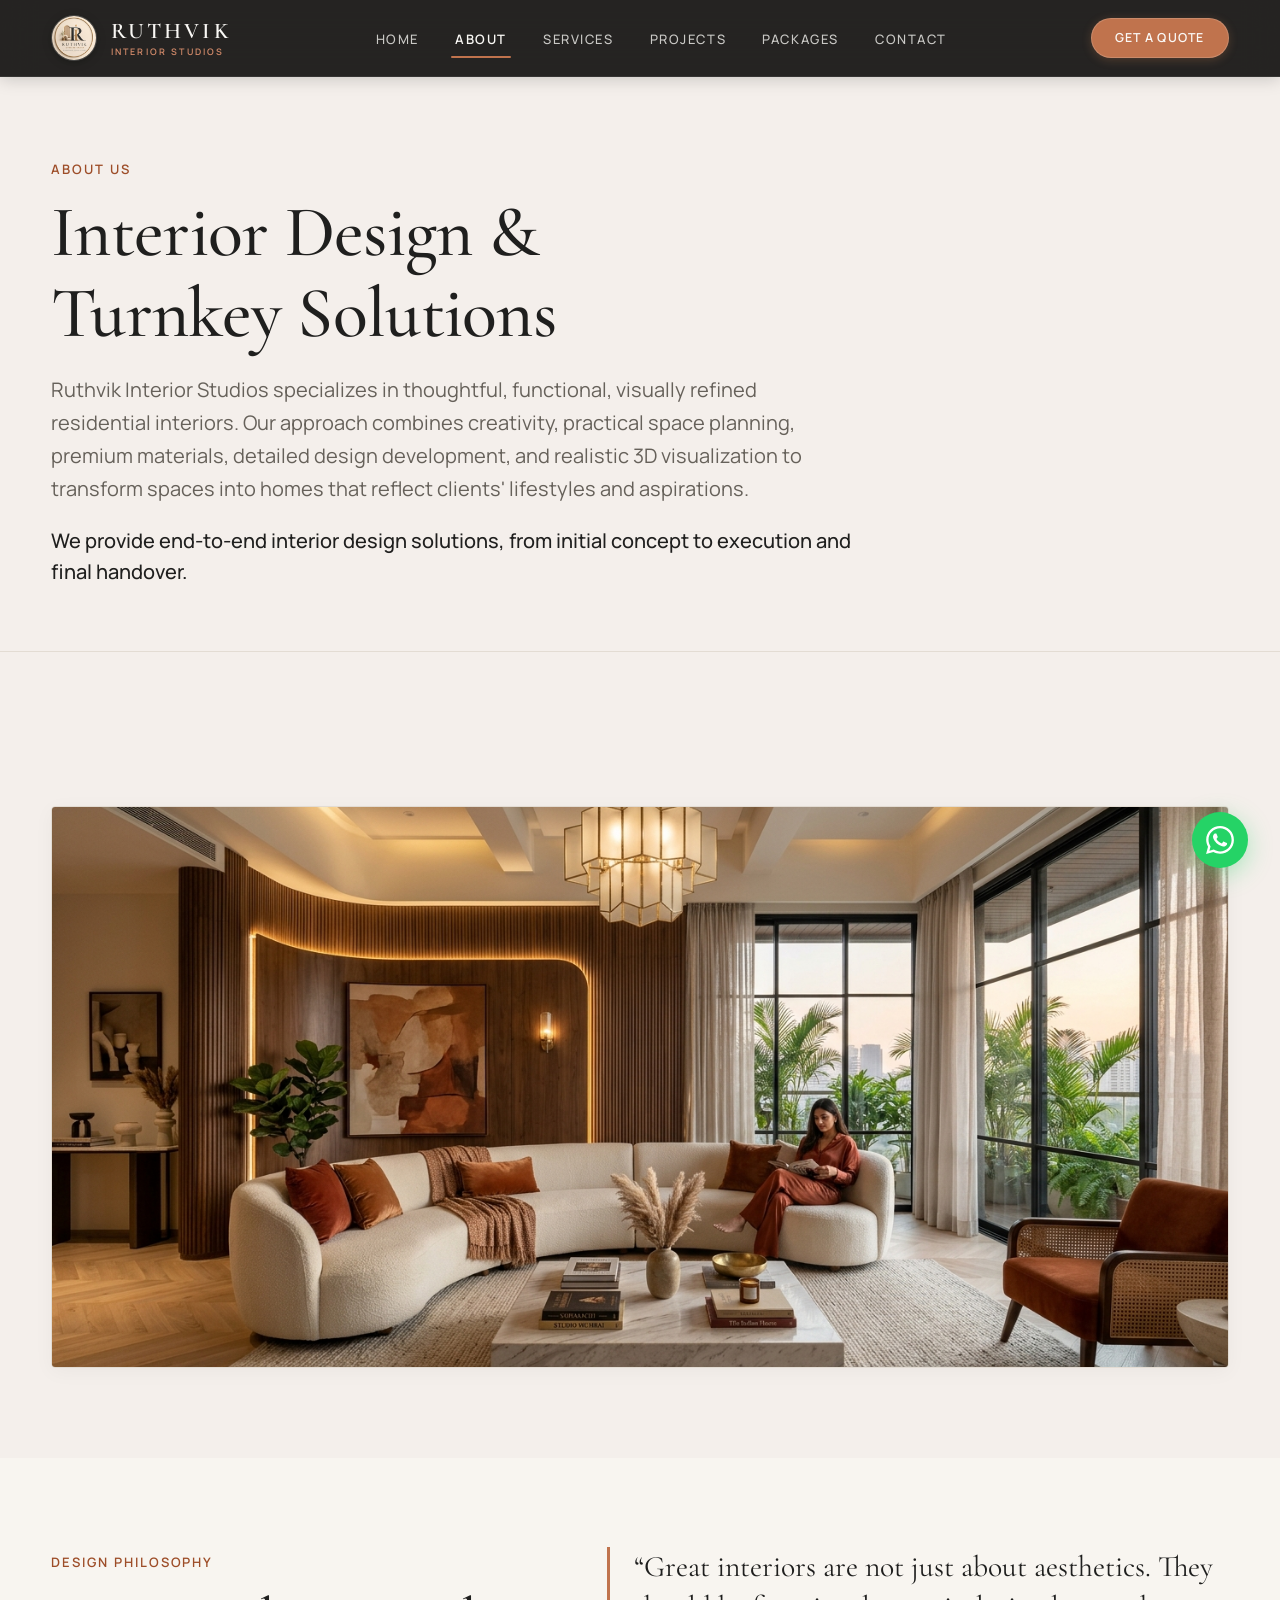
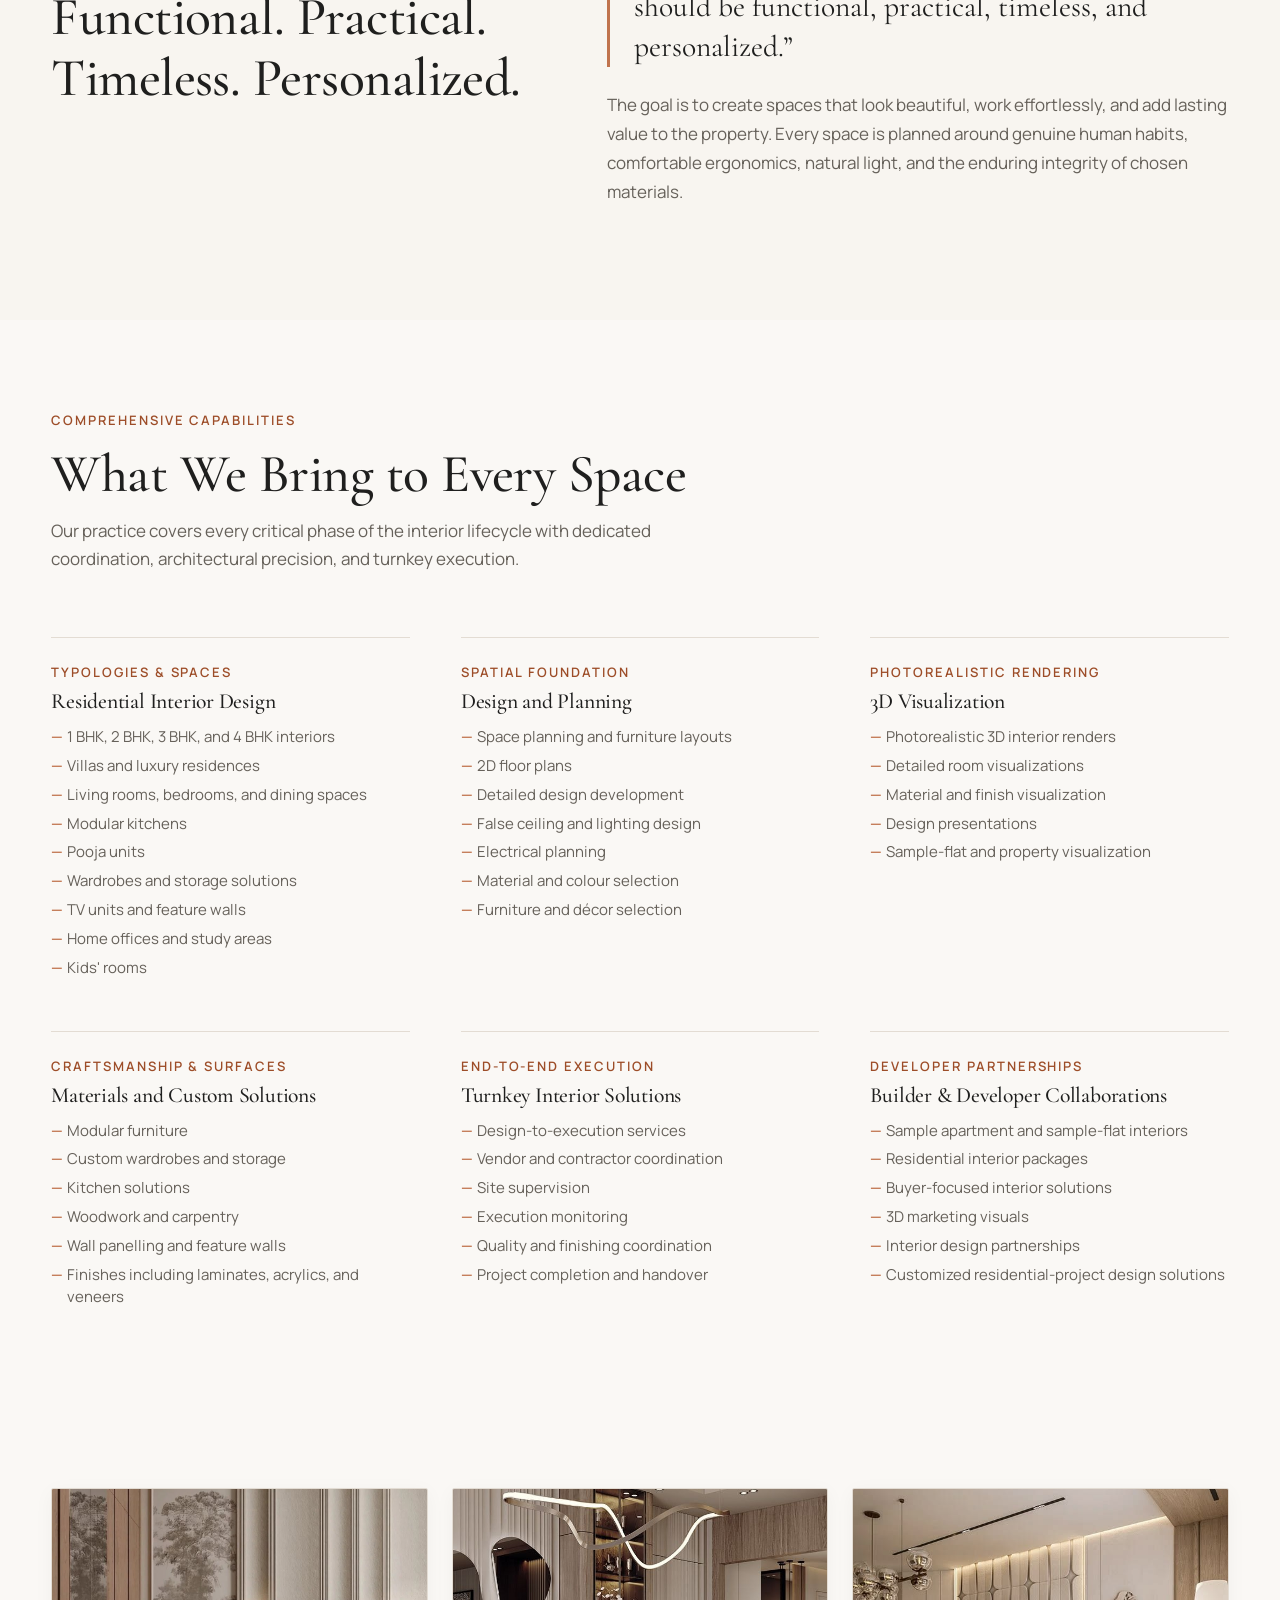
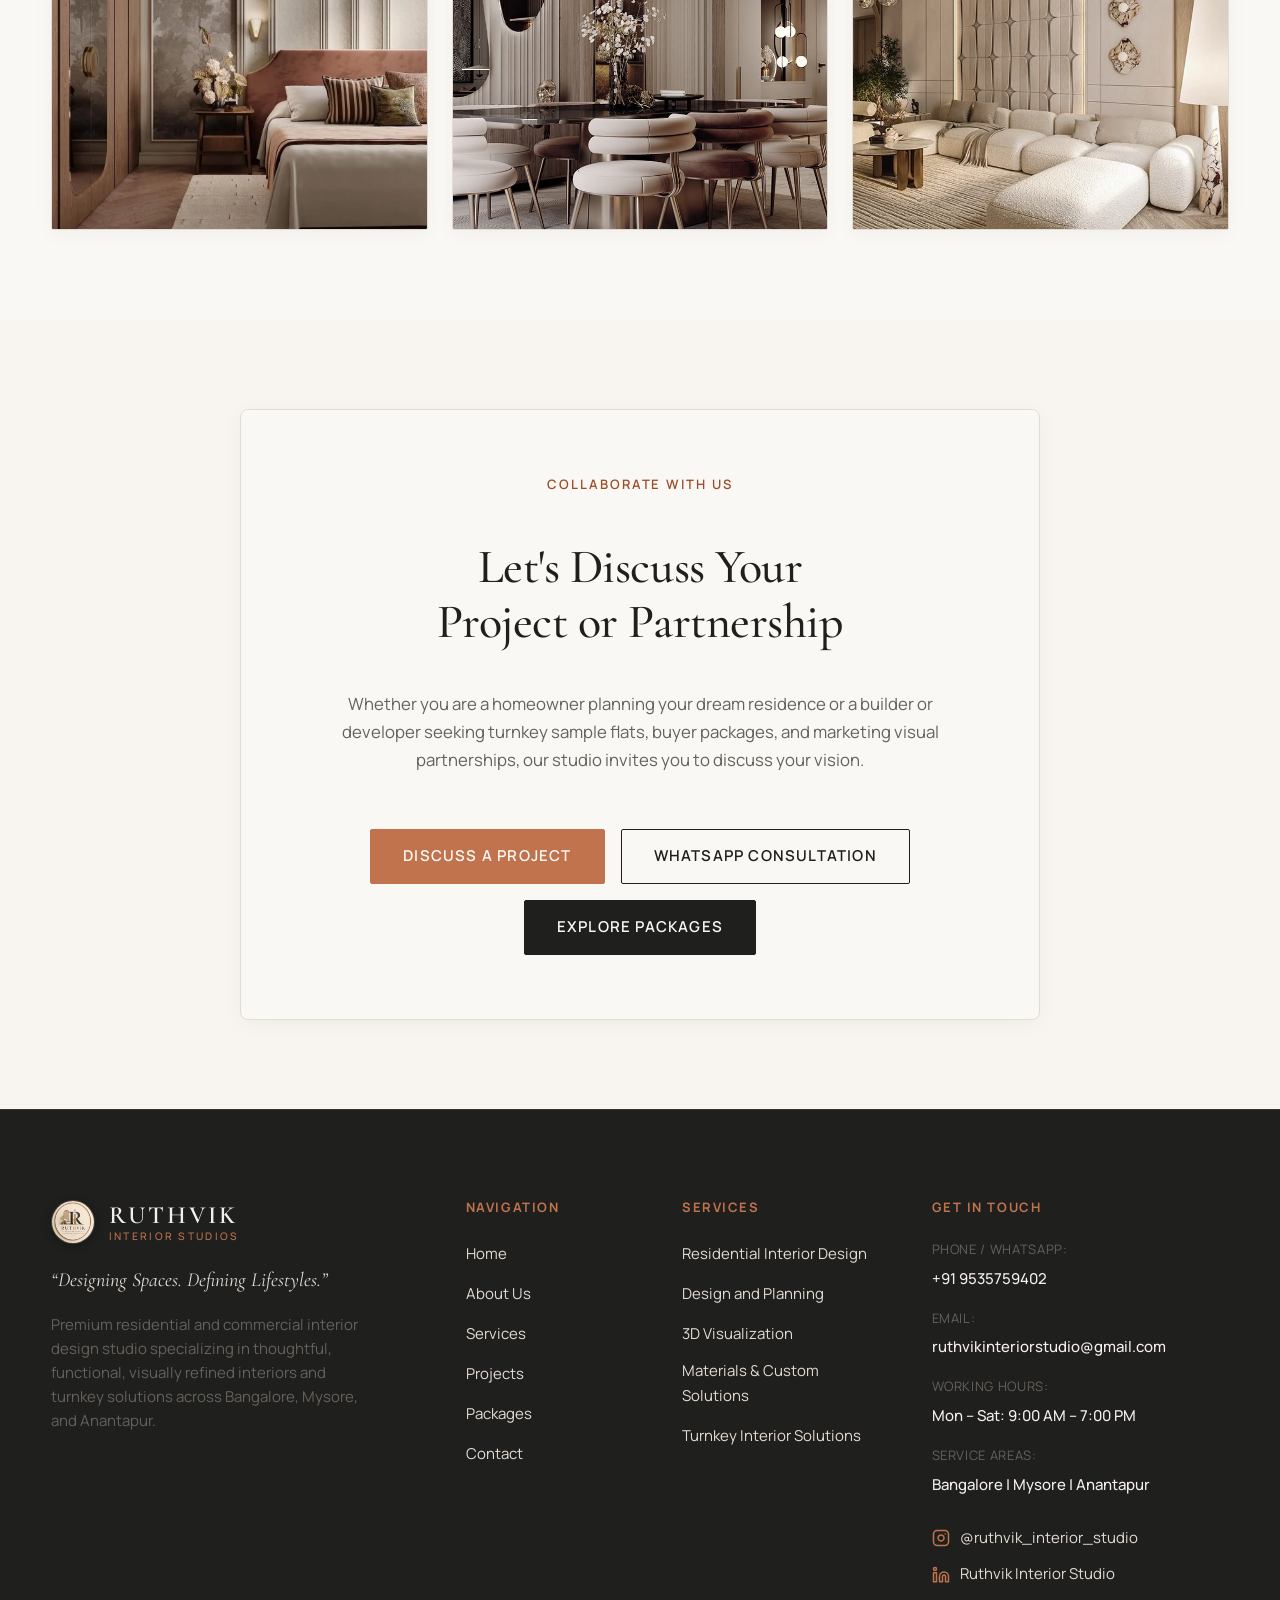
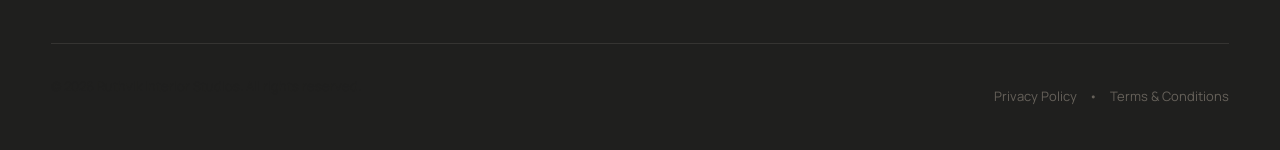
==== commit 8194db25: "Add files via upload" ====
--- a/ruthvik_interior/about.html
+++ b/ruthvik_interior/about.html
@@ -10,6 +10,13 @@
     <meta property="og:title" content="Ruthvik Interior Studios | About Us — Interior Design & Turnkey Solutions">
     <meta property="og:description" content="Specializing in thoughtful, functional, visually refined residential interiors and turnkey solutions from concept to handover.">
     <meta property="og:type" content="website">
+    <meta property="og:image" content="assets/logo/logo_ruthvik.jpeg">
+    <meta property="og:image:width" content="1254">
+    <meta property="og:image:height" content="1254">
+
+    <!-- Favicon -->
+    <link rel="icon" type="image/jpeg" href="assets/logo/logo_ruthvik.jpeg">
+    <link rel="apple-touch-icon" href="assets/logo/logo_ruthvik.jpeg">
 
     <!-- Google Fonts Preconnect & Font Loading -->
     <link rel="preconnect" href="https://fonts.googleapis.com">
@@ -32,7 +39,11 @@
     <header class="site-header" id="site-header">
         <div class="container header-container">
             <a href="index.html" class="brand-logo" aria-label="Ruthvik Interior Studios Home">
-                <img src="assets/logo/logo_ruthvik.jpeg" alt="Ruthvik Interior Studios" class="brand-logo-img" width="52" height="52">
+                <img src="assets/logo/logo_ruthvik.jpeg" alt="Ruthvik Interior Studios" class="brand-logo-img" width="46" height="46">
+                <span class="brand-text">
+                    <span class="brand-name">RUTHVIK</span>
+                    <span class="brand-tagline">INTERIOR STUDIOS</span>
+                </span>
             </a>
 
             <!-- Desktop Navigation -->
@@ -63,7 +74,11 @@
             <div class="mobile-drawer-content">
                 <div class="mobile-drawer-header">
                     <a href="index.html" class="brand-logo" aria-label="Ruthvik Interior Studios Home">
-                        <img src="assets/logo/logo_ruthvik.jpeg" alt="Ruthvik Interior Studios" class="brand-logo-img" width="44" height="44">
+                        <img src="assets/logo/logo_ruthvik.jpeg" alt="Ruthvik Interior Studios" class="brand-logo-img" width="40" height="40">
+                        <span class="brand-text">
+                            <span class="brand-name">RUTHVIK</span>
+                            <span class="brand-tagline">INTERIOR STUDIOS</span>
+                        </span>
                     </a>
                     <button class="mobile-drawer-close" id="mobile-drawer-close" aria-label="Close menu">
                         <svg width="24" height="24" viewBox="0 0 24 24" fill="none" stroke="currentColor" stroke-width="2" stroke-linecap="round" stroke-linejoin="round"><line x1="18" y1="6" x2="6" y2="18"></line><line x1="6" y1="6" x2="18" y2="18"></line></svg>
@@ -110,7 +125,7 @@
         <section class="section pt-0" aria-label="Interior Architecture Feature">
             <div class="container">
                 <div class="about-editorial-image" style="border-radius: var(--radius-sm); overflow: hidden; border: 1px solid var(--color-hairline); box-shadow: var(--shadow-subtle);">
-                    <img src="assets/new_images/living_area_!.jpeg" alt="Indian contemporary living and dining interior architecture designed by Ruthvik Interior Studios" loading="eager" width="1200" height="540" style="width: 100%; height: auto; max-height: 560px; object-fit: cover; display: block;">
+                    <img src="assets/new_images/living_lounge_luxury.jpeg" alt="Indian contemporary living lounge interior architecture designed by Ruthvik Interior Studios" loading="eager" width="1200" height="540" style="width: 100%; height: auto; max-height: 560px; object-fit: cover; display: block;">
                 </div>
             </div>
         </section>
@@ -248,7 +263,7 @@
                         <img src="assets/new_images/dining_area_1.jpeg" alt="Contemporary luxury dining room with sculptural lighting and fluted bar joinery" style="width: 100%; height: 340px; object-fit: cover; display: block;" loading="lazy" width="400" height="340">
                     </div>
                     <div style="border-radius: var(--radius-xs); overflow: hidden; border: 1px solid var(--color-hairline); box-shadow: var(--shadow-subtle);">
-                        <img src="assets/new_images/packahe_luxury.jpeg" alt="Curved bouclé sectional lounge with 3D sculpted wall panelling and cove lighting" style="width: 100%; height: 340px; object-fit: cover; display: block;" loading="lazy" width="400" height="340">
+                        <img src="assets/new_images/package_luxury.jpeg" alt="Curved bouclé sectional lounge with 3D sculpted wall panelling and cove lighting" style="width: 100%; height: 340px; object-fit: cover; display: block;" loading="lazy" width="400" height="340">
                     </div>
                 </div>
             </div>
@@ -282,9 +297,12 @@
             <div class="footer-grid">
                 <!-- Column 1: Brand Info -->
                 <div class="footer-col footer-brand-col">
-                    <a href="index.html" class="footer-brand-logo">
-                        <span class="brand-name">RUTHVIK</span>
-                        <span class="brand-tagline">INTERIOR STUDIOS</span>
+                    <a href="index.html" class="footer-brand-logo" aria-label="Ruthvik Interior Studios Home">
+                        <img src="assets/logo/logo_ruthvik.jpeg" alt="Ruthvik Interior Studios" class="footer-logo-img" width="44" height="44">
+                        <span class="brand-text">
+                            <span class="brand-name">RUTHVIK</span>
+                            <span class="brand-tagline">INTERIOR STUDIOS</span>
+                        </span>
                     </a>
                     <p class="footer-tagline">&ldquo;Designing Spaces. Defining Lifestyles.&rdquo;</p>
                     <p class="footer-description">Premium residential and commercial interior design studio specializing in thoughtful, functional, visually refined interiors and turnkey solutions across Bangalore, Mysore, and Anantapur.</p>
--- a/ruthvik_interior/css/components.css
+++ b/ruthvik_interior/css/components.css
@@ -12,10 +12,11 @@
   left: 0;
   width: 100%;
   z-index: var(--z-header);
-  background-color: rgba(31, 31, 30, 0.96);
-  backdrop-filter: blur(12px);
-  -webkit-backdrop-filter: blur(12px);
+  background-color: rgba(24, 23, 22, 0.94);
+  backdrop-filter: blur(16px);
+  -webkit-backdrop-filter: blur(16px);
   border-bottom: 1px solid rgba(255, 255, 255, 0.08);
+  box-shadow: 0 2px 16px rgba(0, 0, 0, 0.18);
   transition: background-color var(--transition-normal), 
               box-shadow var(--transition-normal), 
               border-color var(--transition-normal),
@@ -24,47 +25,60 @@
 }
 
 .site-header.scrolled {
-  background-color: rgba(31, 31, 30, 0.96);
-  backdrop-filter: blur(14px);
-  -webkit-backdrop-filter: blur(14px);
-  box-shadow: 0 4px 20px rgba(0, 0, 0, 0.25);
-  border-bottom-color: rgba(255, 255, 255, 0.1);
+  background-color: rgba(22, 21, 20, 0.97);
+  backdrop-filter: blur(18px);
+  -webkit-backdrop-filter: blur(18px);
+  box-shadow: 0 4px 24px rgba(0, 0, 0, 0.32);
+  border-bottom-color: rgba(255, 255, 255, 0.12);
 }
 
 .header-container {
   display: flex;
   align-items: center;
   justify-content: space-between;
-  height: 84px;
+  height: 76px;
   transition: height var(--transition-normal);
 }
 
 .site-header.scrolled .header-container {
-  height: 72px;
-}
-
-/* Brand Logo / Wordmark - Light Ivory / Terracotta for Dark Charcoal Header */
+  height: 66px;
+}
+
+/* Brand Logo / Wordmark - Studio Architectural Aesthetic */
 .brand-logo {
   display: inline-flex;
   align-items: center;
-  gap: 0.75rem;
+  gap: 0.85rem;
   text-decoration: none;
   line-height: 1;
 }
 
+.brand-logo:focus-visible {
+  outline: 2px solid var(--color-cta-primary);
+  outline-offset: 4px;
+  border-radius: 4px;
+}
+
 .brand-logo-img {
-  height: 48px;
-  width: 48px;
+  height: 46px;
+  width: 46px;
   border-radius: 50%;
   object-fit: contain;
   display: block;
   flex-shrink: 0;
-  filter: brightness(1.1);
-  transition: filter var(--transition-fast), transform var(--transition-fast);
+  border: 1px solid rgba(255, 255, 255, 0.16);
+  box-shadow: 0 2px 8px rgba(0, 0, 0, 0.28);
+  transition: transform var(--transition-fast), border-color var(--transition-fast);
+}
+
+.site-header.scrolled .brand-logo-img {
+  height: 40px;
+  width: 40px;
 }
 
 .brand-logo:hover .brand-logo-img {
-  filter: brightness(1.2);
+  transform: scale(1.03);
+  border-color: rgba(212, 163, 115, 0.5);
 }
 
 .brand-text {
@@ -76,10 +90,10 @@
 
 .brand-name {
   font-family: var(--font-heading);
-  font-size: 1.45rem;
+  font-size: 1.4rem;
   font-weight: 600;
-  letter-spacing: 0.12em;
-  color: #FAF8F5; /* Light ivory for high-contrast on dark charcoal */
+  letter-spacing: 0.14em;
+  color: #FAF8F5; /* Warm light ivory */
   text-transform: uppercase;
   line-height: 1;
   transition: color var(--transition-fast);
@@ -94,8 +108,8 @@
   font-family: var(--font-body);
   font-size: 0.5625rem;
   font-weight: 600;
-  letter-spacing: 0.22em;
-  color: #D48B6A; /* Complementary readable terracotta accent */
+  letter-spacing: 0.24em;
+  color: #D48B6A; /* Refined terracotta accent */
   text-transform: uppercase;
   margin-top: 4px;
   line-height: 1;
@@ -107,23 +121,6 @@
   color: #E8A282;
 }
 
-/* Scrolled state brand text retention */
-.site-header.scrolled .brand-name {
-  color: #FAF8F5;
-}
-
-.site-header.scrolled .brand-logo:hover .brand-name {
-  color: #FFFFFF;
-}
-
-.site-header.scrolled .brand-tagline {
-  color: #D48B6A;
-}
-
-.site-header.scrolled .brand-logo:hover .brand-tagline {
-  color: #E8A282;
-}
-
 /* Desktop Navigation Links */
 .desktop-nav {
   display: flex;
@@ -133,53 +130,116 @@
 .nav-list {
   display: flex;
   align-items: center;
-  gap: clamp(1.25rem, 2.5vw, 2.25rem);
+  gap: clamp(1.25rem, 2.2vw, 2.25rem);
   list-style: none;
+  margin: 0;
+  padding: 0;
 }
 
 .nav-link {
   font-family: var(--font-body);
-  font-size: var(--font-size-sm);
-  font-weight: var(--font-weight-medium);
-  letter-spacing: 0.05em;
-  color: rgba(250, 248, 245, 0.88);
+  font-size: 0.8125rem;
+  font-weight: 500;
+  letter-spacing: 0.12em;
+  color: rgba(250, 248, 245, 0.78);
   text-transform: uppercase;
-  padding: 0.5rem 0;
+  padding: 0.5rem 0.25rem;
   position: relative;
+  text-decoration: none;
   transition: color var(--transition-fast);
 }
 
 .nav-link::after {
   content: '';
   position: absolute;
-  bottom: 0;
+  bottom: -2px;
   left: 0;
   width: 0;
   height: 2px;
+  border-radius: 2px;
   background-color: var(--color-cta-primary);
   transition: width var(--transition-normal);
 }
 
-.nav-link:hover,
-.nav-link.active {
+.nav-link:hover {
   color: #FFFFFF;
 }
 
-.nav-link:hover::after,
-.nav-link.active::after {
+.nav-link:hover::after {
   width: 100%;
 }
 
+.nav-link.active,
+.nav-link[aria-current="page"] {
+  color: #FAF8F5;
+  font-weight: 600;
+}
+
+.nav-link.active::after,
+.nav-link[aria-current="page"]::after {
+  width: 100%;
+}
+
+.nav-link:focus-visible {
+  outline: 2px solid var(--color-cta-primary);
+  outline-offset: 4px;
+  border-radius: 2px;
+  color: #FFFFFF;
+}
+
 .header-actions {
   display: flex;
   align-items: center;
   gap: 1rem;
 }
 
-.header-cta {
-  padding: 0.625rem 1.35rem;
-  min-height: 42px;
-  font-size: var(--font-size-xs);
+/* Minimal-Luxury Terracotta Pill Button CTA (Eliminates rectangular box appearance) */
+.header-cta,
+.header-actions .header-cta {
+  display: inline-flex;
+  align-items: center;
+  justify-content: center;
+  min-height: 40px !important;
+  height: 40px;
+  padding: 0.5rem 1.45rem !important;
+  font-family: var(--font-body);
+  font-size: 0.775rem !important;
+  font-weight: 600 !important;
+  letter-spacing: 0.1em !important;
+  text-transform: uppercase !important;
+  border-radius: 9999px !important;
+  background: var(--color-cta-primary) !important;
+  color: #FAF8F5 !important;
+  border: 1px solid rgba(255, 255, 255, 0.16) !important;
+  box-shadow: 0 2px 10px rgba(192, 115, 77, 0.28) !important;
+  text-decoration: none;
+  white-space: nowrap;
+  cursor: pointer;
+  transition: background var(--transition-fast), 
+              transform var(--transition-fast), 
+              box-shadow var(--transition-fast),
+              border-color var(--transition-fast) !important;
+}
+
+.header-cta:hover,
+.header-actions .header-cta:hover {
+  background: #B06540 !important;
+  border-color: rgba(255, 255, 255, 0.3) !important;
+  color: #FFFFFF !important;
+  transform: translateY(-1px);
+  box-shadow: 0 4px 16px rgba(192, 115, 77, 0.42) !important;
+}
+
+.header-cta:active,
+.header-actions .header-cta:active {
+  transform: translateY(0);
+  box-shadow: 0 1px 4px rgba(192, 115, 77, 0.25) !important;
+}
+
+.header-cta:focus-visible,
+.header-actions .header-cta:focus-visible {
+  outline: 2px solid #E8A282 !important;
+  outline-offset: 3px !important;
 }
 
 /* --------------------------------------------------------------------------
@@ -344,6 +404,21 @@
   gap: 0.875rem;
 }
 
+.mobile-drawer-actions .btn {
+  border-radius: 9999px !important;
+  font-size: 0.8125rem;
+  font-weight: 600;
+  letter-spacing: 0.08em;
+  min-height: 44px;
+}
+
+.mobile-drawer-actions .btn-primary {
+  background-color: var(--color-cta-primary);
+  border-color: var(--color-cta-primary);
+  color: #FAF8F5 !important;
+  box-shadow: 0 2px 10px rgba(192, 115, 77, 0.28);
+}
+
 .btn-full {
   width: 100%;
   text-align: center;
@@ -955,8 +1030,8 @@
 .editorial-portfolio-grid {
   display: grid;
   grid-template-columns: repeat(12, 1fr);
-  gap: clamp(2rem, 3.5vw, 3.5rem);
-  margin-bottom: 4.5rem;
+  gap: clamp(1.5rem, 2.5vw, 2.25rem);
+  margin-bottom: 3.5rem;
 }
 
 .portfolio-item {
@@ -964,9 +1039,28 @@
   flex-direction: column;
   text-decoration: none;
   color: var(--color-charcoal-primary);
-}
-
-/* Asymmetric Grid Span Rules */
+  min-width: 0;
+}
+
+/* Single Item Filter Showcase (Pooja, Kids, Bathroom, Foyer, Balcony) */
+.portfolio-item-single {
+  grid-column: 2 / span 10;
+  max-width: 860px;
+  margin-left: auto;
+  margin-right: auto;
+  width: 100%;
+}
+
+.portfolio-item-single .aspect-portrait,
+.portfolio-item-single .aspect-tall {
+  max-height: 520px;
+}
+
+.portfolio-item-single .portfolio-item-visual {
+  max-height: 520px;
+}
+
+/* Asymmetric & Responsive Grid Span Rules */
 .portfolio-item-hero {
   grid-column: span 12;
 }
@@ -996,7 +1090,7 @@
 }
 
 .portfolio-item-visual {
-  margin-bottom: 1.25rem;
+  margin-bottom: 0.85rem;
   border-radius: var(--radius-xs);
   overflow: hidden;
   border: 1px solid var(--color-hairline);
@@ -1012,7 +1106,7 @@
 .portfolio-item-caption {
   display: flex;
   flex-direction: column;
-  gap: 0.35rem;
+  gap: 0.25rem;
 }
 
 .portfolio-item-category {
@@ -1025,14 +1119,22 @@
 
 .portfolio-item-title {
   font-family: var(--font-heading);
-  font-size: var(--font-size-xl);
+  font-size: clamp(1.2rem, 1.8vw, 1.45rem);
   font-weight: 500;
   color: var(--color-charcoal-primary);
+  line-height: 1.3;
+  margin-bottom: 0.25rem;
   transition: color var(--transition-fast);
 }
 
 .portfolio-item:hover .portfolio-item-title {
   color: var(--color-cta-primary);
+}
+
+.portfolio-item-meta {
+  font-size: 0.84rem;
+  color: var(--color-charcoal-secondary);
+  line-height: 1.55;
 }
 
 /* --------------------------------------------------------------------------
@@ -1044,6 +1146,44 @@
   border-bottom: 1px solid var(--color-hairline);
 }
 
+/* Package Architectural Pillars */
+.package-pillars-grid {
+  display: grid;
+  grid-template-columns: repeat(3, 1fr);
+  gap: clamp(1.5rem, 3vw, 2.5rem);
+  margin-top: 2.5rem;
+  padding-top: 2rem;
+  border-top: 1px solid var(--color-hairline);
+}
+
+.package-pillar-item {
+  display: flex;
+  flex-direction: column;
+}
+
+.package-pillar-num {
+  font-family: var(--font-heading);
+  font-size: 1.15rem;
+  font-weight: 600;
+  color: var(--color-cta-primary);
+  letter-spacing: 0.1em;
+  margin-bottom: 0.35rem;
+}
+
+.package-pillar-title {
+  font-family: var(--font-heading);
+  font-size: 1.2rem;
+  font-weight: 500;
+  color: var(--color-charcoal-primary);
+  margin-bottom: 0.5rem;
+}
+
+.package-pillar-desc {
+  font-size: var(--font-size-sm);
+  color: var(--color-charcoal-secondary);
+  line-height: 1.6;
+}
+
 .packages-grid {
   display: grid;
   grid-template-columns: repeat(3, 1fr);
@@ -1067,6 +1207,55 @@
   border-color: var(--color-cta-primary);
 }
 
+/* Elevated Image-Led Package Cards */
+.package-card--img {
+  padding: 0 !important;
+  overflow: hidden;
+  background-color: var(--color-surface-warm);
+  border: 1px solid var(--color-hairline);
+  border-radius: var(--radius-xs);
+  box-shadow: var(--shadow-subtle);
+  transition: transform var(--transition-fast), border-color var(--transition-fast), box-shadow var(--transition-fast);
+}
+
+.package-card--img:hover {
+  transform: translateY(-4px);
+  border-color: var(--color-cta-primary);
+  box-shadow: var(--shadow-elevation);
+}
+
+.package-card--featured {
+  border-color: var(--color-cta-primary);
+  box-shadow: 0 8px 30px rgba(192, 115, 77, 0.15);
+  position: relative;
+}
+
+.package-card-img {
+  width: 100%;
+  aspect-ratio: 16 / 9;
+  overflow: hidden;
+  background-color: var(--color-canvas-alt);
+  position: relative;
+}
+
+.package-card-img img {
+  width: 100%;
+  height: 100%;
+  object-fit: cover;
+  transition: transform var(--transition-slow);
+}
+
+.package-card--img:hover .package-card-img img {
+  transform: scale(1.04);
+}
+
+.package-card-body {
+  padding: clamp(1.75rem, 3vw, 2.25rem);
+  display: flex;
+  flex-direction: column;
+  flex: 1;
+}
+
 .package-tier {
   font-family: var(--font-heading);
   font-size: var(--font-size-2xl);
@@ -1078,7 +1267,20 @@
   font-size: var(--font-size-xl);
   font-weight: var(--font-weight-bold);
   color: var(--color-sienna);
+  margin-bottom: 0.35rem;
+}
+
+.package-price-sub {
+  font-size: var(--font-size-xs);
+  color: var(--color-charcoal-secondary);
   margin-bottom: 1.5rem;
+}
+
+.package-btn {
+  border-radius: 9999px !important;
+  font-size: 0.775rem !important;
+  letter-spacing: 0.08em;
+  min-height: 44px;
 }
 
 .package-features {
@@ -1088,6 +1290,7 @@
   gap: 0.85rem;
   margin-bottom: 2.25rem;
   flex-grow: 1;
+  padding: 0;
 }
 
 .package-features li {
@@ -1111,6 +1314,126 @@
   color: var(--color-secondary);
   margin-top: 1.5rem;
   margin-bottom: 2.5rem;
+}
+
+/* Package Inclusion Comparison Table */
+.package-comparison-section {
+  padding: clamp(3.5rem, 6vw, 6rem) 0;
+  background-color: var(--color-canvas-alt);
+  border-top: 1px solid var(--color-hairline);
+  border-bottom: 1px solid var(--color-hairline);
+}
+
+.package-table-responsive {
+  width: 100%;
+  overflow-x: auto;
+  -webkit-overflow-scrolling: touch;
+  margin-top: 2.5rem;
+  background-color: var(--color-surface-warm);
+  border: 1px solid var(--color-hairline);
+  border-radius: var(--radius-xs);
+  box-shadow: var(--shadow-subtle);
+}
+
+.package-comparison-table {
+  width: 100%;
+  border-collapse: collapse;
+  text-align: left;
+  min-width: 640px;
+}
+
+.package-comparison-table caption {
+  position: absolute;
+  width: 1px;
+  height: 1px;
+  padding: 0;
+  margin: -1px;
+  overflow: hidden;
+  clip: rect(0, 0, 0, 0);
+  white-space: nowrap;
+  border: 0;
+}
+
+.package-comparison-table th,
+.package-comparison-table td {
+  padding: 1.15rem 1.25rem;
+  border-bottom: 1px solid var(--color-hairline);
+  font-size: var(--font-size-sm);
+  vertical-align: middle;
+}
+
+.package-comparison-table thead th {
+  background-color: #1F1F1E;
+  color: #FAF8F5;
+  font-family: var(--font-heading);
+  font-size: 1.1rem;
+  font-weight: 500;
+  letter-spacing: 0.05em;
+  text-align: center;
+}
+
+.package-comparison-table thead th:first-child {
+  text-align: left;
+  font-family: var(--font-body);
+  font-size: var(--font-size-xs);
+  letter-spacing: 0.12em;
+  text-transform: uppercase;
+  color: #D48B6A;
+  padding-left: 1.5rem;
+}
+
+.package-comparison-table thead th.th--featured {
+  background-color: #26201D;
+  border-top: 3px solid var(--color-cta-primary);
+  color: #FFFFFF;
+}
+
+.package-table-price {
+  display: block;
+  font-family: var(--font-body);
+  font-size: 0.8125rem;
+  font-weight: 600;
+  color: #D48B6A;
+  margin-top: 0.25rem;
+  letter-spacing: 0.02em;
+}
+
+.package-comparison-table tbody tr:last-child th,
+.package-comparison-table tbody tr:last-child td {
+  border-bottom: none;
+}
+
+.package-comparison-table tbody tr:hover {
+  background-color: rgba(192, 115, 77, 0.04);
+}
+
+.package-comparison-table tbody th {
+  font-weight: 500;
+  color: var(--color-charcoal-primary);
+  padding-left: 1.5rem;
+}
+
+.package-comparison-table tbody td {
+  text-align: center;
+  color: var(--color-charcoal-secondary);
+}
+
+.package-check {
+  display: inline-flex;
+  align-items: center;
+  justify-content: center;
+  width: 24px;
+  height: 24px;
+  border-radius: 50%;
+  background-color: rgba(192, 115, 77, 0.15);
+  color: var(--color-cta-primary);
+  font-weight: bold;
+  font-size: 0.875rem;
+}
+
+.package-dash {
+  color: #A3A3A0;
+  font-size: 1.1rem;
 }
 
 .whats-included-grid {
@@ -1584,16 +1907,54 @@
   text-decoration: none;
   margin-bottom: 1.25rem;
   display: inline-flex;
+  align-items: center;
+  gap: 0.85rem;
+}
+
+.footer-logo-img {
+  width: 44px;
+  height: 44px;
+  border-radius: 50%;
+  object-fit: contain;
+  display: block;
+  flex-shrink: 0;
+  border: 1px solid rgba(255, 255, 255, 0.16);
+  box-shadow: 0 2px 8px rgba(0, 0, 0, 0.28);
+  transition: transform var(--transition-fast), border-color var(--transition-fast);
+}
+
+.footer-brand-logo:hover .footer-logo-img {
+  transform: scale(1.03);
+  border-color: rgba(212, 163, 115, 0.5);
+}
+
+.footer-brand-logo .brand-text {
+  display: inline-flex;
   flex-direction: column;
 }
 
 .footer-brand-logo .brand-name {
   color: var(--color-ivory);
-  font-size: 1.75rem;
+  font-family: var(--font-heading);
+  font-size: 1.55rem;
+  font-weight: 600;
+  letter-spacing: 0.12em;
+  line-height: 1.1;
+  transition: color var(--transition-fast);
+}
+
+.footer-brand-logo:hover .brand-name {
+  color: var(--color-beige);
 }
 
 .footer-brand-logo .brand-tagline {
   color: var(--color-accent);
+  font-family: var(--font-body);
+  font-size: 0.65rem;
+  font-weight: 500;
+  letter-spacing: 0.22em;
+  text-transform: uppercase;
+  margin-top: 2px;
 }
 
 .footer-tagline {
@@ -1923,102 +2284,239 @@
 }
 
 /* ==========================================================================
-   Interactive "From Concept to Completion" Process Interface
+   Consolidated Horizontal Stepper / Methodology Component
    ========================================================================== */
-.process-interactive {
-  max-width: 960px;
+.methodology-interactive {
+  max-width: 1040px;
   margin: 3rem auto 0;
 }
 
-.process-tablist {
+/* Horizontal Stepper Timeline Bar */
+.methodology-stepper-nav {
+  position: relative;
   display: flex;
   justify-content: space-between;
-  border-bottom: 2px solid var(--color-hairline);
+  align-items: flex-start;
+  margin-bottom: 2.75rem;
+  padding: 0 0.5rem;
+}
+
+.methodology-stepper-track {
+  position: absolute;
+  top: 22px;
+  left: calc(10% + 0.5rem);
+  right: calc(10% + 0.5rem);
+  height: 2px;
+  background-color: var(--color-hairline);
+  z-index: 1;
+}
+
+.methodology-stepper-progress {
+  position: absolute;
+  top: 0;
+  left: 0;
+  height: 100%;
+  width: 0%;
+  background-color: var(--color-cta-primary);
+  transition: width 0.35s ease;
+}
+
+.methodology-step-btn {
   position: relative;
-  gap: 0.5rem;
-  margin-bottom: 2.5rem;
-}
-
-.process-tab {
+  z-index: 2;
+  display: flex;
+  flex-direction: column;
+  align-items: center;
   background: none;
   border: none;
-  padding: 1rem 0.75rem 1.15rem;
+  padding: 0;
+  cursor: pointer;
+  flex: 1;
+  text-align: center;
+  outline: none;
+}
+
+.methodology-step-node {
+  width: 44px;
+  height: 44px;
+  border-radius: 50%;
+  background-color: var(--color-surface-warm);
+  border: 2px solid var(--color-hairline);
+  display: flex;
+  align-items: center;
+  justify-content: center;
+  font-family: var(--font-heading);
+  font-size: 1.05rem;
+  font-weight: 600;
+  color: var(--color-charcoal-secondary);
+  box-shadow: 0 2px 8px rgba(0, 0, 0, 0.06);
+  transition: all var(--transition-fast);
+}
+
+.methodology-step-label {
   font-family: var(--font-body);
-  font-size: var(--font-size-sm);
+  font-size: 0.775rem;
   font-weight: 500;
   color: var(--color-charcoal-secondary);
-  cursor: pointer;
-  position: relative;
-  transition: color var(--transition-fast), border-color var(--transition-fast);
-  text-align: center;
-  flex: 1;
-  display: flex;
-  align-items: center;
-  justify-content: center;
-  border-bottom: 2px solid transparent;
-  margin-bottom: -2px;
-}
-
-.process-tab:hover {
+  margin-top: 0.65rem;
+  line-height: 1.35;
+  max-width: 140px;
+  transition: color var(--transition-fast);
+}
+
+.methodology-step-btn:hover .methodology-step-node {
+  border-color: var(--color-cta-primary);
   color: var(--color-charcoal-primary);
-}
-
-.process-tab.active {
-  color: var(--color-terracotta);
-  font-weight: 600;
-  border-bottom-color: var(--color-terracotta);
-}
-
-.process-tab:focus-visible {
-  outline: 2px solid var(--color-terracotta);
-  outline-offset: 2px;
-  border-radius: var(--radius-xs);
-}
-
-.process-panels-container {
-  background-color: var(--color-warm-surface);
+  transform: translateY(-2px);
+}
+
+.methodology-step-btn:hover .methodology-step-label {
+  color: var(--color-charcoal-primary);
+}
+
+.methodology-step-btn.active .methodology-step-node {
+  background-color: var(--color-cta-primary);
+  border-color: var(--color-cta-primary);
+  color: #FAF8F5;
+  box-shadow: 0 4px 14px rgba(192, 115, 77, 0.35);
+}
+
+.methodology-step-btn.active .methodology-step-label {
+  color: var(--color-charcoal-primary);
+  font-weight: 700;
+}
+
+.methodology-step-btn.completed .methodology-step-node {
+  border-color: var(--color-cta-primary);
+  color: var(--color-cta-primary);
+  background-color: rgba(192, 115, 77, 0.08);
+}
+
+.methodology-step-btn:focus-visible .methodology-step-node {
+  outline: 2px solid var(--color-cta-primary);
+  outline-offset: 3px;
+}
+
+/* In-Place Stage Content Card */
+.methodology-card {
+  background-color: var(--color-surface-warm);
   border: 1px solid var(--color-hairline);
   border-radius: var(--radius-xs);
   padding: clamp(2rem, 4vw, 3rem);
   box-shadow: var(--shadow-subtle);
-}
-
-.process-panel {
-  display: none;
-}
-
-.process-panel.active {
-  display: block;
-}
-
-.process-panel-eyebrow {
+  position: relative;
+}
+
+/* Stepper Controls Bar */
+.methodology-controls-bar {
+  display: flex;
+  align-items: center;
+  justify-content: space-between;
+  padding-bottom: 1.5rem;
+  margin-bottom: 1.75rem;
+  border-bottom: 1px solid var(--color-hairline);
+}
+
+.methodology-stage-badge {
   font-family: var(--font-body);
-  font-size: var(--font-size-xs);
+  font-size: 0.75rem;
+  font-weight: 700;
   letter-spacing: 0.15em;
   text-transform: uppercase;
-  color: var(--color-terracotta);
+  color: var(--color-cta-primary);
+  background: rgba(192, 115, 77, 0.1);
+  padding: 0.35rem 0.85rem;
+  border-radius: 9999px;
+}
+
+.methodology-nav-buttons {
+  display: flex;
+  align-items: center;
+  gap: 0.75rem;
+}
+
+.stepper-nav-btn {
+  display: inline-flex;
+  align-items: center;
+  gap: 0.45rem;
+  padding: 0.45rem 1.15rem;
+  font-family: var(--font-body);
+  font-size: 0.775rem;
   font-weight: 600;
+  text-transform: uppercase;
+  letter-spacing: 0.06em;
+  background: transparent;
+  color: var(--color-charcoal-primary);
+  border: 1px solid var(--color-hairline);
+  border-radius: 9999px;
+  cursor: pointer;
+  transition: all var(--transition-fast);
+}
+
+.stepper-nav-btn:hover:not(:disabled) {
+  background-color: var(--color-charcoal-primary);
+  color: #FAF8F5;
+  border-color: var(--color-charcoal-primary);
+}
+
+.stepper-nav-btn:disabled {
+  opacity: 0.35;
+  cursor: not-allowed;
+  pointer-events: none;
+}
+
+.stepper-nav-btn:focus-visible {
+  outline: 2px solid var(--color-cta-primary);
+  outline-offset: 2px;
+}
+
+.stepper-counter {
+  font-family: var(--font-body);
+  font-size: 0.775rem;
+  font-weight: 600;
+  color: var(--color-charcoal-secondary);
+  letter-spacing: 0.05em;
+}
+
+/* Stage Panels */
+.methodology-panel {
+  display: none;
+  animation: fadeInStage 0.3s ease forwards;
+}
+
+.methodology-panel.active {
   display: block;
-  margin-bottom: 0.5rem;
-}
-
-.process-panel-title {
+}
+
+@keyframes fadeInStage {
+  from {
+    opacity: 0;
+    transform: translateY(6px);
+  }
+  to {
+    opacity: 1;
+    transform: translateY(0);
+  }
+}
+
+.methodology-panel-title {
   font-family: var(--font-heading);
-  font-size: clamp(1.6rem, 3vw, 2.2rem);
+  font-size: clamp(1.6rem, 3.2vw, 2.3rem);
+  font-weight: 500;
   color: var(--color-charcoal-primary);
-  font-weight: 500;
   margin-bottom: 1rem;
-}
-
-.process-panel-desc {
+  line-height: 1.2;
+}
+
+.methodology-panel-desc {
   font-size: var(--font-size-base);
   color: var(--color-charcoal-secondary);
-  line-height: 1.7;
-  max-width: 68ch;
-  margin-bottom: 1.75rem;
-}
-
-.process-panel-highlights {
+  line-height: 1.75;
+  max-width: 72ch;
+  margin-bottom: 2rem;
+}
+
+.methodology-panel-highlights {
   display: grid;
   grid-template-columns: 1fr 1fr;
   gap: 1.5rem;
@@ -2026,16 +2524,27 @@
   border-top: 1px solid var(--color-hairline);
 }
 
-.process-highlight-item {
+.methodology-highlight-box {
+  background-color: rgba(244, 239, 235, 0.45);
+  border: 1px solid var(--color-hairline);
+  border-radius: var(--radius-xs);
+  padding: 1.25rem 1.5rem;
+}
+
+.methodology-highlight-box strong {
+  display: block;
+  font-size: 0.8125rem;
+  text-transform: uppercase;
+  letter-spacing: 0.1em;
+  color: var(--color-cta-primary);
+  margin-bottom: 0.35rem;
+}
+
+.methodology-highlight-box p {
   font-size: var(--font-size-sm);
-  color: var(--color-charcoal-secondary);
+  color: var(--color-charcoal-primary);
+  margin: 0;
   line-height: 1.5;
-}
-
-.process-highlight-item strong {
-  color: var(--color-charcoal-primary);
-  display: block;
-  margin-bottom: 0.25rem;
 }
 
 /* ==========================================================================
@@ -2517,91 +3026,6 @@
   padding-top: 0.75rem;
 }
 
-/* Header styling for hero section and site-wide consistency */
-body:has(.hero-scroll-sequence) .site-header {
-  background-color: rgba(31, 31, 30, 0.96);
-  backdrop-filter: blur(14px);
-  -webkit-backdrop-filter: blur(14px);
-  border-bottom: 1px solid rgba(255, 255, 255, 0.08);
-  box-shadow: 0 2px 16px rgba(0, 0, 0, 0.2);
-  transition: background-color 0.3s ease, border-color 0.3s ease, box-shadow 0.3s ease;
-}
-
-body:has(.hero-scroll-sequence) .site-header .nav-link {
-  color: rgba(250, 248, 245, 0.88);
-}
-
-body:has(.hero-scroll-sequence) .site-header .nav-link:hover,
-body:has(.hero-scroll-sequence) .site-header .nav-link.active {
-  color: #FFFFFF;
-}
-
-body:has(.hero-scroll-sequence) .site-header .nav-link::after {
-  background-color: var(--color-cta-primary);
-}
-
-body:has(.hero-scroll-sequence) .site-header .brand-logo-img {
-  filter: brightness(1.15);
-}
-
-body:has(.hero-scroll-sequence) .site-header .brand-name {
-  color: #FAF8F5;
-  transition: color var(--transition-normal);
-}
-
-body:has(.hero-scroll-sequence) .site-header .brand-logo:hover .brand-name {
-  color: #FFFFFF;
-}
-
-body:has(.hero-scroll-sequence) .site-header .brand-tagline {
-  color: #D48B6A;
-  transition: color var(--transition-normal);
-}
-
-body:has(.hero-scroll-sequence) .site-header .brand-logo:hover .brand-tagline {
-  color: #E8A282;
-}
-
-body:has(.hero-scroll-sequence) .site-header .hamburger-line {
-  background-color: #FAF8F5;
-}
-
-body:has(.hero-scroll-sequence) .site-header.scrolled {
-  background-color: rgba(31, 31, 30, 0.96);
-  backdrop-filter: blur(14px);
-  -webkit-backdrop-filter: blur(14px);
-  border-bottom-color: rgba(255, 255, 255, 0.1);
-  box-shadow: 0 4px 20px rgba(0, 0, 0, 0.25);
-}
-
-body:has(.hero-scroll-sequence) .site-header.scrolled .brand-name {
-  color: #FAF8F5;
-}
-
-body:has(.hero-scroll-sequence) .site-header.scrolled .brand-logo:hover .brand-name {
-  color: #FFFFFF;
-}
-
-body:has(.hero-scroll-sequence) .site-header.scrolled .brand-tagline {
-  color: #D48B6A;
-}
-
-body:has(.hero-scroll-sequence) .site-header.scrolled .brand-logo:hover .brand-tagline {
-  color: #E8A282;
-}
-
-body:has(.hero-scroll-sequence) .site-header.scrolled .nav-link {
-  color: rgba(250, 248, 245, 0.88);
-}
-
-body:has(.hero-scroll-sequence) .site-header.scrolled .nav-link:hover,
-body:has(.hero-scroll-sequence) .site-header.scrolled .nav-link.active {
-  color: #FFFFFF;
-}
-
-body:has(.hero-scroll-sequence) .site-header.scrolled .brand-logo-img {
-  filter: brightness(1.15);
-}
 
 /* Mobile drawer brand text contrast */
 .mobile-drawer-header .brand-logo .brand-name {
@@ -2849,4 +3273,533 @@
   transform: translateX(4px);
 }
 
-
+/* ==========================================================================
+   Portfolio Filter Architecture & Enhanced Cards
+   ========================================================================== */
+
+.portfolio-filter-section {
+  padding-top: 1.5rem;
+  padding-bottom: 2.5rem;
+  background-color: var(--color-canvas-alt);
+  border-bottom: 1px solid var(--color-hairline);
+}
+
+.portfolio-filter-wrap {
+  width: 100%;
+}
+
+.portfolio-filter-bar {
+  display: flex;
+  align-items: center;
+  gap: 0.625rem;
+  overflow-x: auto;
+  -webkit-overflow-scrolling: touch;
+  scrollbar-width: none;
+  padding: 0.5rem 0.25rem 0.75rem 0.25rem;
+  white-space: nowrap;
+}
+
+.portfolio-filter-bar::-webkit-scrollbar {
+  display: none;
+}
+
+.filter-btn {
+  display: inline-flex;
+  align-items: center;
+  gap: 0.5rem;
+  padding: 0.625rem 1.25rem;
+  font-family: var(--font-body);
+  font-size: var(--font-size-xs);
+  font-weight: var(--font-weight-semibold);
+  letter-spacing: 0.08em;
+  text-transform: uppercase;
+  color: var(--color-charcoal-primary);
+  background-color: var(--color-surface-warm);
+  border: 1px solid var(--color-hairline);
+  border-radius: 24px;
+  cursor: pointer;
+  white-space: nowrap;
+  flex-shrink: 0;
+  transition: all var(--transition-fast);
+  user-select: none;
+}
+
+.filter-btn:hover {
+  border-color: var(--color-cta-primary);
+  color: var(--color-cta-primary);
+  background-color: #FFFFFF;
+}
+
+.filter-btn.active,
+.filter-btn[aria-pressed="true"] {
+  background-color: var(--color-charcoal-primary);
+  color: var(--color-surface-warm);
+  border-color: var(--color-charcoal-primary);
+  box-shadow: 0 2px 8px rgba(31, 31, 30, 0.15);
+}
+
+.filter-btn:focus-visible {
+  outline: 2px solid var(--color-cta-primary);
+  outline-offset: 3px;
+}
+
+/* Portfolio Card Trigger & Hover Zoom */
+.portfolio-card-trigger {
+  all: unset;
+  display: block;
+  width: 100%;
+  cursor: pointer;
+  position: relative;
+  text-align: left;
+}
+
+.portfolio-card-trigger:focus-visible {
+  outline: 2px solid var(--color-cta-primary);
+  outline-offset: 4px;
+  border-radius: var(--radius-xs);
+}
+
+.portfolio-zoom-hint {
+  position: absolute;
+  bottom: 1rem;
+  right: 1rem;
+  width: 36px;
+  height: 36px;
+  border-radius: 50%;
+  background-color: rgba(31, 31, 30, 0.85);
+  color: #FAF8F5;
+  display: flex;
+  align-items: center;
+  justify-content: center;
+  opacity: 0;
+  transform: scale(0.9);
+  transition: all var(--transition-fast);
+  z-index: 4;
+  pointer-events: none;
+}
+
+.portfolio-card-trigger:hover .portfolio-zoom-hint,
+.portfolio-card-trigger:focus-visible .portfolio-zoom-hint {
+  opacity: 1;
+  transform: scale(1);
+}
+
+.portfolio-card-trigger:hover .architectural-frame img {
+  transform: scale(1.03);
+}
+
+.architectural-frame img {
+  transition: transform var(--transition-slow);
+}
+
+/* Provenance & Category Badges */
+.portfolio-caption-meta {
+  display: flex;
+  align-items: center;
+  justify-content: space-between;
+  gap: 0.75rem;
+  margin-bottom: 0.5rem;
+  flex-wrap: wrap;
+}
+
+.portfolio-badge {
+  display: inline-block;
+  font-family: var(--font-body);
+  font-size: 0.625rem;
+  font-weight: 600;
+  letter-spacing: 0.08em;
+  text-transform: uppercase;
+  padding: 0.2rem 0.6rem;
+  border-radius: 2px;
+  white-space: nowrap;
+}
+
+.portfolio-badge--real {
+  background-color: #EBF3ED;
+  color: #27673D;
+  border: 1px solid #C2E0CC;
+}
+
+.portfolio-badge--concept {
+  background-color: var(--color-canvas-alt);
+  color: #8C5338;
+  border: 1px solid var(--color-hairline);
+}
+
+/* Empty State */
+.projects-empty-state {
+  grid-column: 1 / -1;
+  text-align: center;
+  padding: 4rem 1.5rem;
+  background-color: var(--color-canvas-alt);
+  border: 1px solid var(--color-hairline);
+  border-radius: var(--radius-xs);
+}
+
+.empty-state-title {
+  font-family: var(--font-heading);
+  font-size: var(--font-size-2xl);
+  color: var(--color-charcoal-primary);
+  margin-bottom: 0.5rem;
+}
+
+.empty-state-text {
+  color: var(--color-text-muted);
+  max-width: 480px;
+  margin: 0 auto;
+}
+
+/* ==========================================================================
+   Accessible Modal Lightbox Gallery
+   ========================================================================== */
+
+.studio-lightbox {
+  position: fixed;
+  inset: 0;
+  z-index: var(--z-modal);
+  display: flex;
+  align-items: center;
+  justify-content: center;
+  opacity: 0;
+  visibility: hidden;
+  pointer-events: none;
+  transition: opacity var(--transition-normal), visibility var(--transition-normal);
+  padding: 1.5rem;
+}
+
+.studio-lightbox.is-open {
+  opacity: 1;
+  visibility: visible;
+  pointer-events: auto;
+}
+
+body.lightbox-open {
+  overflow: hidden !important;
+}
+
+.lightbox-backdrop {
+  position: absolute;
+  inset: 0;
+  background-color: rgba(18, 18, 17, 0.92);
+  backdrop-filter: blur(8px);
+  -webkit-backdrop-filter: blur(8px);
+  cursor: pointer;
+}
+
+.lightbox-dialog {
+  position: relative;
+  z-index: 2;
+  width: 100%;
+  max-width: 1140px;
+  max-height: 90vh;
+  background-color: var(--color-canvas-alt);
+  border: 1px solid rgba(255, 255, 255, 0.12);
+  border-radius: var(--radius-sm);
+  box-shadow: 0 24px 60px rgba(0, 0, 0, 0.5);
+  display: flex;
+  flex-direction: column;
+  overflow: hidden;
+  animation: lightboxDialogEnter 0.3s cubic-bezier(0.16, 1, 0.3, 1) forwards;
+}
+
+@keyframes lightboxDialogEnter {
+  from {
+    opacity: 0;
+    transform: scale(0.96) translateY(8px);
+  }
+  to {
+    opacity: 1;
+    transform: scale(1) translateY(0);
+  }
+}
+
+.lightbox-body {
+  display: grid;
+  grid-template-columns: 1.6fr 1fr;
+  max-height: 82vh;
+  overflow: hidden;
+}
+
+.lightbox-image-wrap {
+  position: relative;
+  background-color: #121211;
+  display: flex;
+  align-items: center;
+  justify-content: center;
+  overflow: hidden;
+  min-height: 380px;
+}
+
+.lightbox-img {
+  max-width: 100%;
+  max-height: 82vh;
+  width: auto;
+  height: auto;
+  object-fit: contain;
+  transition: opacity var(--transition-fast);
+}
+
+.lightbox-info {
+  padding: clamp(1.75rem, 3.5vw, 2.75rem);
+  background-color: var(--color-canvas-alt);
+  display: flex;
+  flex-direction: column;
+  overflow-y: auto;
+  border-left: 1px solid var(--color-hairline);
+}
+
+.lightbox-meta-top {
+  display: flex;
+  align-items: center;
+  justify-content: space-between;
+  gap: 0.5rem;
+  margin-bottom: 1.25rem;
+  flex-wrap: wrap;
+}
+
+.lightbox-category {
+  font-family: var(--font-body);
+  font-size: var(--font-size-xs);
+  font-weight: 700;
+  text-transform: uppercase;
+  letter-spacing: 0.14em;
+  color: var(--color-cta-primary);
+}
+
+.lightbox-provenance {
+  font-family: var(--font-body);
+  font-size: 0.65rem;
+  font-weight: 600;
+  text-transform: uppercase;
+  letter-spacing: 0.08em;
+  padding: 2px 7px;
+  border-radius: 2px;
+}
+
+.lightbox-provenance--real {
+  background-color: #EBF3ED;
+  color: #27673D;
+  border: 1px solid #C2E0CC;
+}
+
+.lightbox-provenance--concept {
+  background-color: var(--color-surface-warm);
+  color: #8C5338;
+  border: 1px solid var(--color-hairline);
+}
+
+.lightbox-counter {
+  font-family: var(--font-body);
+  font-size: var(--font-size-xs);
+  color: var(--color-secondary);
+  margin-left: auto;
+}
+
+.lightbox-title {
+  font-family: var(--font-heading);
+  font-size: clamp(1.6rem, 2.4vw, 2.1rem);
+  font-weight: 500;
+  line-height: 1.25;
+  color: var(--color-charcoal-primary);
+  margin-bottom: 1rem;
+}
+
+.lightbox-desc {
+  font-size: var(--font-size-sm);
+  line-height: 1.7;
+  color: var(--color-secondary);
+  margin-bottom: 2rem;
+}
+
+.lightbox-actions {
+  margin-top: auto;
+  padding-top: 1.5rem;
+  border-top: 1px solid var(--color-hairline);
+}
+
+/* Lightbox Controls */
+.lightbox-btn {
+  position: absolute;
+  z-index: 5;
+  background-color: rgba(31, 31, 30, 0.75);
+  color: #FAF8F5;
+  border: 1px solid rgba(255, 255, 255, 0.15);
+  border-radius: 50%;
+  width: 44px;
+  height: 44px;
+  display: flex;
+  align-items: center;
+  justify-content: center;
+  cursor: pointer;
+  transition: all var(--transition-fast);
+}
+
+.lightbox-btn:hover {
+  background-color: var(--color-cta-primary);
+  border-color: var(--color-cta-primary);
+  color: #FFFFFF;
+}
+
+.lightbox-btn:focus-visible {
+  outline: 2px solid var(--color-cta-primary);
+  outline-offset: 2px;
+}
+
+.lightbox-btn--close {
+  top: 1rem;
+  right: 1rem;
+}
+
+.lightbox-btn--prev {
+  top: 50%;
+  left: 1rem;
+  transform: translateY(-50%);
+}
+
+.lightbox-btn--next {
+  top: 50%;
+  right: 1rem;
+  transform: translateY(-50%);
+}
+
+/* Lightbox Mobile Layout */
+@media screen and (max-width: 860px) {
+  .studio-lightbox {
+    padding: 0.75rem;
+  }
+
+  .lightbox-body {
+    grid-template-columns: 1fr;
+    max-height: 88vh;
+    overflow-y: auto;
+  }
+
+  .lightbox-image-wrap {
+    min-height: 260px;
+    max-height: 50vh;
+  }
+
+  .lightbox-info {
+    border-left: none;
+    border-top: 1px solid var(--color-hairline);
+    padding: 1.5rem 1.25rem;
+  }
+
+  .lightbox-btn--prev {
+    left: 0.5rem;
+  }
+
+  .lightbox-btn--next {
+    right: 0.5rem;
+  }
+}
+
+/* ==========================================================================
+   Explore by Room Type Section (Homepage Discovery Grid)
+   ========================================================================== */
+
+.room-discovery-section {
+  padding-top: var(--section-padding-y);
+  padding-bottom: var(--section-padding-y);
+  background-color: var(--color-surface-warm);
+  border-top: 1px solid var(--color-hairline);
+  border-bottom: 1px solid var(--color-hairline);
+}
+
+.room-discovery-header {
+  text-align: center;
+  max-width: 680px;
+  margin: 0 auto 3rem auto;
+}
+
+.room-discovery-grid {
+  display: grid;
+  grid-template-columns: repeat(auto-fill, minmax(280px, 1fr));
+  gap: 1.5rem;
+}
+
+.room-discovery-card {
+  display: block;
+  position: relative;
+  border-radius: var(--radius-xs);
+  overflow: hidden;
+  text-decoration: none;
+  background-color: var(--color-charcoal-primary);
+  border: 1px solid var(--color-hairline);
+  transition: transform var(--transition-normal), box-shadow var(--transition-normal);
+}
+
+.room-discovery-card:hover {
+  transform: translateY(-4px);
+  box-shadow: var(--shadow-elevation);
+}
+
+.room-discovery-visual {
+  position: relative;
+  width: 100%;
+  height: 320px;
+  overflow: hidden;
+}
+
+.room-discovery-visual img {
+  width: 100%;
+  height: 100%;
+  object-fit: cover;
+  transition: transform var(--transition-slow);
+}
+
+.room-discovery-card:hover .room-discovery-visual img {
+  transform: scale(1.05);
+}
+
+.room-discovery-overlay {
+  position: absolute;
+  inset: 0;
+  background: linear-gradient(
+    180deg,
+    rgba(20, 20, 19, 0.1) 0%,
+    rgba(20, 20, 19, 0.4) 50%,
+    rgba(20, 20, 19, 0.92) 100%
+  );
+  display: flex;
+  flex-direction: column;
+  justify-content: flex-end;
+  padding: 1.5rem;
+}
+
+.room-discovery-eyebrow {
+  font-family: var(--font-body);
+  font-size: 0.65rem;
+  font-weight: 700;
+  text-transform: uppercase;
+  letter-spacing: 0.15em;
+  color: var(--color-cta-primary);
+  margin-bottom: 0.35rem;
+}
+
+.room-discovery-title {
+  font-family: var(--font-heading);
+  font-size: 1.5rem;
+  font-weight: 500;
+  color: #FAF8F5;
+  line-height: 1.2;
+  margin-bottom: 0.25rem;
+}
+
+.room-discovery-link-text {
+  font-family: var(--font-body);
+  font-size: var(--font-size-xs);
+  color: #B5AEA5;
+  display: inline-flex;
+  align-items: center;
+  gap: 0.4rem;
+  margin-top: 0.5rem;
+  transition: color var(--transition-fast);
+}
+
+.room-discovery-card:hover .room-discovery-link-text {
+  color: var(--color-cta-primary);
+}
+
+
+
--- a/ruthvik_interior/css/responsive.css
+++ b/ruthvik_interior/css/responsive.css
@@ -29,7 +29,11 @@
   }
 
   .header-actions .header-cta {
-    display: none; /* Mobile drawer features full CTA */
+    display: inline-flex;
+    padding: 0.45rem 1.15rem !important;
+    font-size: 0.725rem !important;
+    min-height: 36px !important;
+    height: 36px;
   }
 
   .hero-grid {
@@ -80,6 +84,11 @@
   .property-spectrum-bar {
     grid-template-columns: repeat(2, 1fr);
     gap: 2rem;
+  }
+
+  .portfolio-item-single {
+    grid-column: span 12;
+    max-width: 100%;
   }
 
   .portfolio-item-third {
@@ -161,6 +170,7 @@
     gap: 2.5rem;
   }
 
+  .portfolio-item-single,
   .portfolio-item-hero,
   .portfolio-item-half,
   .portfolio-item-third,
@@ -169,6 +179,7 @@
   .portfolio-item-8,
   .portfolio-item-4 {
     grid-column: span 1;
+    max-width: 100%;
   }
 
   .form-row {
@@ -254,32 +265,36 @@
     height: 24px;
   }
 
-  .process-tablist {
-    flex-direction: column;
-    border-bottom: none;
-    gap: 0.35rem;
+  /* Methodology Horizontal Stepper Mobile Adaptation */
+  .methodology-stepper-track {
+    display: none;
+  }
+
+  .methodology-stepper-nav {
+    display: flex;
+    overflow-x: auto;
+    -webkit-overflow-scrolling: touch;
+    scroll-snap-type: x mandatory;
+    gap: 0.75rem;
+    padding-bottom: 0.75rem;
     margin-bottom: 1.5rem;
-  }
-
-  .process-tab {
-    border-bottom: none;
-    border-left: 3px solid transparent;
     justify-content: flex-start;
-    padding: 0.75rem 1rem;
-    background-color: rgba(244, 239, 235, 0.5);
-    border-radius: var(--radius-xs);
-    margin-bottom: 0;
-    text-align: left;
-  }
-
-  .process-tab.active {
-    border-left-color: var(--color-terracotta);
-    background-color: var(--color-warm-surface);
-  }
-
-  .process-panel-highlights {
+  }
+
+  .methodology-step-btn {
+    flex: 0 0 auto;
+    scroll-snap-align: start;
+    width: 130px;
+  }
+
+  .methodology-panel-highlights {
     grid-template-columns: 1fr;
     gap: 1rem;
+  }
+
+  .methodology-controls-bar {
+    flex-wrap: wrap;
+    gap: 0.75rem;
   }
 }
 
@@ -291,13 +306,22 @@
     height: 66px;
   }
 
+  .header-actions .header-cta {
+    display: none;
+  }
+
   .brand-logo {
     gap: 0.5rem;
   }
 
   .brand-logo-img {
-    height: 36px;
-    width: 36px;
+    height: 38px;
+    width: 38px;
+  }
+
+  .footer-logo-img {
+    width: 38px;
+    height: 38px;
   }
 
   .brand-name {
